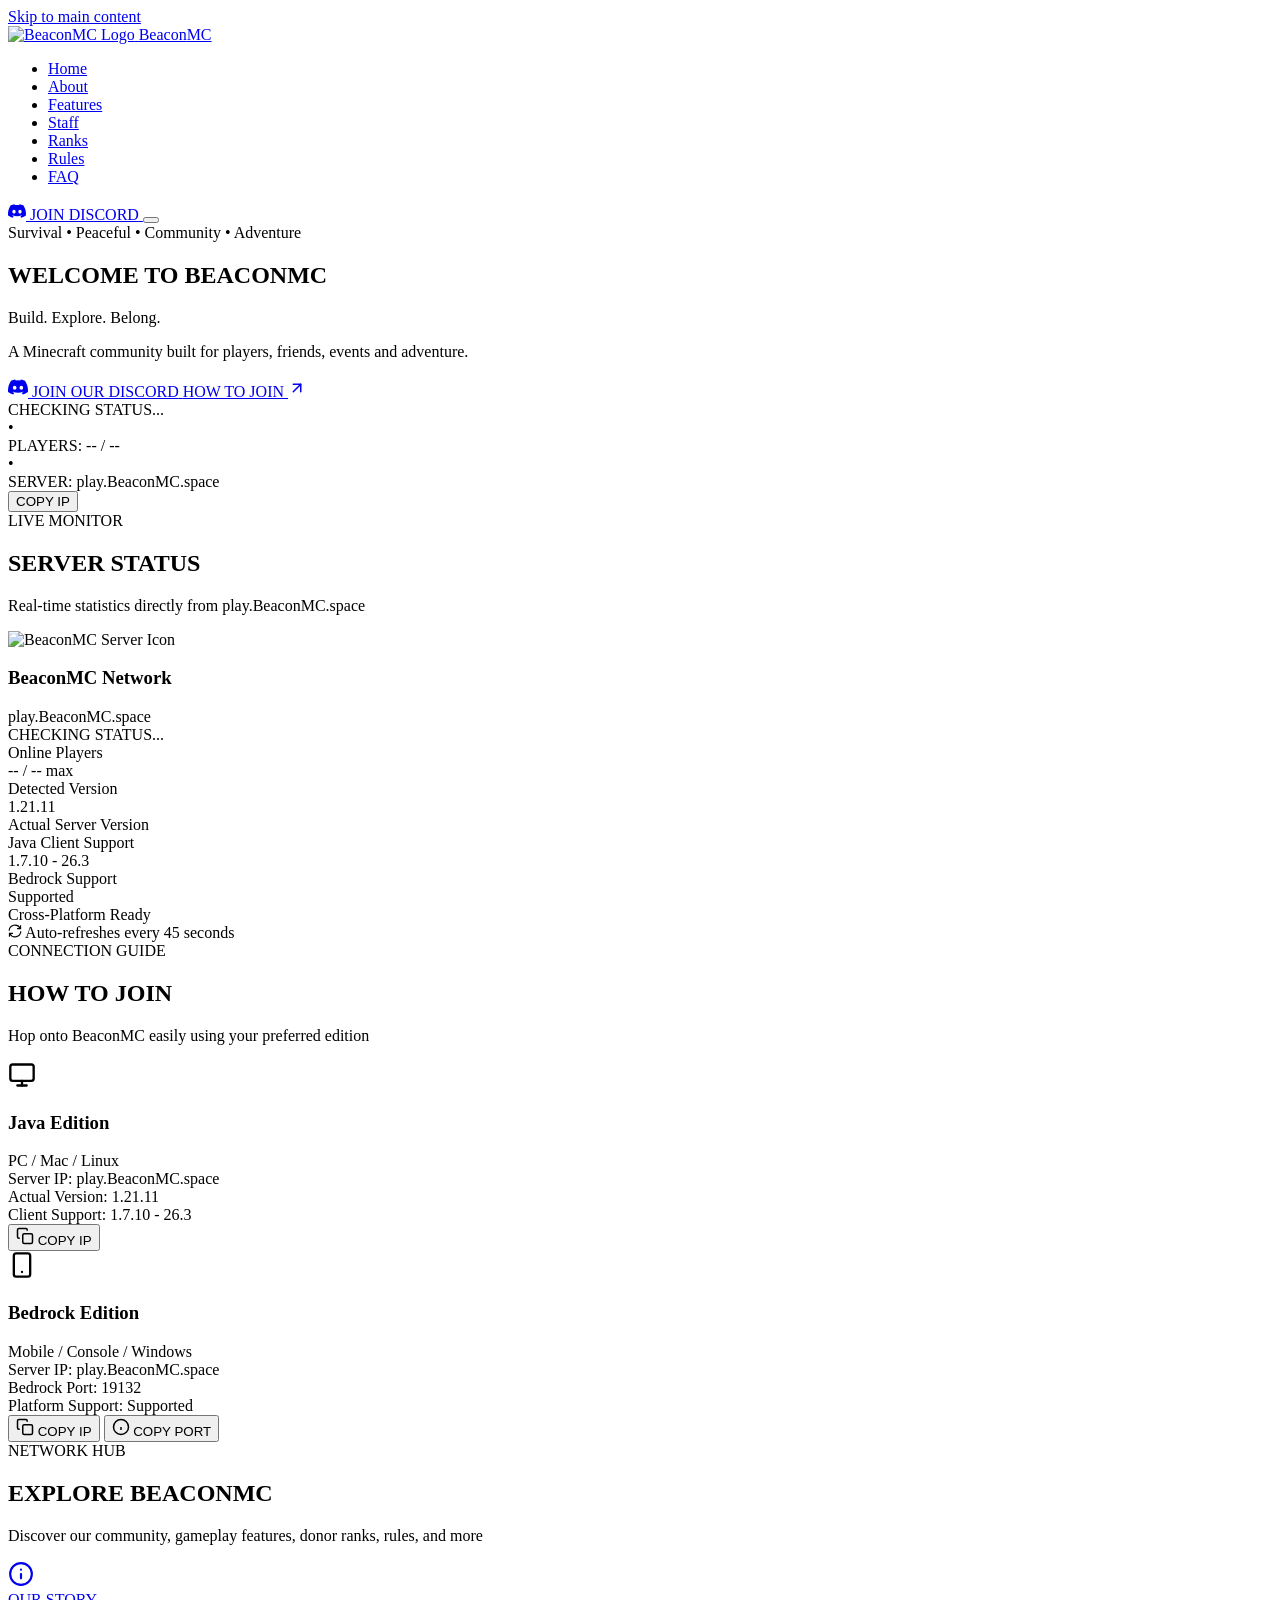
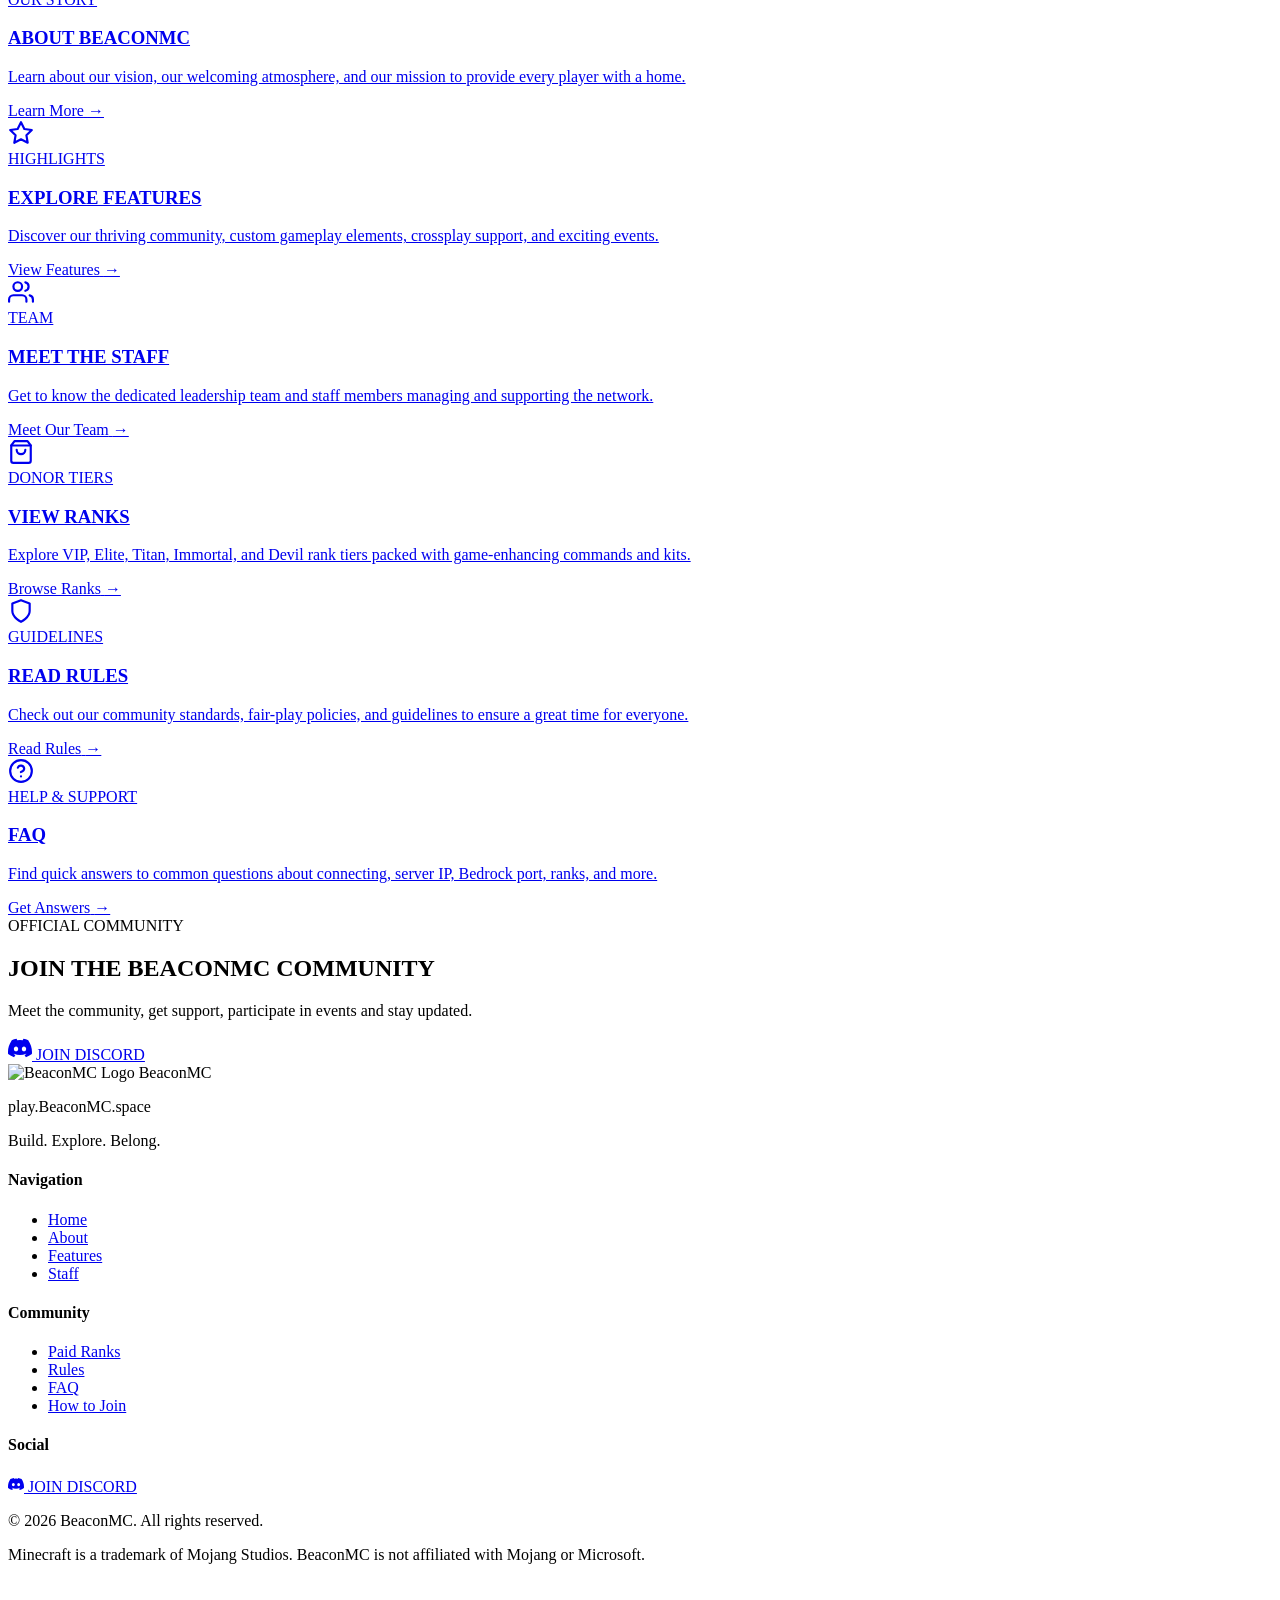
==== index.html @ 8dd0fdbe "Add files via upload" ====
<!DOCTYPE html>
<html lang="en">
<head>
  <meta charset="UTF-8">
  <meta name="viewport" content="width=device-width, initial-scale=1.0">
  <title>BeaconMC | Official Minecraft Network</title>
  <meta name="description" content="Welcome to BeaconMC — a premium Minecraft community built for players, friends, events and adventure. Join play.BeaconMC.space today!">

  <!-- Open Graph / Meta -->
  <meta property="og:type" content="website">
  <meta property="og:title" content="BeaconMC | Official Minecraft Network">
  <meta property="og:description" content="Welcome to BeaconMC — a premium Minecraft community built for players, friends, events and adventure. Build. Explore. Belong.">
  <meta property="og:image" content="assets/BeaconMC.png">
  <meta property="og:url" content="https://play.BeaconMC.space">
  <meta name="theme-color" content="#0072fe">

  <!-- Favicon -->
  <link rel="icon" type="image/png" href="assets/BeaconMC.png">

  <!-- Google Fonts: Inter & Outfit -->
  <link rel="preconnect" href="https://fonts.googleapis.com">
  <link rel="preconnect" href="https://fonts.gstatic.com" crossorigin>
  <link href="https://fonts.googleapis.com/css2?family=Inter:wght@300;400;500;600;700&family=Outfit:wght@500;600;700;800;900&display=swap" rel="stylesheet">

  <link rel="stylesheet" href="style.css">
</head>
<body>

  <!-- Background Canvas -->
  <div class="site-bg" aria-hidden="true">
    <div class="site-backdrop-element" id="backdrop-19132" data-backdrop="19132"></div>
  </div>

  <!-- Accessible Skip Link -->
  <a href="#main-content" class="skip-link">Skip to main content</a>

  <!-- Header / Sticky Navigation -->
  <header class="site-header" id="site-header">
    <div class="header-container">
      <a href="index.html" class="brand-link" aria-label="BeaconMC Home">
        <img src="assets/BeaconMC.png" alt="BeaconMC Logo" class="brand-logo" width="44" height="44">
        <span class="brand-text">Beacon<span class="brand-highlight">MC</span></span>
      </a>

      <nav class="desktop-nav" aria-label="Main Navigation">
        <ul class="nav-list">
          <li><a href="index.html" class="nav-link active">Home</a></li>
          <li><a href="about.html" class="nav-link">About</a></li>
          <li><a href="features.html" class="nav-link">Features</a></li>
          <li><a href="staff.html" class="nav-link">Staff</a></li>
          <li><a href="ranks.html" class="nav-link">Ranks</a></li>
          <li><a href="rules.html" class="nav-link">Rules</a></li>
          <li><a href="faq.html" class="nav-link">FAQ</a></li>
        </ul>
      </nav>

      <div class="header-actions">
        <a href="https://discord.gg/SKrMS7WA3" target="_blank" rel="noopener noreferrer" class="btn btn-discord btn-sm header-discord-btn">
          <svg class="icon-discord" viewBox="0 0 24 24" width="18" height="18" fill="currentColor" aria-hidden="true">
            <path d="M20.317 4.37a19.791 19.791 0 0 0-4.885-1.515.074.074 0 0 0-.079.037c-.21.375-.444.864-.608 1.25a18.27 18.27 0 0 0-5.487 0 12.64 12.64 0 0 0-.617-1.25.077.077 0 0 0-.079-.037A19.736 19.736 0 0 0 3.677 4.37a.07.07 0 0 0-.032.027C.533 9.046-.32 13.58.099 18.057a.082.082 0 0 0 .031.057 19.9 19.9 0 0 0 5.993 3.03.078.078 0 0 0 .084-.028c.462-.63.874-1.295 1.226-1.994.021-.041.001-.09-.041-.106a13.107 13.107 0 0 1-1.872-.892.077.077 0 0 1-.008-.128 10.2 10.2 0 0 0 .372-.292.074.074 0 0 1 .077-.01c3.929 1.793 8.18 1.793 12.061 0a.074.074 0 0 1 .078.01c.12.098.246.198.373.292a.077.077 0 0 1-.006.127 12.299 12.299 0 0 1-1.873.894.077.077 0 0 0-.041.107c.36.698.772 1.362 1.225 1.993a.076.076 0 0 0 .084.028 19.839 19.839 0 0 0 6.002-3.03.077.077 0 0 0 .032-.054c.5-5.177-.838-9.674-3.549-13.66a.061.061 0 0 0-.031-.028zM8.02 15.33c-1.183 0-2.157-1.085-2.157-2.419 0-1.333.956-2.419 2.157-2.419 1.21 0 2.176 1.096 2.157 2.42 0 1.333-.956 2.418-2.157 2.418zm7.975 0c-1.183 0-2.157-1.085-2.157-2.419 0-1.333.955-2.419 2.157-2.419 1.21 0 2.176 1.096 2.157 2.42 0 1.333-.946 2.418-2.157 2.418z"/>
          </svg>
          <span>JOIN DISCORD</span>
        </a>

        <!-- Mobile Menu Toggle Button -->
        <button type="button" class="mobile-toggle-btn" id="mobile-toggle-btn" aria-label="Toggle navigation menu" aria-expanded="false" aria-controls="mobile-nav">
          <span class="hamburger-line"></span>
          <span class="hamburger-line"></span>
          <span class="hamburger-line"></span>
        </button>
      </div>
    </div>

    <!-- Mobile Navigation Drawer -->
    <div class="mobile-nav" id="mobile-nav" aria-label="Mobile Navigation" hidden>
      <ul class="mobile-nav-list">
        <li><a href="index.html" class="mobile-nav-link active">Home</a></li>
        <li><a href="about.html" class="mobile-nav-link">About</a></li>
        <li><a href="features.html" class="mobile-nav-link">Features</a></li>
        <li><a href="staff.html" class="mobile-nav-link">Staff</a></li>
        <li><a href="ranks.html" class="mobile-nav-link">Ranks</a></li>
        <li><a href="rules.html" class="mobile-nav-link">Rules</a></li>
        <li><a href="faq.html" class="mobile-nav-link">FAQ</a></li>
      </ul>
      <div class="mobile-nav-footer">
        <a href="https://discord.gg/SKrMS7WA3" target="_blank" rel="noopener noreferrer" class="btn btn-discord btn-block">
          <svg class="icon-discord" viewBox="0 0 24 24" width="18" height="18" fill="currentColor" aria-hidden="true">
            <path d="M20.317 4.37a19.791 19.791 0 0 0-4.885-1.515.074.074 0 0 0-.079.037c-.21.375-.444.864-.608 1.25a18.27 18.27 0 0 0-5.487 0 12.64 12.64 0 0 0-.617-1.25.077.077 0 0 0-.079-.037A19.736 19.736 0 0 0 3.677 4.37a.07.07 0 0 0-.032.027C.533 9.046-.32 13.58.099 18.057a.082.082 0 0 0 .031.057 19.9 19.9 0 0 0 5.993 3.03.078.078 0 0 0 .084-.028c.462-.63.874-1.295 1.226-1.994.021-.041.001-.09-.041-.106a13.107 13.107 0 0 1-1.872-.892.077.077 0 0 1-.008-.128 10.2 10.2 0 0 0 .372-.292.074.074 0 0 1 .077-.01c3.929 1.793 8.18 1.793 12.061 0a.074.074 0 0 1 .078.01c.12.098.246.198.373.292a.077.077 0 0 1-.006.127 12.299 12.299 0 0 1-1.873.894.077.077 0 0 0-.041.107c.36.698.772 1.362 1.225 1.993a.076.076 0 0 0 .084.028 19.839 19.839 0 0 0 6.002-3.03.077.077 0 0 0 .032-.054c.5-5.177-.838-9.674-3.549-13.66a.061.061 0 0 0-.031-.028zM8.02 15.33c-1.183 0-2.157-1.085-2.157-2.419 0-1.333.956-2.419 2.157-2.419 1.21 0 2.176 1.096 2.157 2.42 0 1.333-.956 2.418-2.157 2.418zm7.975 0c-1.183 0-2.157-1.085-2.157-2.419 0-1.333.955-2.419 2.157-2.419 1.21 0 2.176 1.096 2.157 2.42 0 1.333-.946 2.418-2.157 2.418z"/>
          </svg>
          <span>JOIN DISCORD</span>
        </a>
      </div>
    </div>
  </header>

  <!-- Main Content Area -->
  <main id="main-content" class="page-wrapper">

    <!-- 1. Hero Section -->
    <section class="hero-section" id="hero">
      <div class="hero-container">
        
        <div class="hero-badge animate-fade-in">
          <span class="badge-dot"></span>
          <span>Survival • Peaceful • Community • Adventure</span>
        </div>

        <h1 class="hero-title animate-slide-up">
          WELCOME TO <span class="text-cyan-glow">BEACONMC</span>
        </h1>

        <p class="hero-tagline animate-slide-up delay-1">
          Build. Explore. Belong.
        </p>

        <p class="hero-description animate-slide-up delay-2">
          A Minecraft community built for players, friends, events and adventure.
        </p>

        <div class="hero-cta-group animate-slide-up delay-3">
          <a href="https://discord.gg/SKrMS7WA3" target="_blank" rel="noopener noreferrer" class="btn btn-discord btn-lg">
            <svg class="icon-discord" viewBox="0 0 24 24" width="20" height="20" fill="currentColor" aria-hidden="true">
              <path d="M20.317 4.37a19.791 19.791 0 0 0-4.885-1.515.074.074 0 0 0-.079.037c-.21.375-.444.864-.608 1.25a18.27 18.27 0 0 0-5.487 0 12.64 12.64 0 0 0-.617-1.25.077.077 0 0 0-.079-.037A19.736 19.736 0 0 0 3.677 4.37a.07.07 0 0 0-.032.027C.533 9.046-.32 13.58.099 18.057a.082.082 0 0 0 .031.057 19.9 19.9 0 0 0 5.993 3.03.078.078 0 0 0 .084-.028c.462-.63.874-1.295 1.226-1.994.021-.041.001-.09-.041-.106a13.107 13.107 0 0 1-1.872-.892.077.077 0 0 1-.008-.128 10.2 10.2 0 0 0 .372-.292.074.074 0 0 1 .077-.01c3.929 1.793 8.18 1.793 12.061 0a.074.074 0 0 1 .078.01c.12.098.246.198.373.292a.077.077 0 0 1-.006.127 12.299 12.299 0 0 1-1.873.894.077.077 0 0 0-.041.107c.36.698.772 1.362 1.225 1.993a.076.076 0 0 0 .084.028 19.839 19.839 0 0 0 6.002-3.03.077.077 0 0 0 .032-.054c.5-5.177-.838-9.674-3.549-13.66a.061.061 0 0 0-.031-.028zM8.02 15.33c-1.183 0-2.157-1.085-2.157-2.419 0-1.333.956-2.419 2.157-2.419 1.21 0 2.176 1.096 2.157 2.42 0 1.333-.956 2.418-2.157 2.418zm7.975 0c-1.183 0-2.157-1.085-2.157-2.419 0-1.333.955-2.419 2.157-2.419 1.21 0 2.176 1.096 2.157 2.42 0 1.333-.946 2.418-2.157 2.418z"/>
            </svg>
            <span>JOIN OUR DISCORD</span>
          </a>
          <a href="#how-to-join" class="btn btn-outline btn-lg">
            <span>HOW TO JOIN</span>
            <svg viewBox="0 0 24 24" width="18" height="18" fill="none" stroke="currentColor" stroke-width="2" stroke-linecap="round" stroke-linejoin="round" aria-hidden="true">
              <line x1="7" y1="17" x2="17" y2="7"></line>
              <polyline points="7 7 17 7 17 17"></polyline>
            </svg>
          </a>
        </div>

        <!-- Quick Status Bar -->
        <div class="hero-status-bar animate-fade-in delay-4">
          <div class="status-indicator">
            <span class="status-pulse-dot" id="hero-status-dot"></span>
            <span class="status-text" id="hero-status-text">CHECKING STATUS...</span>
          </div>
          <div class="status-separator" aria-hidden="true">•</div>
          <div class="status-info-item">
            <span class="status-label">PLAYERS:</span>
            <span class="status-value" id="hero-players-val">-- / --</span>
          </div>
          <div class="status-separator" aria-hidden="true">•</div>
          <div class="status-info-item">
            <span class="status-label">SERVER:</span>
            <span class="status-value font-mono">play.BeaconMC.space</span>
          </div>
          <div class="status-action">
            <button type="button" class="btn-copy-mini" id="hero-copy-btn" aria-label="Copy server IP">
              <span class="copy-text">COPY IP</span>
            </button>
          </div>
        </div>

      </div>
    </section>

    <!-- 2. Live Server Status Section -->
    <section class="section status-section" id="server-status">
      <div class="section-container">
        <div class="section-header text-center reveal-on-scroll">
          <span class="section-badge">LIVE MONITOR</span>
          <h2 class="section-title">SERVER STATUS</h2>
          <p class="section-subtitle">Real-time statistics directly from play.BeaconMC.space</p>
        </div>

        <div class="status-dashboard-card glass-panel reveal-on-scroll">
          <div class="status-dashboard-header">
            <div class="server-identity">
              <img src="assets/BeaconMC.png" alt="BeaconMC Server Icon" class="server-icon-img" width="56" height="56">
              <div>
                <h3 class="server-title">BeaconMC Network</h3>
                <span class="server-ip-display font-mono">play.BeaconMC.space</span>
              </div>
            </div>
            <div class="server-status-badge" id="main-status-badge">
              <span class="status-pulse-dot" id="main-status-dot"></span>
              <span id="main-status-text">CHECKING STATUS...</span>
            </div>
          </div>

          <div class="status-metrics-grid">
            <div class="metric-card">
              <span class="metric-label">Online Players</span>
              <div class="metric-value-wrap">
                <span class="metric-val text-cyan-glow" id="metric-players-online">--</span>
                <span class="metric-sub" id="metric-players-max">/ -- max</span>
              </div>
              <div class="metric-bar-bg" aria-hidden="true">
                <div class="metric-bar-fill" id="metric-player-bar" style="width: 0%"></div>
              </div>
            </div>

            <div class="metric-card">
              <span class="metric-label">Detected Version</span>
              <div class="metric-val" id="metric-detected-version">1.21.11</div>
              <span class="metric-sub">Actual Server Version</span>
            </div>

            <div class="metric-card">
              <span class="metric-label">Java Client Support</span>
              <div class="metric-val">1.7.10 - 26.3</div>
            </div>

            <div class="metric-card">
              <span class="metric-label">Bedrock Support</span>
              <div class="metric-val text-green">Supported</div>
              <span class="metric-sub">Cross-Platform Ready</span>
            </div>
          </div>

          <div class="status-dashboard-footer">
            <span class="refresh-indicator">
              <svg class="icon-refresh" viewBox="0 0 24 24" width="14" height="14" fill="none" stroke="currentColor" stroke-width="2" aria-hidden="true">
                <path d="M21.5 2v6h-6M2.5 22v-6h6M2 11.5a10 10 0 0 1 18.8-4.3M22 12.5a10 10 0 0 1-18.8 4.2"/>
              </svg>
              Auto-refreshes every 45 seconds
            </span>
          </div>
        </div>
      </div>
    </section>

    <!-- 3. How to Join Section -->
    <section class="section join-section" id="how-to-join">
      <div class="section-container">
        <div class="section-header text-center reveal-on-scroll">
          <span class="section-badge">CONNECTION GUIDE</span>
          <h2 class="section-title">HOW TO JOIN</h2>
          <p class="section-subtitle">Hop onto BeaconMC easily using your preferred edition</p>
        </div>

        <div class="join-cards-grid">
          <!-- Java Edition Card -->
          <div class="join-card glass-panel reveal-on-scroll reveal-delay-1">
            <div class="join-card-header">
              <div class="platform-icon-wrap">
                <svg viewBox="0 0 24 24" width="28" height="28" fill="none" stroke="currentColor" stroke-width="2" stroke-linecap="round" stroke-linejoin="round" aria-hidden="true">
                  <rect x="2" y="3" width="20" height="14" rx="2" ry="2"></rect>
                  <line x1="8" y1="21" x2="16" y2="21"></line>
                  <line x1="12" y1="17" x2="12" y2="21"></line>
                </svg>
              </div>
              <div>
                <h3 class="platform-title">Java Edition</h3>
                <span class="platform-subtitle">PC / Mac / Linux</span>
              </div>
            </div>

            <div class="join-details-list">
              <div class="detail-row">
                <span class="detail-label">Server IP:</span>
                <span class="detail-value font-mono">play.BeaconMC.space</span>
              </div>
              <div class="detail-row">
                <span class="detail-label">Actual Version:</span>
                <span class="detail-value">1.21.11</span>
              </div>
              <div class="detail-row">
                <span class="detail-label">Client Support:</span>
                <span class="detail-value text-cyan">1.7.10 - 26.3</span>
              </div>
            </div>

            <div class="join-card-actions">
              <button type="button" class="btn btn-primary btn-block copy-ip-btn" data-copy="play.BeaconMC.space">
                <svg viewBox="0 0 24 24" width="18" height="18" fill="none" stroke="currentColor" stroke-width="2" aria-hidden="true">
                  <rect x="9" y="9" width="13" height="13" rx="2" ry="2"></rect>
                  <path d="M5 15H4a2 2 0 0 1-2-2V4a2 2 0 0 1 2-2h9a2 2 0 0 1 2 2v1"></path>
                </svg>
                <span class="btn-text">COPY IP</span>
              </button>
            </div>
          </div>

          <!-- Bedrock Edition Card -->
          <div class="join-card glass-panel reveal-on-scroll reveal-delay-2">
            <div class="join-card-header">
              <div class="platform-icon-wrap">
                <svg viewBox="0 0 24 24" width="28" height="28" fill="none" stroke="currentColor" stroke-width="2" stroke-linecap="round" stroke-linejoin="round" aria-hidden="true">
                  <rect x="5" y="2" width="14" height="20" rx="2" ry="2"></rect>
                  <line x1="12" y1="18" x2="12.01" y2="18"></line>
                </svg>
              </div>
              <div>
                <h3 class="platform-title">Bedrock Edition</h3>
                <span class="platform-subtitle">Mobile / Console / Windows</span>
              </div>
            </div>

            <div class="join-details-list">
              <div class="detail-row">
                <span class="detail-label">Server IP:</span>
                <span class="detail-value font-mono">play.BeaconMC.space</span>
              </div>
              <div class="detail-row">
                <span class="detail-label">Bedrock Port:</span>
                <span class="detail-value text-cyan font-mono" id="bedrock-port-display">19132</span>
              </div>
              <div class="detail-row">
                <span class="detail-label">Platform Support:</span>
                <span class="detail-value text-green">Supported</span>
              </div>
            </div>

            <div class="join-card-actions dual-actions">
              <button type="button" class="btn btn-primary copy-ip-btn" data-copy="play.BeaconMC.space">
                <svg viewBox="0 0 24 24" width="18" height="18" fill="none" stroke="currentColor" stroke-width="2" aria-hidden="true">
                  <rect x="9" y="9" width="13" height="13" rx="2" ry="2"></rect>
                  <path d="M5 15H4a2 2 0 0 1-2-2V4a2 2 0 0 1 2-2h9a2 2 0 0 1 2 2v1"></path>
                </svg>
                <span class="btn-text">COPY IP</span>
              </button>

              <button type="button" class="btn btn-outline copy-port-btn" id="copy-port-btn" data-port="19132">
                <svg viewBox="0 0 24 24" width="18" height="18" fill="none" stroke="currentColor" stroke-width="2" aria-hidden="true">
                  <circle cx="12" cy="12" r="10"></circle>
                  <line x1="12" y1="16" x2="12" y2="12"></line>
                  <line x1="12" y1="8" x2="12.01" y2="8"></line>
                </svg>
                <span class="btn-text">COPY PORT</span>
              </button>
            </div>
          </div>
        </div>
      </div>
    </section>

    <!-- 4. Navigation Cards Section (Dedicated pages access) -->
    <section class="section home-nav-section" id="explore">
      <div class="section-container">
        <div class="section-header text-center reveal-on-scroll">
          <span class="section-badge">NETWORK HUB</span>
          <h2 class="section-title">EXPLORE BEACONMC</h2>
          <p class="section-subtitle">Discover our community, gameplay features, donor ranks, rules, and more</p>
        </div>

        <div class="home-nav-grid">
          <!-- Card 1: About BeaconMC -->
          <a href="about.html" class="home-nav-card glass-panel reveal-on-scroll reveal-delay-1">
            <div class="home-nav-icon-wrap">
              <svg viewBox="0 0 24 24" width="26" height="26" fill="none" stroke="currentColor" stroke-width="2" stroke-linecap="round" stroke-linejoin="round" aria-hidden="true">
                <circle cx="12" cy="12" r="10"></circle>
                <line x1="12" y1="16" x2="12" y2="12"></line>
                <line x1="12" y1="8" x2="12.01" y2="8"></line>
              </svg>
            </div>
            <span class="home-nav-tag">OUR STORY</span>
            <h3 class="home-nav-title">ABOUT BEACONMC</h3>
            <p class="home-nav-desc">Learn about our vision, our welcoming atmosphere, and our mission to provide every player with a home.</p>
            <div class="home-nav-footer">
              <span>Learn More</span>
              <span class="home-nav-arrow" aria-hidden="true">&rarr;</span>
            </div>
          </a>

          <!-- Card 2: Explore Features -->
          <a href="features.html" class="home-nav-card glass-panel reveal-on-scroll reveal-delay-2">
            <div class="home-nav-icon-wrap">
              <svg viewBox="0 0 24 24" width="26" height="26" fill="none" stroke="currentColor" stroke-width="2" stroke-linecap="round" stroke-linejoin="round" aria-hidden="true">
                <polygon points="12 2 15.09 8.26 22 9.27 17 14.14 18.18 21.02 12 17.77 5.82 21.02 7 14.14 2 9.27 8.91 8.26 12 2"></polygon>
              </svg>
            </div>
            <span class="home-nav-tag">HIGHLIGHTS</span>
            <h3 class="home-nav-title">EXPLORE FEATURES</h3>
            <p class="home-nav-desc">Discover our thriving community, custom gameplay elements, crossplay support, and exciting events.</p>
            <div class="home-nav-footer">
              <span>View Features</span>
              <span class="home-nav-arrow" aria-hidden="true">&rarr;</span>
            </div>
          </a>

          <!-- Card 3: Meet The Staff -->
          <a href="staff.html" class="home-nav-card glass-panel reveal-on-scroll reveal-delay-3">
            <div class="home-nav-icon-wrap">
              <svg viewBox="0 0 24 24" width="26" height="26" fill="none" stroke="currentColor" stroke-width="2" stroke-linecap="round" stroke-linejoin="round" aria-hidden="true">
                <path d="M17 21v-2a4 4 0 0 0-4-4H5a4 4 0 0 0-4 4v2"></path>
                <circle cx="9" cy="7" r="4"></circle>
                <path d="M23 21v-2a4 4 0 0 0-3-3.87"></path>
                <path d="M16 3.13a4 4 0 0 1 0 7.75"></path>
              </svg>
            </div>
            <span class="home-nav-tag">TEAM</span>
            <h3 class="home-nav-title">MEET THE STAFF</h3>
            <p class="home-nav-desc">Get to know the dedicated leadership team and staff members managing and supporting the network.</p>
            <div class="home-nav-footer">
              <span>Meet Our Team</span>
              <span class="home-nav-arrow" aria-hidden="true">&rarr;</span>
            </div>
          </a>

          <!-- Card 4: View Ranks -->
          <a href="ranks.html" class="home-nav-card glass-panel reveal-on-scroll reveal-delay-4">
            <div class="home-nav-icon-wrap">
              <svg viewBox="0 0 24 24" width="26" height="26" fill="none" stroke="currentColor" stroke-width="2" stroke-linecap="round" stroke-linejoin="round" aria-hidden="true">
                <path d="M6 2L3 6v14a2 2 0 0 0 2 2h14a2 2 0 0 0 2-2V6l-3-4z"></path>
                <line x1="3" y1="6" x2="21" y2="6"></line>
                <path d="M16 10a4 4 0 0 1-8 0"></path>
              </svg>
            </div>
            <span class="home-nav-tag">DONOR TIERS</span>
            <h3 class="home-nav-title">VIEW RANKS</h3>
            <p class="home-nav-desc">Explore VIP, Elite, Titan, Immortal, and Devil rank tiers packed with game-enhancing commands and kits.</p>
            <div class="home-nav-footer">
              <span>Browse Ranks</span>
              <span class="home-nav-arrow" aria-hidden="true">&rarr;</span>
            </div>
          </a>

          <!-- Card 5: Read Rules -->
          <a href="rules.html" class="home-nav-card glass-panel reveal-on-scroll reveal-delay-5">
            <div class="home-nav-icon-wrap">
              <svg viewBox="0 0 24 24" width="26" height="26" fill="none" stroke="currentColor" stroke-width="2" stroke-linecap="round" stroke-linejoin="round" aria-hidden="true">
                <path d="M12 22s8-4 8-10V5l-8-3-8 3v7c0 6 8 10 8 10z"></path>
              </svg>
            </div>
            <span class="home-nav-tag">GUIDELINES</span>
            <h3 class="home-nav-title">READ RULES</h3>
            <p class="home-nav-desc">Check out our community standards, fair-play policies, and guidelines to ensure a great time for everyone.</p>
            <div class="home-nav-footer">
              <span>Read Rules</span>
              <span class="home-nav-arrow" aria-hidden="true">&rarr;</span>
            </div>
          </a>

          <!-- Card 6: FAQ -->
          <a href="faq.html" class="home-nav-card glass-panel reveal-on-scroll reveal-delay-6">
            <div class="home-nav-icon-wrap">
              <svg viewBox="0 0 24 24" width="26" height="26" fill="none" stroke="currentColor" stroke-width="2" stroke-linecap="round" stroke-linejoin="round" aria-hidden="true">
                <circle cx="12" cy="12" r="10"></circle>
                <path d="M9.09 9a3 3 0 0 1 5.83 1c0 2-3 3-3 3"></path>
                <line x1="12" y1="17" x2="12.01" y2="17"></line>
              </svg>
            </div>
            <span class="home-nav-tag">HELP & SUPPORT</span>
            <h3 class="home-nav-title">FAQ</h3>
            <p class="home-nav-desc">Find quick answers to common questions about connecting, server IP, Bedrock port, ranks, and more.</p>
            <div class="home-nav-footer">
              <span>Get Answers</span>
              <span class="home-nav-arrow" aria-hidden="true">&rarr;</span>
            </div>
          </a>
        </div>
      </div>
    </section>

    <!-- 5. Discord Community Section -->
    <section class="section discord-section" id="discord">
      <div class="section-container">
        <div class="discord-hero-box glass-panel reveal-on-scroll">
          <div class="discord-badge">
            <span class="badge-dot"></span>
            <span>OFFICIAL COMMUNITY</span>
          </div>
          <h2 class="discord-hero-title">JOIN THE BEACONMC COMMUNITY</h2>
          <p class="discord-hero-desc">
            Meet the community, get support, participate in events and stay updated.
          </p>
          <div class="discord-cta-wrap">
            <a href="https://discord.gg/SKrMS7WA3" target="_blank" rel="noopener noreferrer" class="btn btn-discord btn-xl">
              <svg class="icon-discord" viewBox="0 0 24 24" width="24" height="24" fill="currentColor" aria-hidden="true">
                <path d="M20.317 4.37a19.791 19.791 0 0 0-4.885-1.515.074.074 0 0 0-.079.037c-.21.375-.444.864-.608 1.25a18.27 18.27 0 0 0-5.487 0 12.64 12.64 0 0 0-.617-1.25.077.077 0 0 0-.079-.037A19.736 19.736 0 0 0 3.677 4.37a.07.07 0 0 0-.032.027C.533 9.046-.32 13.58.099 18.057a.082.082 0 0 0 .031.057 19.9 19.9 0 0 0 5.993 3.03.078.078 0 0 0 .084-.028c.462-.63.874-1.295 1.226-1.994.021-.041.001-.09-.041-.106a13.107 13.107 0 0 1-1.872-.892.077.077 0 0 1-.008-.128 10.2 10.2 0 0 0 .372-.292.074.074 0 0 1 .077-.01c3.929 1.793 8.18 1.793 12.061 0a.074.074 0 0 1 .078.01c.12.098.246.198.373.292a.077.077 0 0 1-.006.127 12.299 12.299 0 0 1-1.873.894.077.077 0 0 0-.041.107c.36.698.772 1.362 1.225 1.993a.076.076 0 0 0 .084.028 19.839 19.839 0 0 0 6.002-3.03.077.077 0 0 0 .032-.054c.5-5.177-.838-9.674-3.549-13.66a.061.061 0 0 0-.031-.028zM8.02 15.33c-1.183 0-2.157-1.085-2.157-2.419 0-1.333.956-2.419 2.157-2.419 1.21 0 2.176 1.096 2.157 2.42 0 1.333-.956 2.418-2.157 2.418zm7.975 0c-1.183 0-2.157-1.085-2.157-2.419 0-1.333.955-2.419 2.157-2.419 1.21 0 2.176 1.096 2.157 2.42 0 1.333-.946 2.418-2.157 2.418z"/>
              </svg>
              <span>JOIN DISCORD</span>
            </a>
          </div>
        </div>
      </div>
    </section>

  </main>

  <!-- Footer -->
  <footer class="site-footer">
    <div class="footer-container">
      <div class="footer-top">
        <div class="footer-brand">
          <div class="footer-brand-header">
            <img src="assets/BeaconMC.png" alt="BeaconMC Logo" class="brand-logo" width="38" height="38">
            <span class="brand-text">Beacon<span class="brand-highlight">MC</span></span>
          </div>
          <p class="footer-server-ip font-mono">play.BeaconMC.space</p>
          <p class="footer-tagline">Build. Explore. Belong.</p>
        </div>

        <nav class="footer-nav" aria-label="Footer Navigation">
          <div class="footer-nav-col">
            <h4 class="footer-col-title">Navigation</h4>
            <ul class="footer-links-list">
              <li><a href="index.html">Home</a></li>
              <li><a href="about.html">About</a></li>
              <li><a href="features.html">Features</a></li>
              <li><a href="staff.html">Staff</a></li>
            </ul>
          </div>

          <div class="footer-nav-col">
            <h4 class="footer-col-title">Community</h4>
            <ul class="footer-links-list">
              <li><a href="ranks.html">Paid Ranks</a></li>
              <li><a href="rules.html">Rules</a></li>
              <li><a href="faq.html">FAQ</a></li>
              <li><a href="index.html#how-to-join">How to Join</a></li>
            </ul>
          </div>

          <div class="footer-nav-col">
            <h4 class="footer-col-title">Social</h4>
            <a href="https://discord.gg/SKrMS7WA3" target="_blank" rel="noopener noreferrer" class="btn btn-discord btn-sm">
              <svg class="icon-discord" viewBox="0 0 24 24" width="16" height="16" fill="currentColor" aria-hidden="true">
                <path d="M20.317 4.37a19.791 19.791 0 0 0-4.885-1.515.074.074 0 0 0-.079.037c-.21.375-.444.864-.608 1.25a18.27 18.27 0 0 0-5.487 0 12.64 12.64 0 0 0-.617-1.25.077.077 0 0 0-.079-.037A19.736 19.736 0 0 0 3.677 4.37a.07.07 0 0 0-.032.027C.533 9.046-.32 13.58.099 18.057a.082.082 0 0 0 .031.057 19.9 19.9 0 0 0 5.993 3.03.078.078 0 0 0 .084-.028c.462-.63.874-1.295 1.226-1.994.021-.041.001-.09-.041-.106a13.107 13.107 0 0 1-1.872-.892.077.077 0 0 1-.008-.128 10.2 10.2 0 0 0 .372-.292.074.074 0 0 1 .077-.01c3.929 1.793 8.18 1.793 12.061 0a.074.074 0 0 1 .078.01c.12.098.246.198.373.292a.077.077 0 0 1-.006.127 12.299 12.299 0 0 1-1.873.894.077.077 0 0 0-.041.107c.36.698.772 1.362 1.225 1.993a.076.076 0 0 0 .084.028 19.839 19.839 0 0 0 6.002-3.03.077.077 0 0 0 .032-.054c.5-5.177-.838-9.674-3.549-13.66a.061.061 0 0 0-.031-.028zM8.02 15.33c-1.183 0-2.157-1.085-2.157-2.419 0-1.333.956-2.419 2.157-2.419 1.21 0 2.176 1.096 2.157 2.42 0 1.333-.956 2.418-2.157 2.418zm7.975 0c-1.183 0-2.157-1.085-2.157-2.419 0-1.333.955-2.419 2.157-2.419 1.21 0 2.176 1.096 2.157 2.42 0 1.333-.946 2.418-2.157 2.418z"/>
              </svg>
              <span>JOIN DISCORD</span>
            </a>
          </div>
        </nav>
      </div>

      <div class="footer-bottom">
        <p class="copyright-text">© 2026 BeaconMC. All rights reserved.</p>
        <p class="disclaimer-text">Minecraft is a trademark of Mojang Studios. BeaconMC is not affiliated with Mojang or Microsoft.</p>
      </div>
    </div>
  </footer>

  <canvas id="beacon-fx-canvas" aria-hidden="true"></canvas>
  <script src="script.js"></script>
</body>
</html>
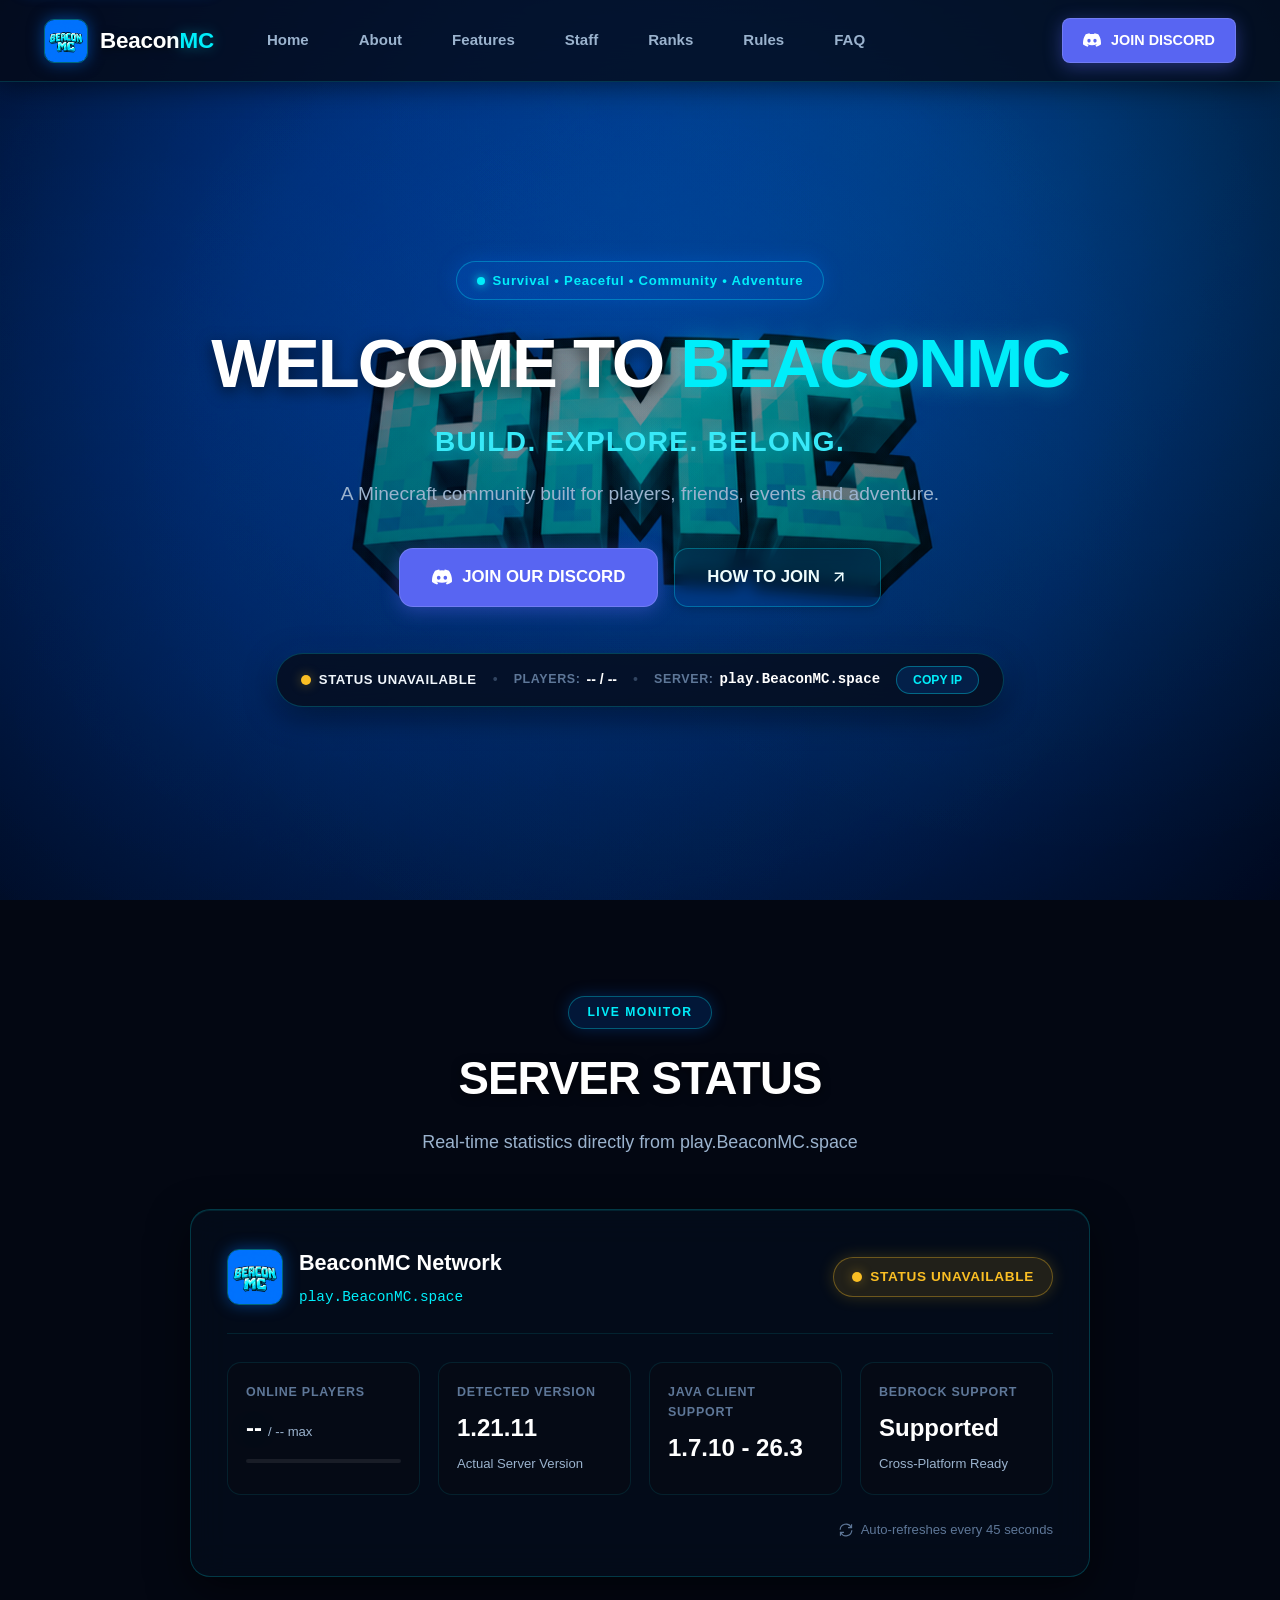
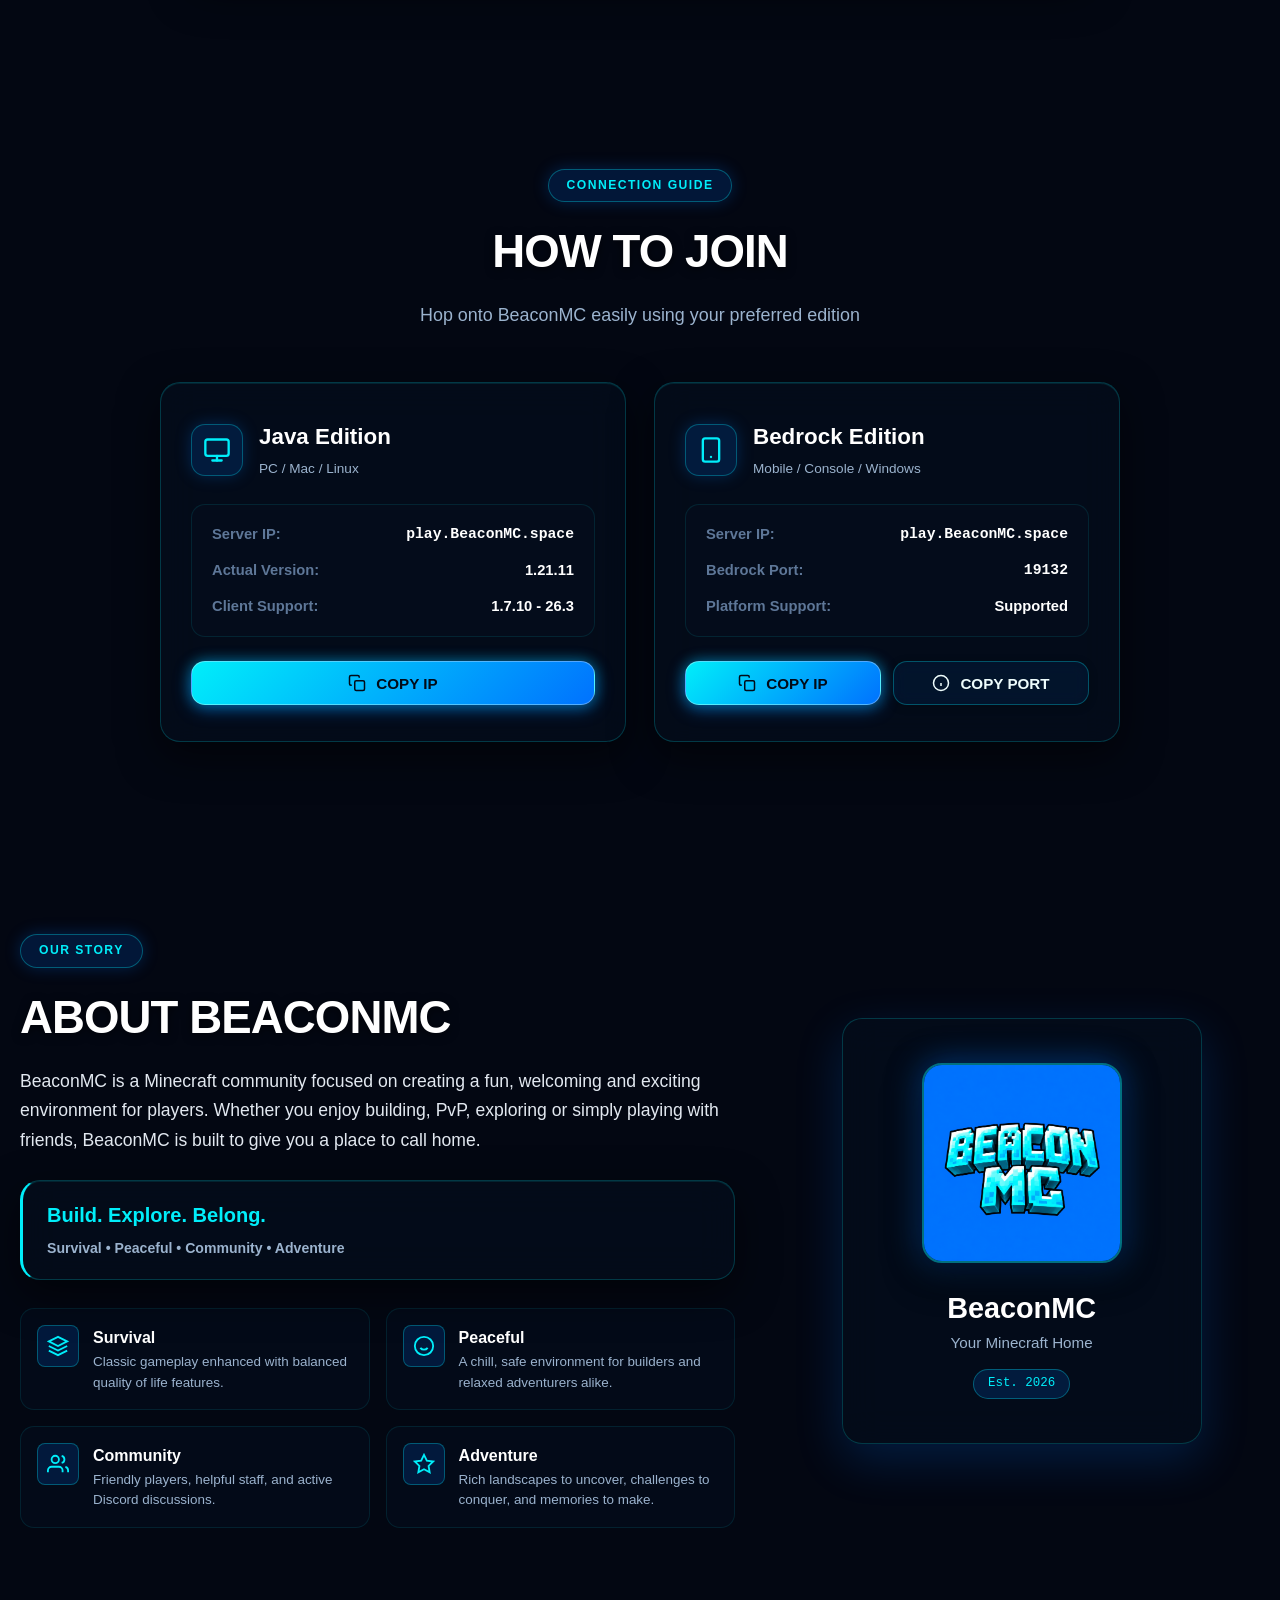
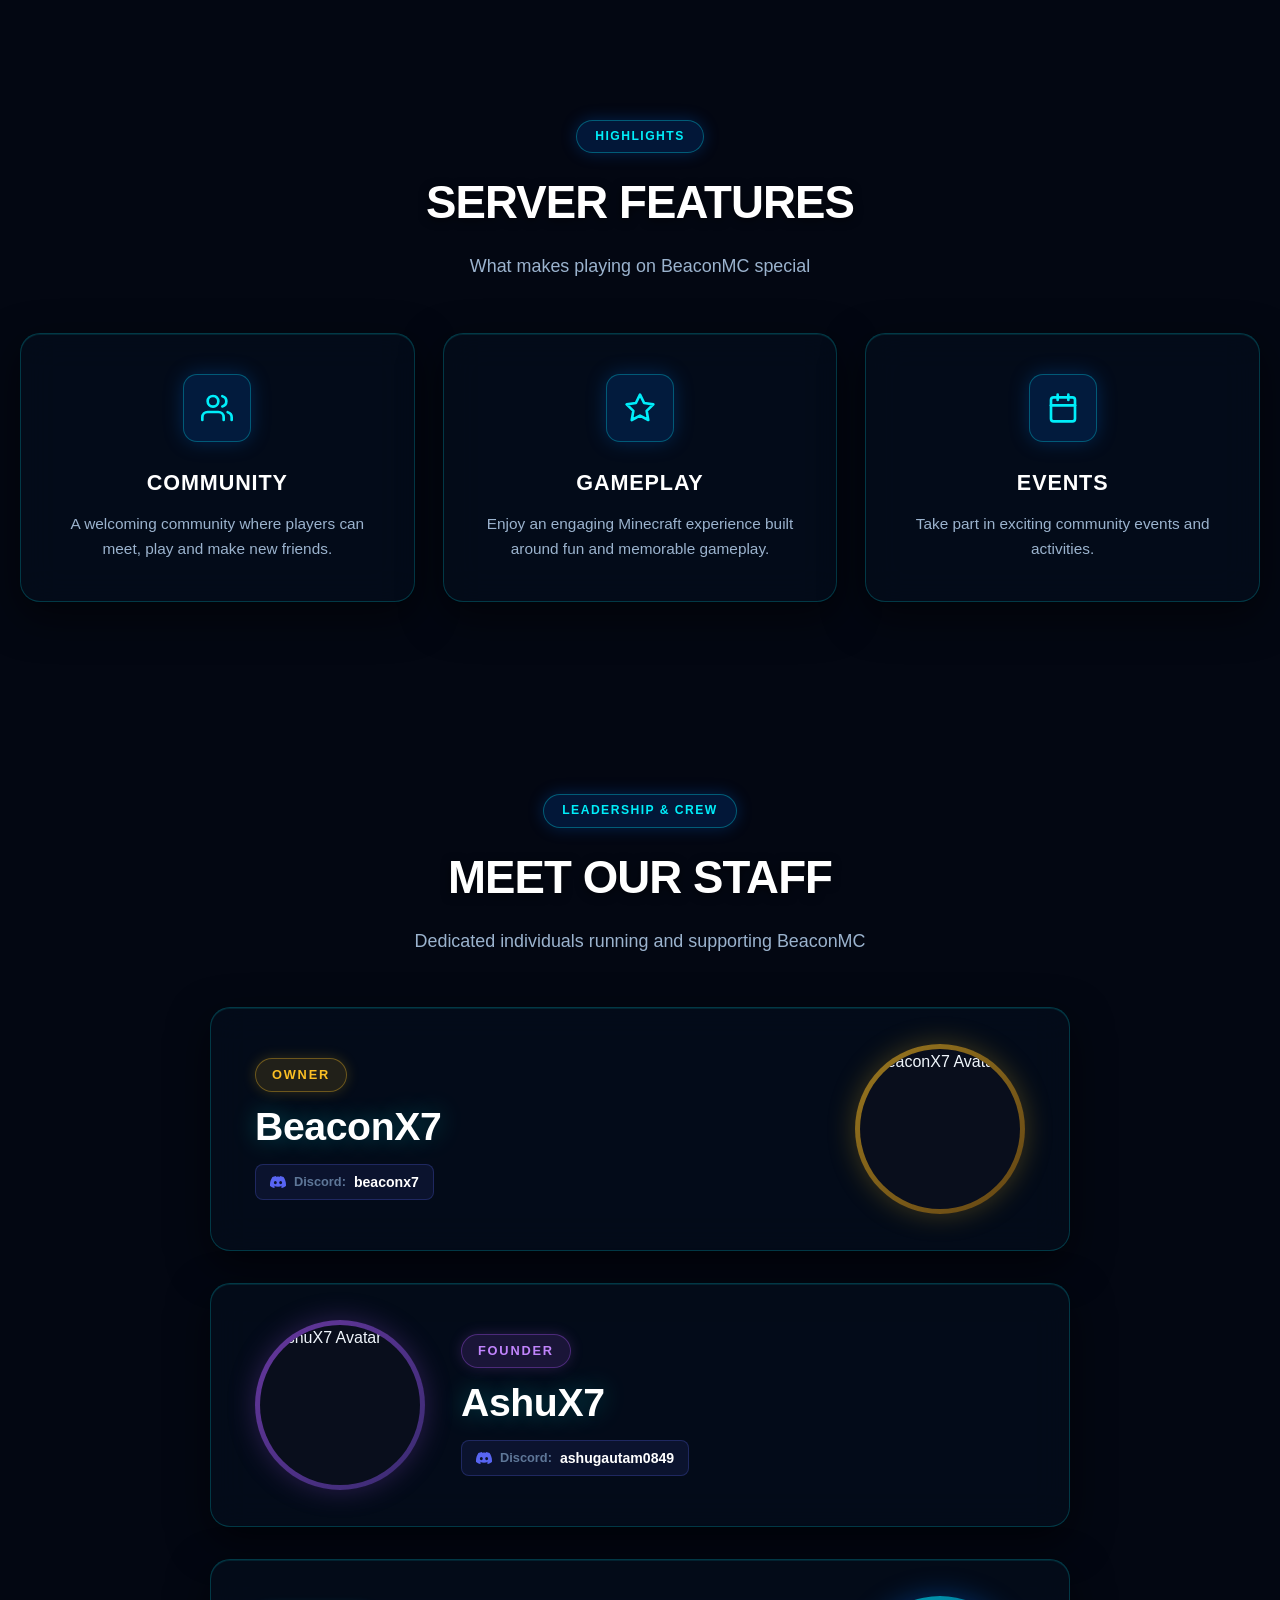
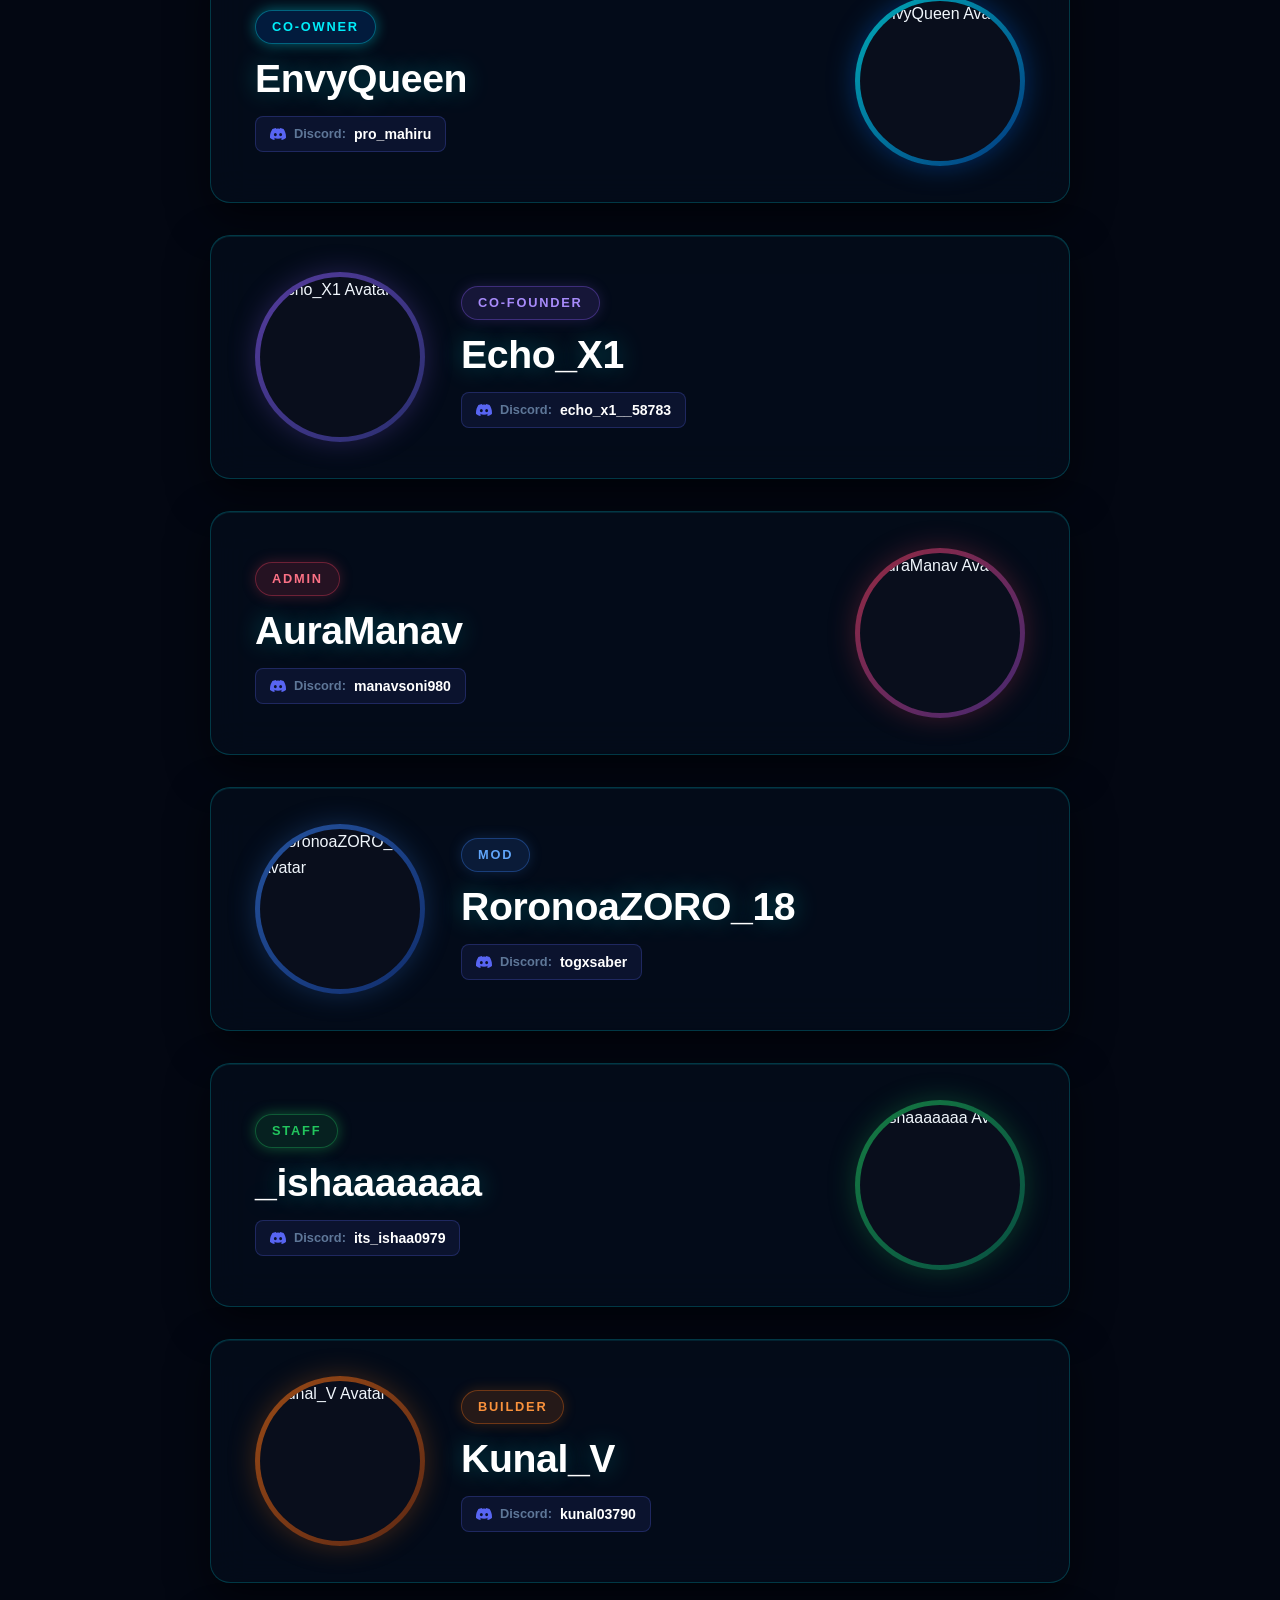
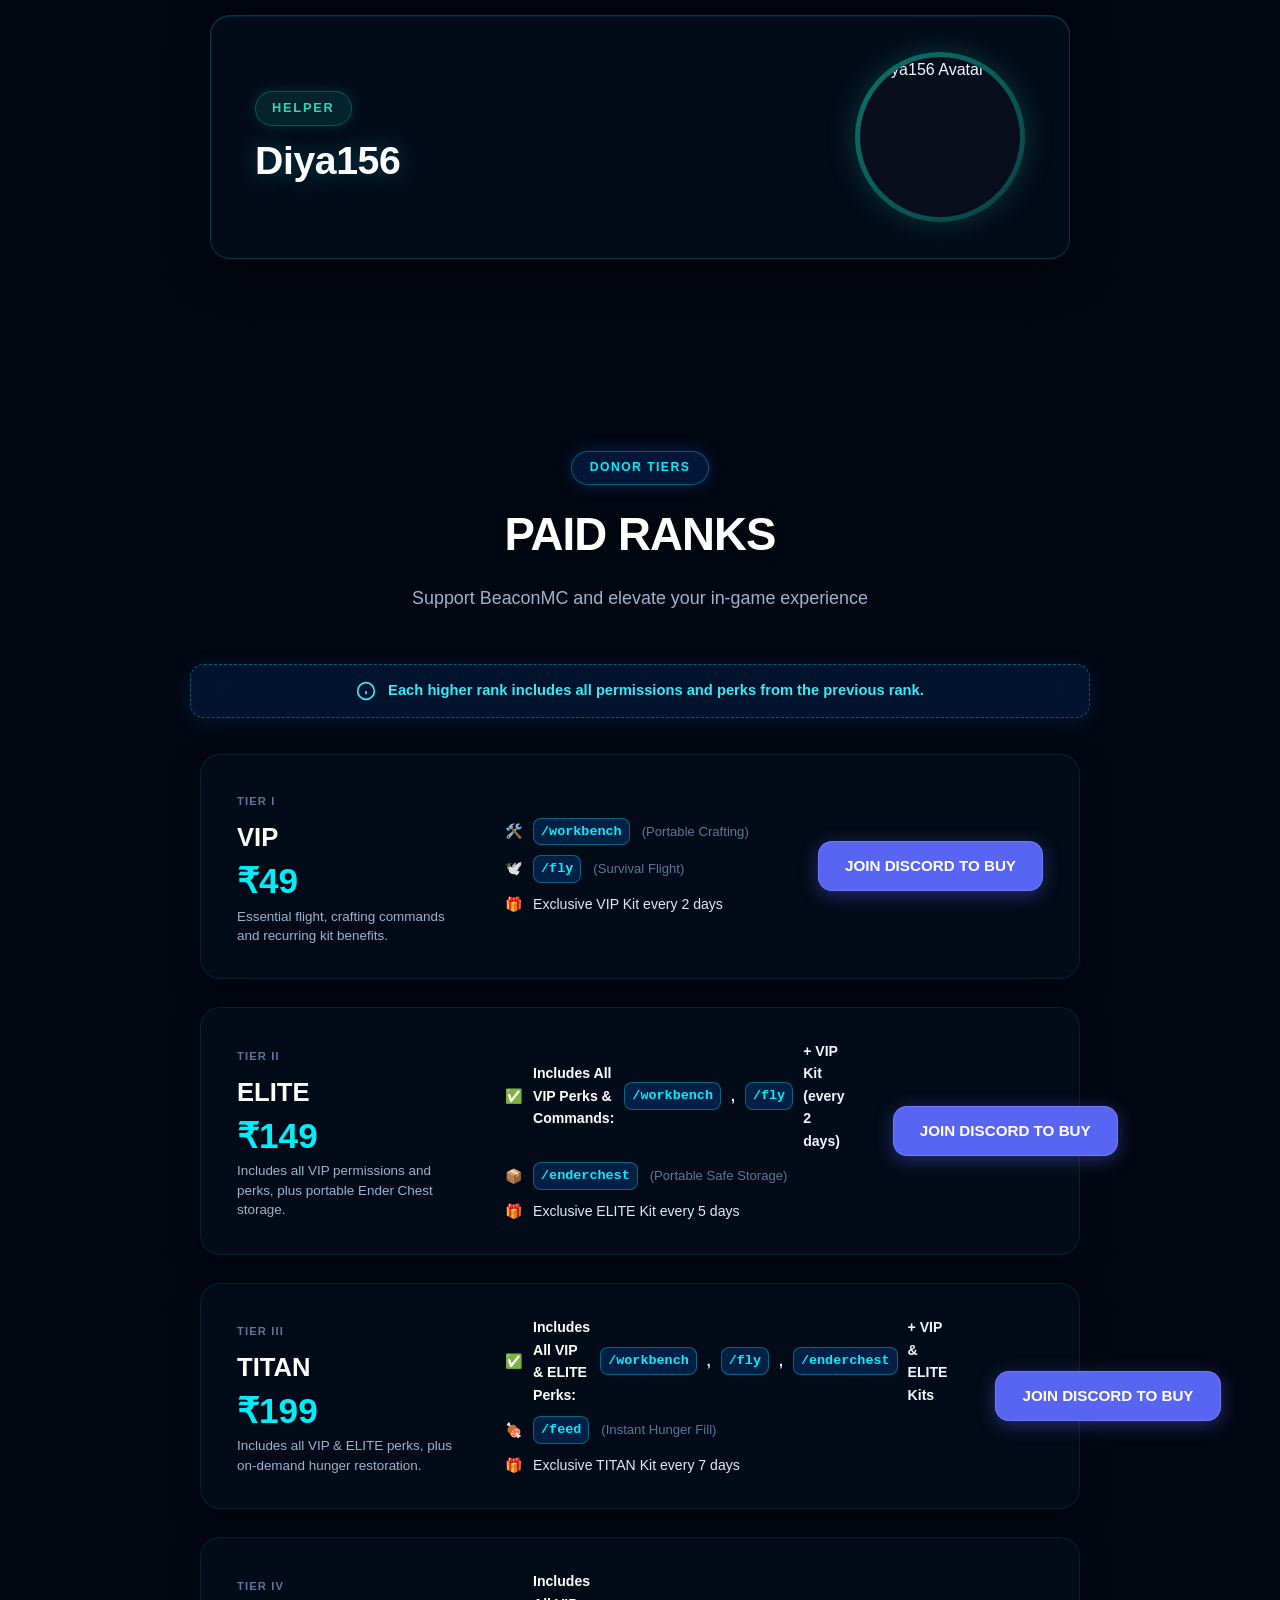
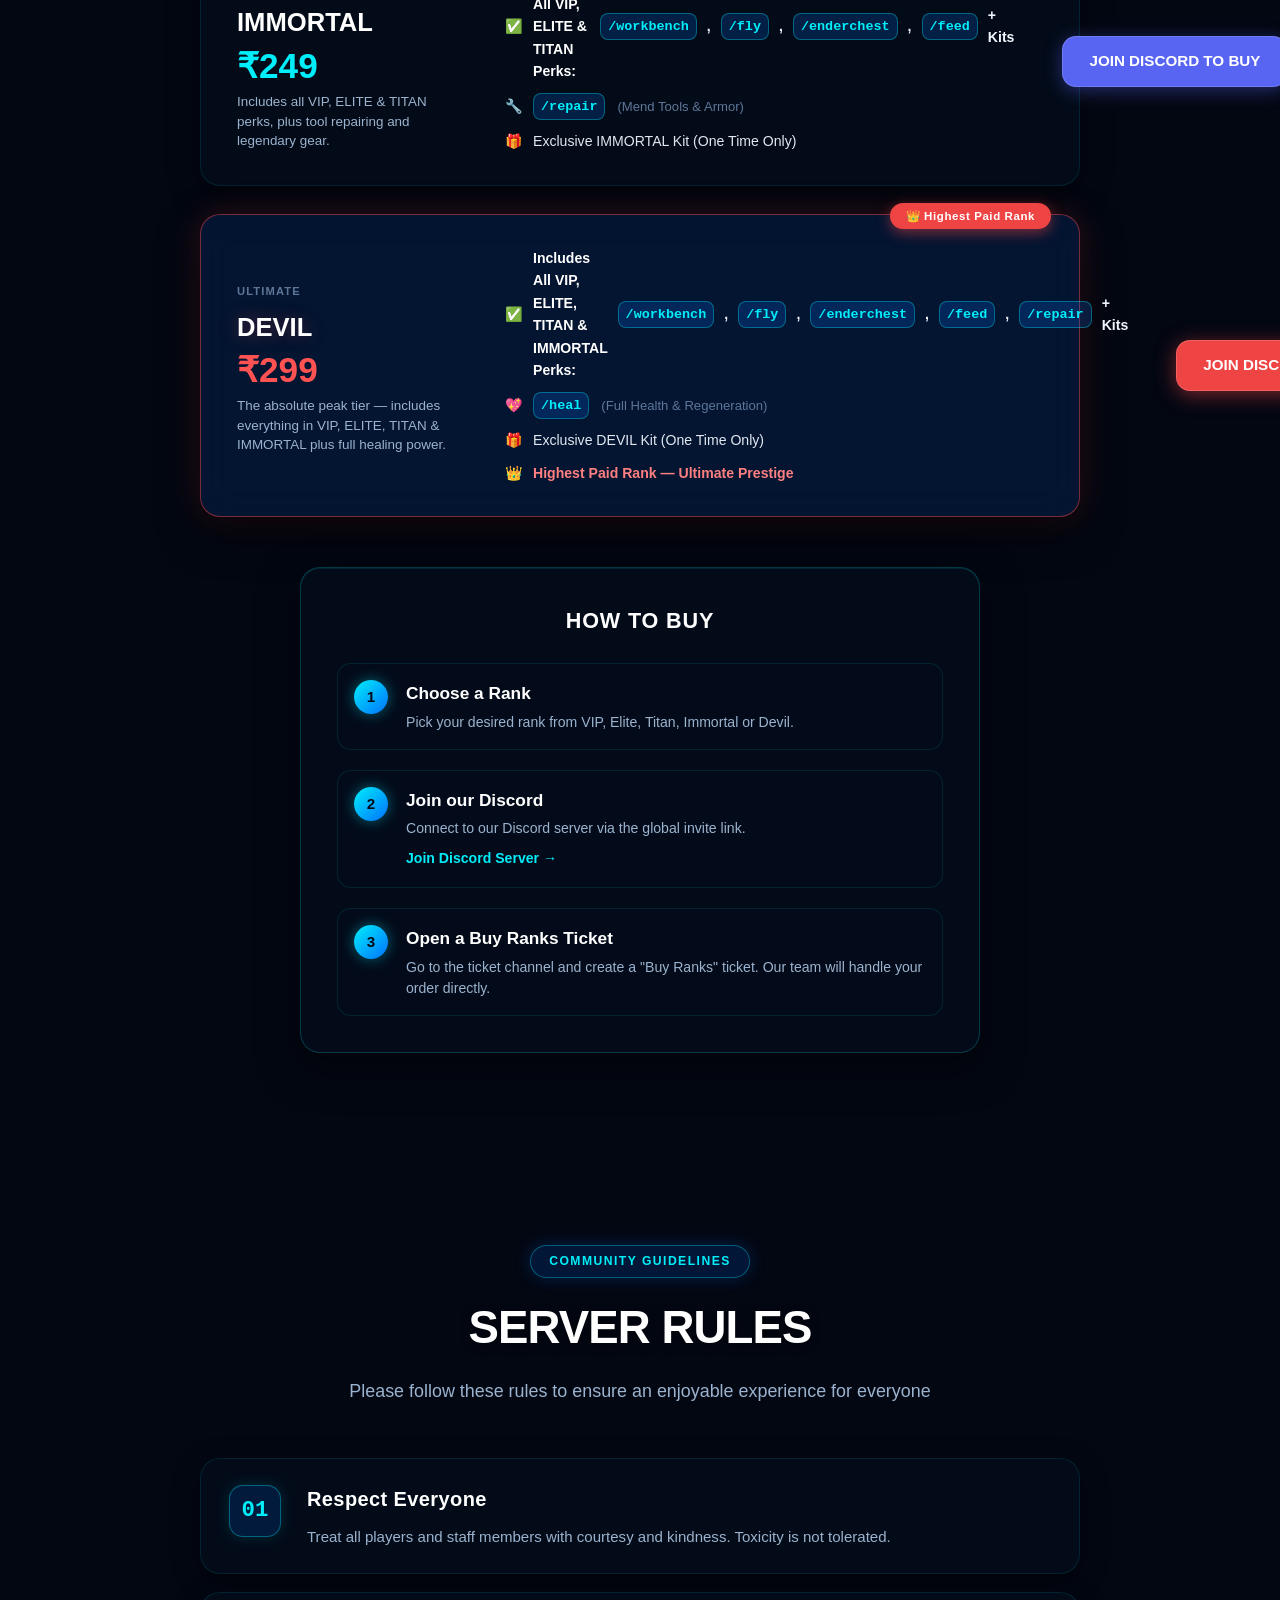
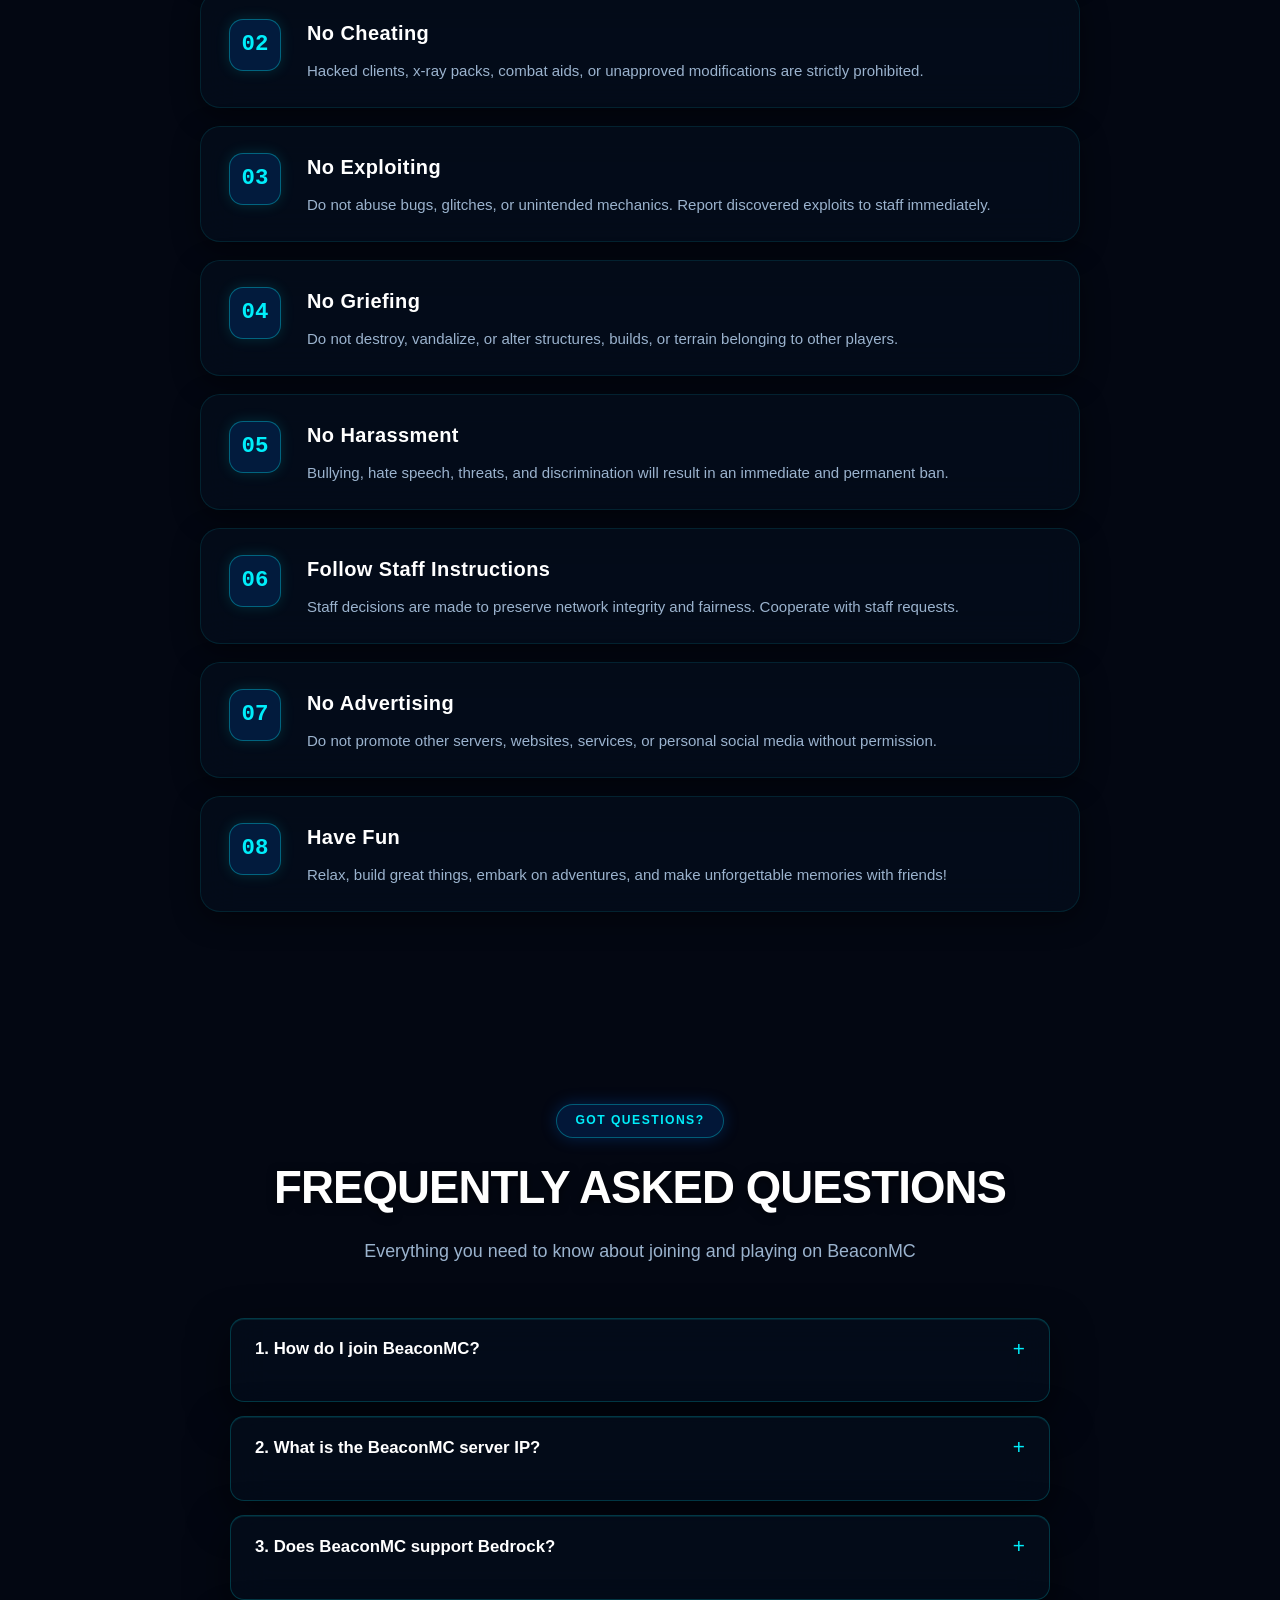
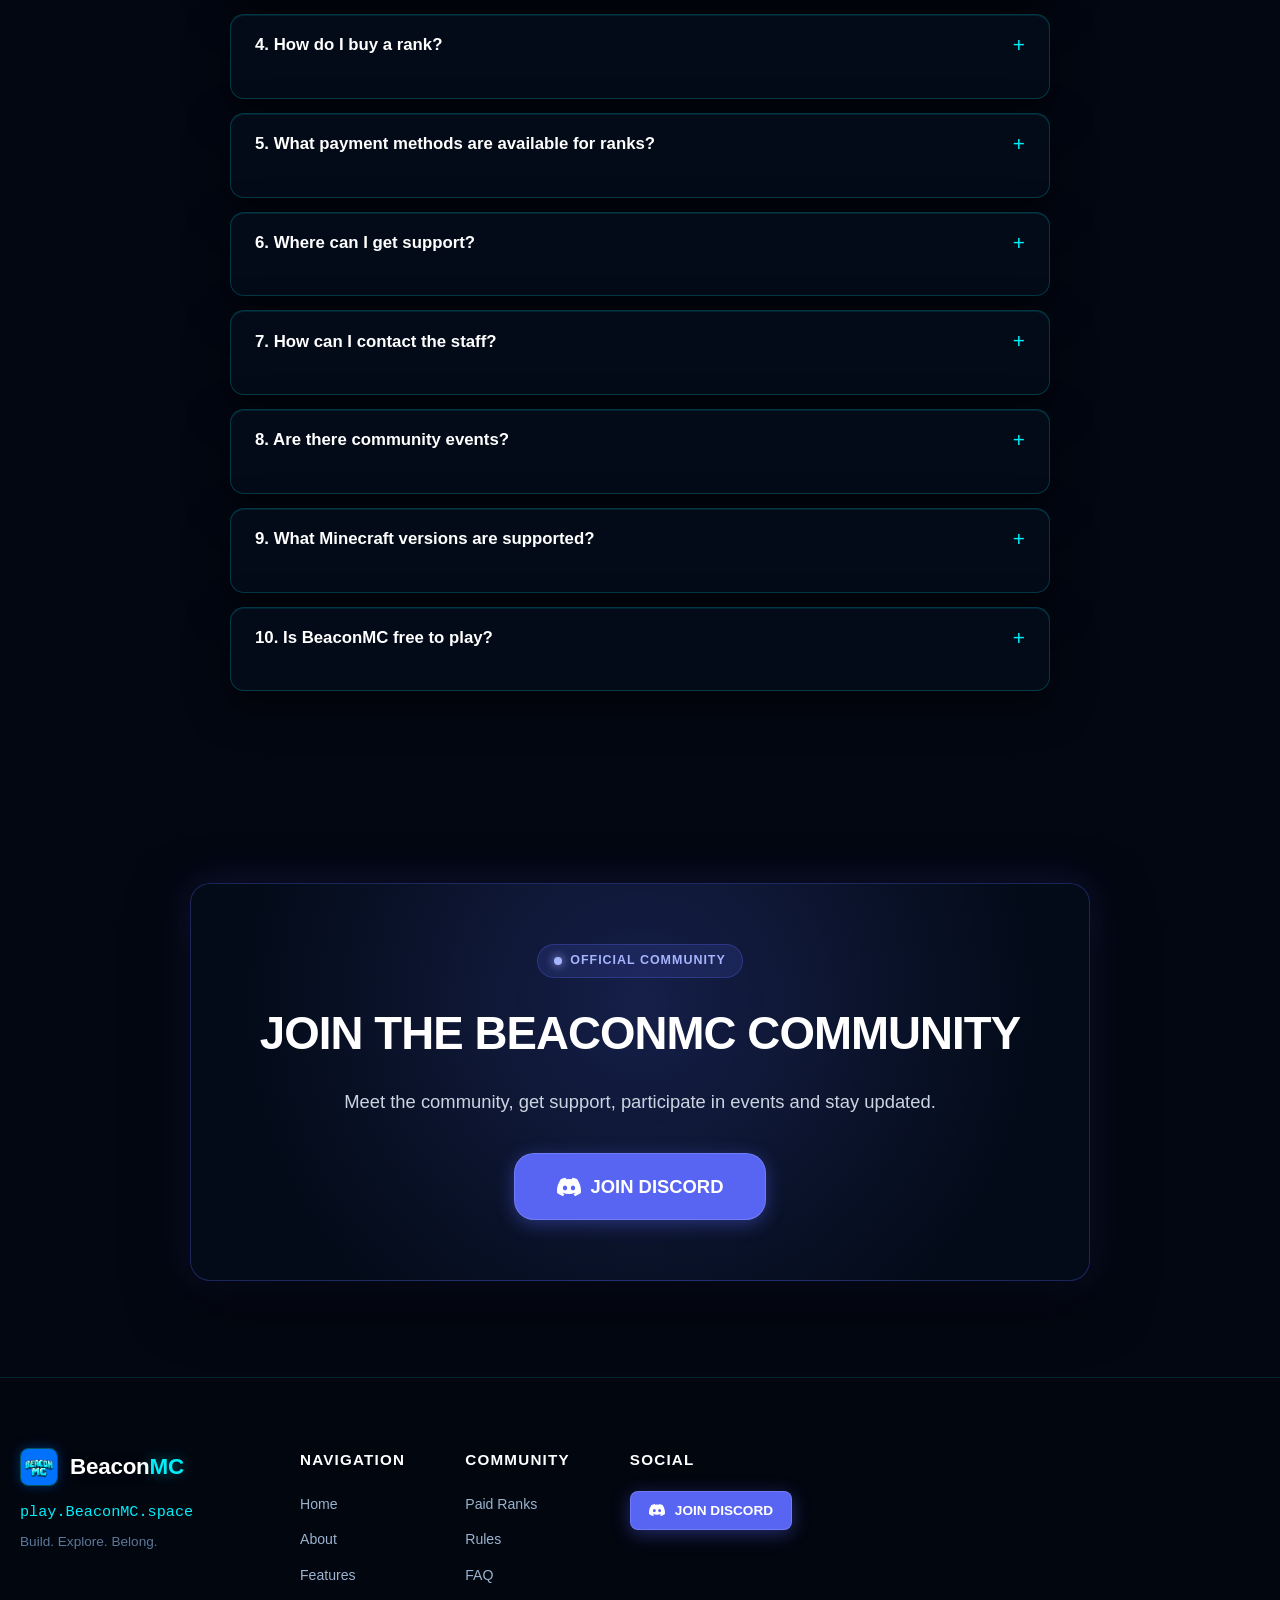
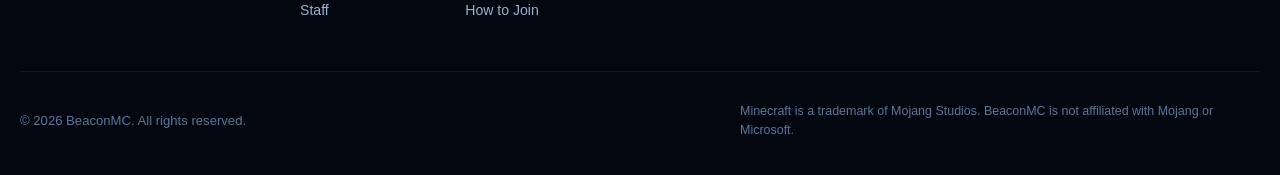
==== commit 45390b76: "Add files via upload" ====
--- a/index.html
+++ b/index.html
@@ -3,19 +3,19 @@
 <head>
   <meta charset="UTF-8">
   <meta name="viewport" content="width=device-width, initial-scale=1.0">
-  <title>BeaconMC | Official Minecraft Network</title>
-  <meta name="description" content="Welcome to BeaconMC — a premium Minecraft community built for players, friends, events and adventure. Join play.BeaconMC.space today!">
+  <title>BeaconMC | Minecraft Server</title>
+  <meta name="description" content="Join BeaconMC — a Minecraft community built for players, friends, events and adventure.">
 
   <!-- Open Graph / Meta -->
   <meta property="og:type" content="website">
-  <meta property="og:title" content="BeaconMC | Official Minecraft Network">
-  <meta property="og:description" content="Welcome to BeaconMC — a premium Minecraft community built for players, friends, events and adventure. Build. Explore. Belong.">
-  <meta property="og:image" content="assets/BeaconMC.png">
+  <meta property="og:title" content="BeaconMC | Minecraft Server">
+  <meta property="og:description" content="Join BeaconMC — a Minecraft community built for players, friends, events and adventure.">
+  <meta property="og:image" content="BeaconMC.png">
   <meta property="og:url" content="https://play.BeaconMC.space">
   <meta name="theme-color" content="#0072fe">
 
   <!-- Favicon -->
-  <link rel="icon" type="image/png" href="assets/BeaconMC.png">
+  <link rel="icon" type="image/png" href="BeaconMC.png">
 
   <!-- Google Fonts: Inter & Outfit -->
   <link rel="preconnect" href="https://fonts.googleapis.com">
@@ -26,8 +26,9 @@
 </head>
 <body>
 
-  <!-- Background Canvas -->
+  <!-- Background Canvas with requested backdrop identifier 19132 -->
   <div class="site-bg" aria-hidden="true">
+    <div class="site-bg-overlay"></div>
     <div class="site-backdrop-element" id="backdrop-19132" data-backdrop="19132"></div>
   </div>
 
@@ -37,20 +38,20 @@
   <!-- Header / Sticky Navigation -->
   <header class="site-header" id="site-header">
     <div class="header-container">
-      <a href="index.html" class="brand-link" aria-label="BeaconMC Home">
-        <img src="assets/BeaconMC.png" alt="BeaconMC Logo" class="brand-logo" width="44" height="44">
+      <a href="#hero" class="brand-link" aria-label="BeaconMC Home">
+        <img src="BeaconMC.png" alt="BeaconMC Logo" class="brand-logo" width="40" height="40">
         <span class="brand-text">Beacon<span class="brand-highlight">MC</span></span>
       </a>
 
       <nav class="desktop-nav" aria-label="Main Navigation">
         <ul class="nav-list">
-          <li><a href="index.html" class="nav-link active">Home</a></li>
-          <li><a href="about.html" class="nav-link">About</a></li>
-          <li><a href="features.html" class="nav-link">Features</a></li>
-          <li><a href="staff.html" class="nav-link">Staff</a></li>
-          <li><a href="ranks.html" class="nav-link">Ranks</a></li>
-          <li><a href="rules.html" class="nav-link">Rules</a></li>
-          <li><a href="faq.html" class="nav-link">FAQ</a></li>
+          <li><a href="#hero" class="nav-link active">Home</a></li>
+          <li><a href="#about" class="nav-link">About</a></li>
+          <li><a href="#features" class="nav-link">Features</a></li>
+          <li><a href="#staff" class="nav-link">Staff</a></li>
+          <li><a href="#ranks" class="nav-link">Ranks</a></li>
+          <li><a href="#rules" class="nav-link">Rules</a></li>
+          <li><a href="#faq" class="nav-link">FAQ</a></li>
         </ul>
       </nav>
 
@@ -74,13 +75,13 @@
     <!-- Mobile Navigation Drawer -->
     <div class="mobile-nav" id="mobile-nav" aria-label="Mobile Navigation" hidden>
       <ul class="mobile-nav-list">
-        <li><a href="index.html" class="mobile-nav-link active">Home</a></li>
-        <li><a href="about.html" class="mobile-nav-link">About</a></li>
-        <li><a href="features.html" class="mobile-nav-link">Features</a></li>
-        <li><a href="staff.html" class="mobile-nav-link">Staff</a></li>
-        <li><a href="ranks.html" class="mobile-nav-link">Ranks</a></li>
-        <li><a href="rules.html" class="mobile-nav-link">Rules</a></li>
-        <li><a href="faq.html" class="mobile-nav-link">FAQ</a></li>
+        <li><a href="#hero" class="mobile-nav-link">Home</a></li>
+        <li><a href="#about" class="mobile-nav-link">About</a></li>
+        <li><a href="#features" class="mobile-nav-link">Features</a></li>
+        <li><a href="#staff" class="mobile-nav-link">Staff</a></li>
+        <li><a href="#ranks" class="mobile-nav-link">Ranks</a></li>
+        <li><a href="#rules" class="mobile-nav-link">Rules</a></li>
+        <li><a href="#faq" class="mobile-nav-link">FAQ</a></li>
       </ul>
       <div class="mobile-nav-footer">
         <a href="https://discord.gg/SKrMS7WA3" target="_blank" rel="noopener noreferrer" class="btn btn-discord btn-block">
@@ -94,7 +95,7 @@
   </header>
 
   <!-- Main Content Area -->
-  <main id="main-content" class="page-wrapper">
+  <main id="main-content">
 
     <!-- 1. Hero Section -->
     <section class="hero-section" id="hero">
@@ -162,16 +163,16 @@
     <!-- 2. Live Server Status Section -->
     <section class="section status-section" id="server-status">
       <div class="section-container">
-        <div class="section-header text-center reveal-on-scroll">
+        <div class="section-header text-center">
           <span class="section-badge">LIVE MONITOR</span>
           <h2 class="section-title">SERVER STATUS</h2>
           <p class="section-subtitle">Real-time statistics directly from play.BeaconMC.space</p>
         </div>
 
-        <div class="status-dashboard-card glass-panel reveal-on-scroll">
+        <div class="status-dashboard-card glass-panel">
           <div class="status-dashboard-header">
             <div class="server-identity">
-              <img src="assets/BeaconMC.png" alt="BeaconMC Server Icon" class="server-icon-img" width="56" height="56">
+              <img src="BeaconMC.png" alt="BeaconMC Server Icon" class="server-icon-img" width="56" height="56">
               <div>
                 <h3 class="server-title">BeaconMC Network</h3>
                 <span class="server-ip-display font-mono">play.BeaconMC.space</span>
@@ -228,7 +229,7 @@
     <!-- 3. How to Join Section -->
     <section class="section join-section" id="how-to-join">
       <div class="section-container">
-        <div class="section-header text-center reveal-on-scroll">
+        <div class="section-header text-center">
           <span class="section-badge">CONNECTION GUIDE</span>
           <h2 class="section-title">HOW TO JOIN</h2>
           <p class="section-subtitle">Hop onto BeaconMC easily using your preferred edition</p>
@@ -236,7 +237,7 @@
 
         <div class="join-cards-grid">
           <!-- Java Edition Card -->
-          <div class="join-card glass-panel reveal-on-scroll reveal-delay-1">
+          <div class="join-card glass-panel">
             <div class="join-card-header">
               <div class="platform-icon-wrap">
                 <svg viewBox="0 0 24 24" width="28" height="28" fill="none" stroke="currentColor" stroke-width="2" stroke-linecap="round" stroke-linejoin="round" aria-hidden="true">
@@ -278,7 +279,7 @@
           </div>
 
           <!-- Bedrock Edition Card -->
-          <div class="join-card glass-panel reveal-on-scroll reveal-delay-2">
+          <div class="join-card glass-panel">
             <div class="join-card-header">
               <div class="platform-icon-wrap">
                 <svg viewBox="0 0 24 24" width="28" height="28" fill="none" stroke="currentColor" stroke-width="2" stroke-linecap="round" stroke-linejoin="round" aria-hidden="true">
@@ -330,128 +331,722 @@
       </div>
     </section>
 
-    <!-- 4. Navigation Cards Section (Dedicated pages access) -->
-    <section class="section home-nav-section" id="explore">
+    <!-- 4. About Section -->
+    <section class="section about-section" id="about">
       <div class="section-container">
-        <div class="section-header text-center reveal-on-scroll">
-          <span class="section-badge">NETWORK HUB</span>
-          <h2 class="section-title">EXPLORE BEACONMC</h2>
-          <p class="section-subtitle">Discover our community, gameplay features, donor ranks, rules, and more</p>
-        </div>
-
-        <div class="home-nav-grid">
-          <!-- Card 1: About BeaconMC -->
-          <a href="about.html" class="home-nav-card glass-panel reveal-on-scroll reveal-delay-1">
-            <div class="home-nav-icon-wrap">
-              <svg viewBox="0 0 24 24" width="26" height="26" fill="none" stroke="currentColor" stroke-width="2" stroke-linecap="round" stroke-linejoin="round" aria-hidden="true">
-                <circle cx="12" cy="12" r="10"></circle>
-                <line x1="12" y1="16" x2="12" y2="12"></line>
-                <line x1="12" y1="8" x2="12.01" y2="8"></line>
-              </svg>
-            </div>
-            <span class="home-nav-tag">OUR STORY</span>
-            <h3 class="home-nav-title">ABOUT BEACONMC</h3>
-            <p class="home-nav-desc">Learn about our vision, our welcoming atmosphere, and our mission to provide every player with a home.</p>
-            <div class="home-nav-footer">
-              <span>Learn More</span>
-              <span class="home-nav-arrow" aria-hidden="true">&rarr;</span>
-            </div>
-          </a>
-
-          <!-- Card 2: Explore Features -->
-          <a href="features.html" class="home-nav-card glass-panel reveal-on-scroll reveal-delay-2">
-            <div class="home-nav-icon-wrap">
-              <svg viewBox="0 0 24 24" width="26" height="26" fill="none" stroke="currentColor" stroke-width="2" stroke-linecap="round" stroke-linejoin="round" aria-hidden="true">
-                <polygon points="12 2 15.09 8.26 22 9.27 17 14.14 18.18 21.02 12 17.77 5.82 21.02 7 14.14 2 9.27 8.91 8.26 12 2"></polygon>
-              </svg>
-            </div>
-            <span class="home-nav-tag">HIGHLIGHTS</span>
-            <h3 class="home-nav-title">EXPLORE FEATURES</h3>
-            <p class="home-nav-desc">Discover our thriving community, custom gameplay elements, crossplay support, and exciting events.</p>
-            <div class="home-nav-footer">
-              <span>View Features</span>
-              <span class="home-nav-arrow" aria-hidden="true">&rarr;</span>
-            </div>
-          </a>
-
-          <!-- Card 3: Meet The Staff -->
-          <a href="staff.html" class="home-nav-card glass-panel reveal-on-scroll reveal-delay-3">
-            <div class="home-nav-icon-wrap">
-              <svg viewBox="0 0 24 24" width="26" height="26" fill="none" stroke="currentColor" stroke-width="2" stroke-linecap="round" stroke-linejoin="round" aria-hidden="true">
+        <div class="about-grid">
+          <div class="about-content">
+            <span class="section-badge">OUR STORY</span>
+            <h2 class="section-title">ABOUT BEACONMC</h2>
+            
+            <p class="about-main-text">
+              BeaconMC is a Minecraft community focused on creating a fun, welcoming and exciting environment for players. Whether you enjoy building, PvP, exploring or simply playing with friends, BeaconMC is built to give you a place to call home.
+            </p>
+
+            <div class="about-tagline-box glass-panel">
+              <span class="tagline-title">Build. Explore. Belong.</span>
+              <span class="tagline-sub">Survival • Peaceful • Community • Adventure</span>
+            </div>
+
+            <div class="about-pillars">
+              <div class="pillar-item">
+                <div class="pillar-icon">
+                  <svg viewBox="0 0 24 24" width="22" height="22" fill="none" stroke="currentColor" stroke-width="2" aria-hidden="true">
+                    <path d="M12 2L2 7l10 5 10-5-10-5zM2 17l10 5 10-5M2 12l10 5 10-5"/>
+                  </svg>
+                </div>
+                <div>
+                  <h4 class="pillar-heading">Survival</h4>
+                  <p class="pillar-desc">Classic gameplay enhanced with balanced quality of life features.</p>
+                </div>
+              </div>
+
+              <div class="pillar-item">
+                <div class="pillar-icon">
+                  <svg viewBox="0 0 24 24" width="22" height="22" fill="none" stroke="currentColor" stroke-width="2" aria-hidden="true">
+                    <circle cx="12" cy="12" r="10"/>
+                    <path d="M8 14s1.5 2 4 2 4-2 4-2"/>
+                    <line x1="9" y1="9" x2="9.01" y2="9"/>
+                    <line x1="15" y1="9" x2="15.01" y2="9"/>
+                  </svg>
+                </div>
+                <div>
+                  <h4 class="pillar-heading">Peaceful</h4>
+                  <p class="pillar-desc">A chill, safe environment for builders and relaxed adventurers alike.</p>
+                </div>
+              </div>
+
+              <div class="pillar-item">
+                <div class="pillar-icon">
+                  <svg viewBox="0 0 24 24" width="22" height="22" fill="none" stroke="currentColor" stroke-width="2" aria-hidden="true">
+                    <path d="M17 21v-2a4 4 0 0 0-4-4H5a4 4 0 0 0-4 4v2"/>
+                    <circle cx="9" cy="7" r="4"/>
+                    <path d="M23 21v-2a4 4 0 0 0-3-3.87"/>
+                    <path d="M16 3.13a4 4 0 0 1 0 7.75"/>
+                  </svg>
+                </div>
+                <div>
+                  <h4 class="pillar-heading">Community</h4>
+                  <p class="pillar-desc">Friendly players, helpful staff, and active Discord discussions.</p>
+                </div>
+              </div>
+
+              <div class="pillar-item">
+                <div class="pillar-icon">
+                  <svg viewBox="0 0 24 24" width="22" height="22" fill="none" stroke="currentColor" stroke-width="2" aria-hidden="true">
+                    <polygon points="12 2 15.09 8.26 22 9.27 17 14.14 18.18 21.02 12 17.77 5.82 21.02 7 14.14 2 9.27 8.91 8.26 12 2"/>
+                  </svg>
+                </div>
+                <div>
+                  <h4 class="pillar-heading">Adventure</h4>
+                  <p class="pillar-desc">Rich landscapes to uncover, challenges to conquer, and memories to make.</p>
+                </div>
+              </div>
+            </div>
+
+          </div>
+
+          <div class="about-visual">
+            <div class="brand-showcase-card glass-panel">
+              <img src="BeaconMC.png" alt="BeaconMC Official Logo" class="about-logo-large" width="240" height="240">
+              <h3 class="about-card-title">BeaconMC</h3>
+              <p class="about-card-sub">Your Minecraft Home</p>
+              <div class="about-card-badge">Est. 2026</div>
+            </div>
+          </div>
+        </div>
+      </div>
+    </section>
+
+    <!-- 5. Features Section -->
+    <section class="section features-section" id="features">
+      <div class="section-container">
+        <div class="section-header text-center">
+          <span class="section-badge">HIGHLIGHTS</span>
+          <h2 class="section-title">SERVER FEATURES</h2>
+          <p class="section-subtitle">What makes playing on BeaconMC special</p>
+        </div>
+
+        <div class="features-grid">
+          <!-- Community Feature -->
+          <div class="feature-card glass-panel">
+            <div class="feature-icon-box">
+              <svg viewBox="0 0 24 24" width="32" height="32" fill="none" stroke="currentColor" stroke-width="2" stroke-linecap="round" stroke-linejoin="round" aria-hidden="true">
                 <path d="M17 21v-2a4 4 0 0 0-4-4H5a4 4 0 0 0-4 4v2"></path>
                 <circle cx="9" cy="7" r="4"></circle>
                 <path d="M23 21v-2a4 4 0 0 0-3-3.87"></path>
                 <path d="M16 3.13a4 4 0 0 1 0 7.75"></path>
               </svg>
             </div>
-            <span class="home-nav-tag">TEAM</span>
-            <h3 class="home-nav-title">MEET THE STAFF</h3>
-            <p class="home-nav-desc">Get to know the dedicated leadership team and staff members managing and supporting the network.</p>
-            <div class="home-nav-footer">
-              <span>Meet Our Team</span>
-              <span class="home-nav-arrow" aria-hidden="true">&rarr;</span>
-            </div>
-          </a>
-
-          <!-- Card 4: View Ranks -->
-          <a href="ranks.html" class="home-nav-card glass-panel reveal-on-scroll reveal-delay-4">
-            <div class="home-nav-icon-wrap">
-              <svg viewBox="0 0 24 24" width="26" height="26" fill="none" stroke="currentColor" stroke-width="2" stroke-linecap="round" stroke-linejoin="round" aria-hidden="true">
-                <path d="M6 2L3 6v14a2 2 0 0 0 2 2h14a2 2 0 0 0 2-2V6l-3-4z"></path>
-                <line x1="3" y1="6" x2="21" y2="6"></line>
-                <path d="M16 10a4 4 0 0 1-8 0"></path>
+            <h3 class="feature-title">COMMUNITY</h3>
+            <p class="feature-description">
+              A welcoming community where players can meet, play and make new friends.
+            </p>
+          </div>
+
+          <!-- Gameplay Feature -->
+          <div class="feature-card glass-panel">
+            <div class="feature-icon-box">
+              <svg viewBox="0 0 24 24" width="32" height="32" fill="none" stroke="currentColor" stroke-width="2" stroke-linecap="round" stroke-linejoin="round" aria-hidden="true">
+                <polygon points="12 2 15.09 8.26 22 9.27 17 14.14 18.18 21.02 12 17.77 5.82 21.02 7 14.14 2 9.27 8.91 8.26 12 2"></polygon>
               </svg>
             </div>
-            <span class="home-nav-tag">DONOR TIERS</span>
-            <h3 class="home-nav-title">VIEW RANKS</h3>
-            <p class="home-nav-desc">Explore VIP, Elite, Titan, Immortal, and Devil rank tiers packed with game-enhancing commands and kits.</p>
-            <div class="home-nav-footer">
-              <span>Browse Ranks</span>
-              <span class="home-nav-arrow" aria-hidden="true">&rarr;</span>
-            </div>
-          </a>
-
-          <!-- Card 5: Read Rules -->
-          <a href="rules.html" class="home-nav-card glass-panel reveal-on-scroll reveal-delay-5">
-            <div class="home-nav-icon-wrap">
-              <svg viewBox="0 0 24 24" width="26" height="26" fill="none" stroke="currentColor" stroke-width="2" stroke-linecap="round" stroke-linejoin="round" aria-hidden="true">
-                <path d="M12 22s8-4 8-10V5l-8-3-8 3v7c0 6 8 10 8 10z"></path>
+            <h3 class="feature-title">GAMEPLAY</h3>
+            <p class="feature-description">
+              Enjoy an engaging Minecraft experience built around fun and memorable gameplay.
+            </p>
+          </div>
+
+          <!-- Events Feature -->
+          <div class="feature-card glass-panel">
+            <div class="feature-icon-box">
+              <svg viewBox="0 0 24 24" width="32" height="32" fill="none" stroke="currentColor" stroke-width="2" stroke-linecap="round" stroke-linejoin="round" aria-hidden="true">
+                <rect x="3" y="4" width="18" height="18" rx="2" ry="2"></rect>
+                <line x1="16" y1="2" x2="16" y2="6"></line>
+                <line x1="8" y1="2" x2="8" y2="6"></line>
+                <line x1="3" y1="10" x2="21" y2="10"></line>
               </svg>
             </div>
-            <span class="home-nav-tag">GUIDELINES</span>
-            <h3 class="home-nav-title">READ RULES</h3>
-            <p class="home-nav-desc">Check out our community standards, fair-play policies, and guidelines to ensure a great time for everyone.</p>
-            <div class="home-nav-footer">
-              <span>Read Rules</span>
-              <span class="home-nav-arrow" aria-hidden="true">&rarr;</span>
-            </div>
-          </a>
-
-          <!-- Card 6: FAQ -->
-          <a href="faq.html" class="home-nav-card glass-panel reveal-on-scroll reveal-delay-6">
-            <div class="home-nav-icon-wrap">
-              <svg viewBox="0 0 24 24" width="26" height="26" fill="none" stroke="currentColor" stroke-width="2" stroke-linecap="round" stroke-linejoin="round" aria-hidden="true">
-                <circle cx="12" cy="12" r="10"></circle>
-                <path d="M9.09 9a3 3 0 0 1 5.83 1c0 2-3 3-3 3"></path>
-                <line x1="12" y1="17" x2="12.01" y2="17"></line>
-              </svg>
-            </div>
-            <span class="home-nav-tag">HELP & SUPPORT</span>
-            <h3 class="home-nav-title">FAQ</h3>
-            <p class="home-nav-desc">Find quick answers to common questions about connecting, server IP, Bedrock port, ranks, and more.</p>
-            <div class="home-nav-footer">
-              <span>Get Answers</span>
-              <span class="home-nav-arrow" aria-hidden="true">&rarr;</span>
-            </div>
-          </a>
+            <h3 class="feature-title">EVENTS</h3>
+            <p class="feature-description">
+              Take part in exciting community events and activities.
+            </p>
+          </div>
         </div>
       </div>
     </section>
 
-    <!-- 5. Discord Community Section -->
+    <!-- 6. Staff Showcase Section (5 Staff Members, Alternating Layout) -->
+    <section class="section staff-section" id="staff">
+      <div class="section-container">
+        <div class="section-header text-center">
+          <span class="section-badge">LEADERSHIP & CREW</span>
+          <h2 class="section-title">MEET OUR STAFF</h2>
+          <p class="section-subtitle">Dedicated individuals running and supporting BeaconMC</p>
+        </div>
+
+        <div class="staff-showcase-container">
+
+          <!-- STAFF 1: Owner (Info LEFT -> Avatar RIGHT) -->
+          <article class="staff-card staff-card--info-left glass-panel">
+            <div class="staff-card__content">
+              <span class="staff-role staff-role--owner">OWNER</span>
+              <h3 class="staff-minecraft-ign font-mono">BeaconX7</h3>
+              <div class="staff-discord-meta">
+                <svg class="icon-discord-mini" viewBox="0 0 24 24" width="16" height="16" fill="currentColor" aria-hidden="true">
+                  <path d="M20.317 4.37a19.791 19.791 0 0 0-4.885-1.515.074.074 0 0 0-.079.037c-.21.375-.444.864-.608 1.25a18.27 18.27 0 0 0-5.487 0 12.64 12.64 0 0 0-.617-1.25.077.077 0 0 0-.079-.037A19.736 19.736 0 0 0 3.677 4.37a.07.07 0 0 0-.032.027C.533 9.046-.32 13.58.099 18.057a.082.082 0 0 0 .031.057 19.9 19.9 0 0 0 5.993 3.03.078.078 0 0 0 .084-.028c.462-.63.874-1.295 1.226-1.994.021-.041.001-.09-.041-.106a13.107 13.107 0 0 1-1.872-.892.077.077 0 0 1-.008-.128 10.2 10.2 0 0 0 .372-.292.074.074 0 0 1 .077-.01c3.929 1.793 8.18 1.793 12.061 0a.074.074 0 0 1 .078.01c.12.098.246.198.373.292a.077.077 0 0 1-.006.127 12.299 12.299 0 0 1-1.873.894.077.077 0 0 0-.041.107c.36.698.772 1.362 1.225 1.993a.076.076 0 0 0 .084.028 19.839 19.839 0 0 0 6.002-3.03.077.077 0 0 0 .032-.054c.5-5.177-.838-9.674-3.549-13.66a.061.061 0 0 0-.031-.028zM8.02 15.33c-1.183 0-2.157-1.085-2.157-2.419 0-1.333.956-2.419 2.157-2.419 1.21 0 2.176 1.096 2.157 2.42 0 1.333-.956 2.418-2.157 2.418zm7.975 0c-1.183 0-2.157-1.085-2.157-2.419 0-1.333.955-2.419 2.157-2.419 1.21 0 2.176 1.096 2.157 2.42 0 1.333-.946 2.418-2.157 2.418z"/>
+                </svg>
+                <span class="staff-discord-label">Discord:</span>
+                <span class="staff-discord-val">beaconx7</span>
+              </div>
+            </div>
+            <div class="staff-card__avatar-side">
+              <div class="staff-avatar-ring staff-avatar-ring--owner">
+                <img src="https://cdn.discordapp.com/attachments/1518821969498210378/1554024043433164850/avatar-3d-bust.png?ex=6ad3c4ec&is=6ad2736c&hm=c57ebf119f39e591bbb0f1250bfa599f7ceb6958b6e67b035321e0ff446d0cdc&" alt="BeaconX7 avatar" class="staff-avatar-img" loading="lazy" width="180" height="180" onerror="this.onerror=null; this.src='BeaconMC.png';">
+              </div>
+            </div>
+          </article>
+
+          <!-- STAFF 2: Founder (Avatar LEFT -> Info RIGHT) -->
+          <article class="staff-card staff-card--avatar-left glass-panel">
+            <div class="staff-card__content">
+              <span class="staff-role staff-role--founder">FOUNDER</span>
+              <h3 class="staff-minecraft-ign font-mono">AshuX7</h3>
+              <div class="staff-discord-meta">
+                <svg class="icon-discord-mini" viewBox="0 0 24 24" width="16" height="16" fill="currentColor" aria-hidden="true">
+                  <path d="M20.317 4.37a19.791 19.791 0 0 0-4.885-1.515.074.074 0 0 0-.079.037c-.21.375-.444.864-.608 1.25a18.27 18.27 0 0 0-5.487 0 12.64 12.64 0 0 0-.617-1.25.077.077 0 0 0-.079-.037A19.736 19.736 0 0 0 3.677 4.37a.07.07 0 0 0-.032.027C.533 9.046-.32 13.58.099 18.057a.082.082 0 0 0 .031.057 19.9 19.9 0 0 0 5.993 3.03.078.078 0 0 0 .084-.028c.462-.63.874-1.295 1.226-1.994.021-.041.001-.09-.041-.106a13.107 13.107 0 0 1-1.872-.892.077.077 0 0 1-.008-.128 10.2 10.2 0 0 0 .372-.292.074.074 0 0 1 .077-.01c3.929 1.793 8.18 1.793 12.061 0a.074.074 0 0 1 .078.01c.12.098.246.198.373.292a.077.077 0 0 1-.006.127 12.299 12.299 0 0 1-1.873.894.077.077 0 0 0-.041.107c.36.698.772 1.362 1.225 1.993a.076.076 0 0 0 .084.028 19.839 19.839 0 0 0 6.002-3.03.077.077 0 0 0 .032-.054c.5-5.177-.838-9.674-3.549-13.66a.061.061 0 0 0-.031-.028zM8.02 15.33c-1.183 0-2.157-1.085-2.157-2.419 0-1.333.956-2.419 2.157-2.419 1.21 0 2.176 1.096 2.157 2.42 0 1.333-.956 2.418-2.157 2.418zm7.975 0c-1.183 0-2.157-1.085-2.157-2.419 0-1.333.955-2.419 2.157-2.419 1.21 0 2.176 1.096 2.157 2.42 0 1.333-.946 2.418-2.157 2.418z"/>
+                </svg>
+                <span class="staff-discord-label">Discord:</span>
+                <span class="staff-discord-val">ashugautam0849</span>
+              </div>
+            </div>
+            <div class="staff-card__avatar-side">
+              <div class="staff-avatar-ring staff-avatar-ring--founder">
+                <img src="https://cdn.discordapp.com/attachments/1518821969498210378/1554025193637154856/avatar-3d-bust_1.png?ex=6ad3c5fe&is=6ad2747e&hm=a65572d1354876c71b4d35957ba0f96d9b702db9d49688f7f4272dba63a1c4e1&" alt="AshuX7 avatar" class="staff-avatar-img" loading="lazy" width="180" height="180" onerror="this.onerror=null; this.src='BeaconMC.png';">
+              </div>
+            </div>
+          </article>
+
+          <!-- STAFF 3: Co-Owner (Info LEFT -> Avatar RIGHT) -->
+          <article class="staff-card staff-card--info-left glass-panel">
+            <div class="staff-card__content">
+              <span class="staff-role staff-role--coowner">CO-OWNER</span>
+              <h3 class="staff-minecraft-ign font-mono">EnvyQueen</h3>
+              <div class="staff-discord-meta">
+                <svg class="icon-discord-mini" viewBox="0 0 24 24" width="16" height="16" fill="currentColor" aria-hidden="true">
+                  <path d="M20.317 4.37a19.791 19.791 0 0 0-4.885-1.515.074.074 0 0 0-.079.037c-.21.375-.444.864-.608 1.25a18.27 18.27 0 0 0-5.487 0 12.64 12.64 0 0 0-.617-1.25.077.077 0 0 0-.079-.037A19.736 19.736 0 0 0 3.677 4.37a.07.07 0 0 0-.032.027C.533 9.046-.32 13.58.099 18.057a.082.082 0 0 0 .031.057 19.9 19.9 0 0 0 5.993 3.03.078.078 0 0 0 .084-.028c.462-.63.874-1.295 1.226-1.994.021-.041.001-.09-.041-.106a13.107 13.107 0 0 1-1.872-.892.077.077 0 0 1-.008-.128 10.2 10.2 0 0 0 .372-.292.074.074 0 0 1 .077-.01c3.929 1.793 8.18 1.793 12.061 0a.074.074 0 0 1 .078.01c.12.098.246.198.373.292a.077.077 0 0 1-.006.127 12.299 12.299 0 0 1-1.873.894.077.077 0 0 0-.041.107c.36.698.772 1.362 1.225 1.993a.076.076 0 0 0 .084.028 19.839 19.839 0 0 0 6.002-3.03.077.077 0 0 0 .032-.054c.5-5.177-.838-9.674-3.549-13.66a.061.061 0 0 0-.031-.028zM8.02 15.33c-1.183 0-2.157-1.085-2.157-2.419 0-1.333.956-2.419 2.157-2.419 1.21 0 2.176 1.096 2.157 2.42 0 1.333-.956 2.418-2.157 2.418zm7.975 0c-1.183 0-2.157-1.085-2.157-2.419 0-1.333.955-2.419 2.157-2.419 1.21 0 2.176 1.096 2.157 2.42 0 1.333-.946 2.418-2.157 2.418z"/>
+                </svg>
+                <span class="staff-discord-label">Discord:</span>
+                <span class="staff-discord-val">pro_mahiru</span>
+              </div>
+            </div>
+            <div class="staff-card__avatar-side">
+              <div class="staff-avatar-ring staff-avatar-ring--coowner">
+                <img src="https://cdn.discordapp.com/attachments/1518821969498210378/1554480144029188226/avatar-3d-bust_7.png?ex=6ad37373&is=6ad221f3&hm=f5c0c62cbe1310eef39606592193a28bbf63a1ab632f2d9678a71a27d69863f3&" alt="EnvyQueen avatar" class="staff-avatar-img" loading="lazy" width="180" height="180" onerror="this.onerror=null; this.src='BeaconMC.png';">
+              </div>
+            </div>
+          </article>
+
+          <!-- STAFF 4: Co-Founder (Avatar LEFT -> Info RIGHT) -->
+          <article class="staff-card staff-card--avatar-left glass-panel">
+            <div class="staff-card__content">
+              <span class="staff-role staff-role--cofounder">CO-FOUNDER</span>
+              <h3 class="staff-minecraft-ign font-mono">Echo_X1</h3>
+              <div class="staff-discord-meta">
+                <svg class="icon-discord-mini" viewBox="0 0 24 24" width="16" height="16" fill="currentColor" aria-hidden="true">
+                  <path d="M20.317 4.37a19.791 19.791 0 0 0-4.885-1.515.074.074 0 0 0-.079.037c-.21.375-.444.864-.608 1.25a18.27 18.27 0 0 0-5.487 0 12.64 12.64 0 0 0-.617-1.25.077.077 0 0 0-.079-.037A19.736 19.736 0 0 0 3.677 4.37a.07.07 0 0 0-.032.027C.533 9.046-.32 13.58.099 18.057a.082.082 0 0 0 .031.057 19.9 19.9 0 0 0 5.993 3.03.078.078 0 0 0 .084-.028c.462-.63.874-1.295 1.226-1.994.021-.041.001-.09-.041-.106a13.107 13.107 0 0 1-1.872-.892.077.077 0 0 1-.008-.128 10.2 10.2 0 0 0 .372-.292.074.074 0 0 1 .077-.01c3.929 1.793 8.18 1.793 12.061 0a.074.074 0 0 1 .078.01c.12.098.246.198.373.292a.077.077 0 0 1-.006.127 12.299 12.299 0 0 1-1.873.894.077.077 0 0 0-.041.107c.36.698.772 1.362 1.225 1.993a.076.076 0 0 0 .084.028 19.839 19.839 0 0 0 6.002-3.03.077.077 0 0 0 .032-.054c.5-5.177-.838-9.674-3.549-13.66a.061.061 0 0 0-.031-.028zM8.02 15.33c-1.183 0-2.157-1.085-2.157-2.419 0-1.333.956-2.419 2.157-2.419 1.21 0 2.176 1.096 2.157 2.42 0 1.333-.956 2.418-2.157 2.418zm7.975 0c-1.183 0-2.157-1.085-2.157-2.419 0-1.333.955-2.419 2.157-2.419 1.21 0 2.176 1.096 2.157 2.42 0 1.333-.946 2.418-2.157 2.418z"/>
+                </svg>
+                <span class="staff-discord-label">Discord:</span>
+                <span class="staff-discord-val">echo_x1__58783</span>
+              </div>
+            </div>
+            <div class="staff-card__avatar-side">
+              <div class="staff-avatar-ring staff-avatar-ring--cofounder">
+                <img src="https://cdn.discordapp.com/attachments/1518821969498210378/1554031930314457148/avatar-3d-bust_3.png?ex=6ad3cc44&is=6ad27ac4&hm=8db9b34c106886d75274f75ebaf7192f2d6b83de252263a873880ff4f0010da2&" alt="Echo_X1 avatar" class="staff-avatar-img" loading="lazy" width="180" height="180" onerror="this.onerror=null; this.src='BeaconMC.png';">
+              </div>
+            </div>
+          </article>
+
+          <!-- STAFF 5: Admin (Info LEFT -> Avatar RIGHT) -->
+          <article class="staff-card staff-card--info-left glass-panel">
+            <div class="staff-card__content">
+              <span class="staff-role staff-role--admin">ADMIN</span>
+              <h3 class="staff-minecraft-ign font-mono">AuraManav</h3>
+              <div class="staff-discord-meta">
+                <svg class="icon-discord-mini" viewBox="0 0 24 24" width="16" height="16" fill="currentColor" aria-hidden="true">
+                  <path d="M20.317 4.37a19.791 19.791 0 0 0-4.885-1.515.074.074 0 0 0-.079.037c-.21.375-.444.864-.608 1.25a18.27 18.27 0 0 0-5.487 0 12.64 12.64 0 0 0-.617-1.25.077.077 0 0 0-.079-.037A19.736 19.736 0 0 0 3.677 4.37a.07.07 0 0 0-.032.027C.533 9.046-.32 13.58.099 18.057a.082.082 0 0 0 .031.057 19.9 19.9 0 0 0 5.993 3.03.078.078 0 0 0 .084-.028c.462-.63.874-1.295 1.226-1.994.021-.041.001-.09-.041-.106a13.107 13.107 0 0 1-1.872-.892.077.077 0 0 1-.008-.128 10.2 10.2 0 0 0 .372-.292.074.074 0 0 1 .077-.01c3.929 1.793 8.18 1.793 12.061 0a.074.074 0 0 1 .078.01c.12.098.246.198.373.292a.077.077 0 0 1-.006.127 12.299 12.299 0 0 1-1.873.894.077.077 0 0 0-.041.107c.36.698.772 1.362 1.225 1.993a.076.076 0 0 0 .084.028 19.839 19.839 0 0 0 6.002-3.03.077.077 0 0 0 .032-.054c.5-5.177-.838-9.674-3.549-13.66a.061.061 0 0 0-.031-.028zM8.02 15.33c-1.183 0-2.157-1.085-2.157-2.419 0-1.333.956-2.419 2.157-2.419 1.21 0 2.176 1.096 2.157 2.42 0 1.333-.956 2.418-2.157 2.418zm7.975 0c-1.183 0-2.157-1.085-2.157-2.419 0-1.333.955-2.419 2.157-2.419 1.21 0 2.176 1.096 2.157 2.42 0 1.333-.946 2.418-2.157 2.418z"/>
+                </svg>
+                <span class="staff-discord-label">Discord:</span>
+                <span class="staff-discord-val">manavsoni980</span>
+              </div>
+            </div>
+            <div class="staff-card__avatar-side">
+              <div class="staff-avatar-ring staff-avatar-ring--admin">
+                <img src="https://cdn.discordapp.com/attachments/1518821969498210378/1554482060184256552/avatar-3d-bust_8.png?ex=6ad3753c&is=6ad223bc&hm=2040753265b1e034f413062bb6dd2167eb6e036724376fd0c5867999346880e9&" alt="AuraManav avatar" class="staff-avatar-img" loading="lazy" width="180" height="180" onerror="this.onerror=null; this.src='BeaconMC.png';">
+              </div>
+            </div>
+          </article>
+
+          <!-- STAFF 6: Mod (Avatar LEFT -> Info RIGHT) -->
+          <article class="staff-card staff-card--avatar-left glass-panel">
+            <div class="staff-card__content">
+              <span class="staff-role staff-role--mod">MOD</span>
+              <h3 class="staff-minecraft-ign font-mono">RoronoaZORO_18</h3>
+              <div class="staff-discord-meta">
+                <svg class="icon-discord-mini" viewBox="0 0 24 24" width="16" height="16" fill="currentColor" aria-hidden="true">
+                  <path d="M20.317 4.37a19.791 19.791 0 0 0-4.885-1.515.074.074 0 0 0-.079.037c-.21.375-.444.864-.608 1.25a18.27 18.27 0 0 0-5.487 0 12.64 12.64 0 0 0-.617-1.25.077.077 0 0 0-.079-.037A19.736 19.736 0 0 0 3.677 4.37a.07.07 0 0 0-.032.027C.533 9.046-.32 13.58.099 18.057a.082.082 0 0 0 .031.057 19.9 19.9 0 0 0 5.993 3.03.078.078 0 0 0 .084-.028c.462-.63.874-1.295 1.226-1.994.021-.041.001-.09-.041-.106a13.107 13.107 0 0 1-1.872-.892.077.077 0 0 1-.008-.128 10.2 10.2 0 0 0 .372-.292.074.074 0 0 1 .077-.01c3.929 1.793 8.18 1.793 12.061 0a.074.074 0 0 1 .078.01c.12.098.246.198.373.292a.077.077 0 0 1-.006.127 12.299 12.299 0 0 1-1.873.894.077.077 0 0 0-.041.107c.36.698.772 1.362 1.225 1.993a.076.076 0 0 0 .084.028 19.839 19.839 0 0 0 6.002-3.03.077.077 0 0 0 .032-.054c.5-5.177-.838-9.674-3.549-13.66a.061.061 0 0 0-.031-.028zM8.02 15.33c-1.183 0-2.157-1.085-2.157-2.419 0-1.333.956-2.419 2.157-2.419 1.21 0 2.176 1.096 2.157 2.42 0 1.333-.956 2.418-2.157 2.418zm7.975 0c-1.183 0-2.157-1.085-2.157-2.419 0-1.333.955-2.419 2.157-2.419 1.21 0 2.176 1.096 2.157 2.42 0 1.333-.946 2.418-2.157 2.418z"/>
+                </svg>
+                <span class="staff-discord-label">Discord:</span>
+                <span class="staff-discord-val">togxsaber</span>
+              </div>
+            </div>
+            <div class="staff-card__avatar-side">
+              <div class="staff-avatar-ring staff-avatar-ring--mod">
+                <img src="https://cdn.discordapp.com/attachments/1518821969498210378/1554026146981617694/avatar-3d-bust_2.png?ex=6ad3c6e1&is=6ad27561&hm=c1ae29aaa1796e758f6588097cf6ef90304ade0df25d810e707a571b3d99ad99&" alt="RoronoaZORO_18 avatar" class="staff-avatar-img" loading="lazy" width="180" height="180" onerror="this.onerror=null; this.src='BeaconMC.png';">
+              </div>
+            </div>
+          </article>
+
+          <!-- STAFF 7: Staff (Info LEFT -> Avatar RIGHT) -->
+          <article class="staff-card staff-card--info-left glass-panel">
+            <div class="staff-card__content">
+              <span class="staff-role staff-role--staff">STAFF</span>
+              <h3 class="staff-minecraft-ign font-mono">_ishaaaaaaa</h3>
+              <div class="staff-discord-meta">
+                <svg class="icon-discord-mini" viewBox="0 0 24 24" width="16" height="16" fill="currentColor" aria-hidden="true">
+                  <path d="M20.317 4.37a19.791 19.791 0 0 0-4.885-1.515.074.074 0 0 0-.079.037c-.21.375-.444.864-.608 1.25a18.27 18.27 0 0 0-5.487 0 12.64 12.64 0 0 0-.617-1.25.077.077 0 0 0-.079-.037A19.736 19.736 0 0 0 3.677 4.37a.07.07 0 0 0-.032.027C.533 9.046-.32 13.58.099 18.057a.082.082 0 0 0 .031.057 19.9 19.9 0 0 0 5.993 3.03.078.078 0 0 0 .084-.028c.462-.63.874-1.295 1.226-1.994.021-.041.001-.09-.041-.106a13.107 13.107 0 0 1-1.872-.892.077.077 0 0 1-.008-.128 10.2 10.2 0 0 0 .372-.292.074.074 0 0 1 .077-.01c3.929 1.793 8.18 1.793 12.061 0a.074.074 0 0 1 .078.01c.12.098.246.198.373.292a.077.077 0 0 1-.006.127 12.299 12.299 0 0 1-1.873.894.077.077 0 0 0-.041.107c.36.698.772 1.362 1.225 1.993a.076.076 0 0 0 .084.028 19.839 19.839 0 0 0 6.002-3.03.077.077 0 0 0 .032-.054c.5-5.177-.838-9.674-3.549-13.66a.061.061 0 0 0-.031-.028zM8.02 15.33c-1.183 0-2.157-1.085-2.157-2.419 0-1.333.956-2.419 2.157-2.419 1.21 0 2.176 1.096 2.157 2.42 0 1.333-.956 2.418-2.157 2.418zm7.975 0c-1.183 0-2.157-1.085-2.157-2.419 0-1.333.955-2.419 2.157-2.419 1.21 0 2.176 1.096 2.157 2.42 0 1.333-.946 2.418-2.157 2.418z"/>
+                </svg>
+                <span class="staff-discord-label">Discord:</span>
+                <span class="staff-discord-val">its_ishaa0979</span>
+              </div>
+            </div>
+            <div class="staff-card__avatar-side">
+              <div class="staff-avatar-ring staff-avatar-ring--staff">
+                <img src="https://cdn.discordapp.com/attachments/1518821969498210378/1554037951418343424/avatar-3d-bust_4.png?ex=6ad3d1e0&is=6ad28060&hm=bd16ba47766b5e60669dbbbeffb2168fb6bc6136a54a040a36280f866902fbc3&" alt="_ishaaaaaaa avatar" class="staff-avatar-img" loading="lazy" width="180" height="180" onerror="this.onerror=null; this.src='BeaconMC.png';">
+              </div>
+            </div>
+          </article>
+
+          <!-- STAFF 8: Builder (Avatar LEFT -> Info RIGHT) -->
+          <article class="staff-card staff-card--avatar-left glass-panel">
+            <div class="staff-card__content">
+              <span class="staff-role staff-role--builder">BUILDER</span>
+              <h3 class="staff-minecraft-ign font-mono">Kunal_V</h3>
+              <div class="staff-discord-meta">
+                <svg class="icon-discord-mini" viewBox="0 0 24 24" width="16" height="16" fill="currentColor" aria-hidden="true">
+                  <path d="M20.317 4.37a19.791 19.791 0 0 0-4.885-1.515.074.074 0 0 0-.079.037c-.21.375-.444.864-.608 1.25a18.27 18.27 0 0 0-5.487 0 12.64 12.64 0 0 0-.617-1.25.077.077 0 0 0-.079-.037A19.736 19.736 0 0 0 3.677 4.37a.07.07 0 0 0-.032.027C.533 9.046-.32 13.58.099 18.057a.082.082 0 0 0 .031.057 19.9 19.9 0 0 0 5.993 3.03.078.078 0 0 0 .084-.028c.462-.63.874-1.295 1.226-1.994.021-.041.001-.09-.041-.106a13.107 13.107 0 0 1-1.872-.892.077.077 0 0 1-.008-.128 10.2 10.2 0 0 0 .372-.292.074.074 0 0 1 .077-.01c3.929 1.793 8.18 1.793 12.061 0a.074.074 0 0 1 .078.01c.12.098.246.198.373.292a.077.077 0 0 1-.006.127 12.299 12.299 0 0 1-1.873.894.077.077 0 0 0-.041.107c.36.698.772 1.362 1.225 1.993a.076.076 0 0 0 .084.028 19.839 19.839 0 0 0 6.002-3.03.077.077 0 0 0 .032-.054c.5-5.177-.838-9.674-3.549-13.66a.061.061 0 0 0-.031-.028zM8.02 15.33c-1.183 0-2.157-1.085-2.157-2.419 0-1.333.956-2.419 2.157-2.419 1.21 0 2.176 1.096 2.157 2.42 0 1.333-.956 2.418-2.157 2.418zm7.975 0c-1.183 0-2.157-1.085-2.157-2.419 0-1.333.955-2.419 2.157-2.419 1.21 0 2.176 1.096 2.157 2.42 0 1.333-.946 2.418-2.157 2.418z"/>
+                </svg>
+                <span class="staff-discord-label">Discord:</span>
+                <span class="staff-discord-val">kunal03790</span>
+              </div>
+            </div>
+            <div class="staff-card__avatar-side">
+              <div class="staff-avatar-ring staff-avatar-ring--builder">
+                <img src="https://cdn.discordapp.com/attachments/1518821969498210378/1554479378430173234/avatar-3d-bust_5.png?ex=6ad372bc&is=6ad2213c&hm=de50c1f87c6cd365219838af56dfebd3d2d0d62eb08b3a2be1048c58038ac7cb&" alt="Kunal_V avatar" class="staff-avatar-img" loading="lazy" width="180" height="180" onerror="this.onerror=null; this.src='BeaconMC.png';">
+              </div>
+            </div>
+          </article>
+
+          <!-- STAFF 9: Helper (Info LEFT -> Avatar RIGHT) -->
+          <article class="staff-card staff-card--info-left glass-panel">
+            <div class="staff-card__content">
+              <span class="staff-role staff-role--helper">HELPER</span>
+              <h3 class="staff-minecraft-ign font-mono">Diya156</h3>
+            </div>
+            <div class="staff-card__avatar-side">
+              <div class="staff-avatar-ring staff-avatar-ring--helper">
+                <img src="https://cdn.discordapp.com/attachments/1518821969498210378/1560797381124161617/avatar-3d-bust.png?ex=6ad40555&is=6ad2b3d5&hm=b52459fe44cc615a6df3b51850634b18e61ca2f2380dab44ba0cd12987728eb0&" alt="Diya156 avatar" class="staff-avatar-img" loading="lazy" width="180" height="180" onerror="this.onerror=null; this.src='BeaconMC.png';">
+              </div>
+            </div>
+          </article>
+
+        </div>
+      </div>
+    </section>
+
+    <!-- 7. Paid Ranks Section -->
+    <section class="section ranks-section" id="ranks">
+      <div class="section-container">
+        <div class="section-header text-center">
+          <span class="section-badge">DONOR TIERS</span>
+          <h2 class="section-title">PAID RANKS</h2>
+          <p class="section-subtitle">Support BeaconMC and elevate your in-game experience</p>
+        </div>
+
+        <!-- Rank Cumulative Notice -->
+        <div class="rank-notice-banner glass-panel">
+          <svg viewBox="0 0 24 24" width="20" height="20" fill="none" stroke="currentColor" stroke-width="2" aria-hidden="true">
+            <circle cx="12" cy="12" r="10"></circle>
+            <line x1="12" y1="16" x2="12" y2="12"></line>
+            <line x1="12" y1="8" x2="12.01" y2="8"></line>
+          </svg>
+          <span>Each higher rank includes all permissions and perks from the previous rank.</span>
+        </div>
+
+        <div class="ranks-grid">
+          
+          <!-- Rank 1: VIP (₹49) -->
+          <div class="rank-card glass-panel">
+            <div class="rank-card-header">
+              <span class="rank-tag rank-tag--vip">TIER I</span>
+              <h3 class="rank-name">VIP</h3>
+              <div class="rank-price">₹49</div>
+              <p class="rank-desc">Essential flight, crafting commands and recurring kit benefits.</p>
+            </div>
+            <div class="rank-card-body">
+              <ul class="perks-list">
+                <li><span class="perk-icon">🛠️</span> <code>/workbench</code> <span class="perk-note">(Portable Crafting)</span></li>
+                <li><span class="perk-icon">🕊️</span> <code>/fly</code> <span class="perk-note">(Survival Flight)</span></li>
+                <li><span class="perk-icon">🎁</span> Exclusive VIP Kit every 2 days</li>
+              </ul>
+            </div>
+            <div class="rank-card-footer">
+              <a href="https://discord.gg/SKrMS7WA3" target="_blank" rel="noopener noreferrer" class="btn btn-discord btn-block">
+                JOIN DISCORD TO BUY
+              </a>
+            </div>
+          </div>
+
+          <!-- Rank 2: ELITE (₹149) -->
+          <div class="rank-card glass-panel">
+            <div class="rank-card-header">
+              <span class="rank-tag rank-tag--elite">TIER II</span>
+              <h3 class="rank-name">ELITE</h3>
+              <div class="rank-price">₹149</div>
+              <p class="rank-desc">Includes all VIP permissions and perks, plus portable Ender Chest storage.</p>
+            </div>
+            <div class="rank-card-body">
+              <ul class="perks-list">
+                <li class="perk-highlight"><span class="perk-icon">✅</span> <strong>Includes All VIP Perks &amp; Commands:</strong> <code>/workbench</code>, <code>/fly</code> + VIP Kit (every 2 days)</li>
+                <li><span class="perk-icon">📦</span> <code>/enderchest</code> <span class="perk-note">(Portable Safe Storage)</span></li>
+                <li><span class="perk-icon">🎁</span> Exclusive ELITE Kit every 5 days</li>
+              </ul>
+            </div>
+            <div class="rank-card-footer">
+              <a href="https://discord.gg/SKrMS7WA3" target="_blank" rel="noopener noreferrer" class="btn btn-discord btn-block">
+                JOIN DISCORD TO BUY
+              </a>
+            </div>
+          </div>
+
+          <!-- Rank 3: TITAN (₹199) -->
+          <div class="rank-card glass-panel">
+            <div class="rank-card-header">
+              <span class="rank-tag rank-tag--titan">TIER III</span>
+              <h3 class="rank-name">TITAN</h3>
+              <div class="rank-price">₹199</div>
+              <p class="rank-desc">Includes all VIP &amp; ELITE perks, plus on-demand hunger restoration.</p>
+            </div>
+            <div class="rank-card-body">
+              <ul class="perks-list">
+                <li class="perk-highlight"><span class="perk-icon">✅</span> <strong>Includes All VIP &amp; ELITE Perks:</strong> <code>/workbench</code>, <code>/fly</code>, <code>/enderchest</code> + VIP &amp; ELITE Kits</li>
+                <li><span class="perk-icon">🍖</span> <code>/feed</code> <span class="perk-note">(Instant Hunger Fill)</span></li>
+                <li><span class="perk-icon">🎁</span> Exclusive TITAN Kit every 7 days</li>
+              </ul>
+            </div>
+            <div class="rank-card-footer">
+              <a href="https://discord.gg/SKrMS7WA3" target="_blank" rel="noopener noreferrer" class="btn btn-discord btn-block">
+                JOIN DISCORD TO BUY
+              </a>
+            </div>
+          </div>
+
+          <!-- Rank 4: IMMORTAL (₹249) -->
+          <div class="rank-card glass-panel">
+            <div class="rank-card-header">
+              <span class="rank-tag rank-tag--immortal">TIER IV</span>
+              <h3 class="rank-name">IMMORTAL</h3>
+              <div class="rank-price">₹249</div>
+              <p class="rank-desc">Includes all VIP, ELITE &amp; TITAN perks, plus tool repairing and legendary gear.</p>
+            </div>
+            <div class="rank-card-body">
+              <ul class="perks-list">
+                <li class="perk-highlight"><span class="perk-icon">✅</span> <strong>Includes All VIP, ELITE &amp; TITAN Perks:</strong> <code>/workbench</code>, <code>/fly</code>, <code>/enderchest</code>, <code>/feed</code> + Kits</li>
+                <li><span class="perk-icon">🔧</span> <code>/repair</code> <span class="perk-note">(Mend Tools &amp; Armor)</span></li>
+                <li><span class="perk-icon">🎁</span> Exclusive IMMORTAL Kit (One Time Only)</li>
+              </ul>
+            </div>
+            <div class="rank-card-footer">
+              <a href="https://discord.gg/SKrMS7WA3" target="_blank" rel="noopener noreferrer" class="btn btn-discord btn-block">
+                JOIN DISCORD TO BUY
+              </a>
+            </div>
+          </div>
+
+          <!-- Rank 5: DEVIL (Featured / ₹299 / Highest Paid Rank) -->
+          <div class="rank-card rank-card--featured glass-panel">
+            <div class="rank-featured-badge">👑 Highest Paid Rank</div>
+            <div class="rank-card-header">
+              <span class="rank-tag rank-tag--devil">ULTIMATE</span>
+              <h3 class="rank-name text-devil">DEVIL</h3>
+              <div class="rank-price">₹299</div>
+              <p class="rank-desc">The absolute peak tier — includes everything in VIP, ELITE, TITAN &amp; IMMORTAL plus full healing power.</p>
+            </div>
+            <div class="rank-card-body">
+              <ul class="perks-list">
+                <li class="perk-highlight"><span class="perk-icon">✅</span> <strong>Includes All VIP, ELITE, TITAN &amp; IMMORTAL Perks:</strong> <code>/workbench</code>, <code>/fly</code>, <code>/enderchest</code>, <code>/feed</code>, <code>/repair</code> + Kits</li>
+                <li><span class="perk-icon">💖</span> <code>/heal</code> <span class="perk-note">(Full Health &amp; Regeneration)</span></li>
+                <li><span class="perk-icon">🎁</span> Exclusive DEVIL Kit (One Time Only)</li>
+                <li class="perk-devil-special"><span class="perk-icon">👑</span> Highest Paid Rank — Ultimate Prestige</li>
+              </ul>
+            </div>
+            <div class="rank-card-footer">
+              <a href="https://discord.gg/SKrMS7WA3" target="_blank" rel="noopener noreferrer" class="btn btn-discord btn-block btn-featured-glow">
+                JOIN DISCORD TO BUY
+              </a>
+            </div>
+          </div>
+
+        </div>
+
+        <!-- How to Buy -->
+        <div class="purchase-guidance-grid">
+          <div class="guidance-card glass-panel">
+            <h3 class="guidance-title">HOW TO BUY</h3>
+            <div class="steps-flow">
+              <div class="step-item">
+                <div class="step-num">1</div>
+                <div class="step-content">
+                  <h4 class="step-name">Choose a Rank</h4>
+                  <p class="step-desc">Pick your desired rank from VIP, Elite, Titan, Immortal or Devil.</p>
+                </div>
+              </div>
+
+              <div class="step-item">
+                <div class="step-num">2</div>
+                <div class="step-content">
+                  <h4 class="step-name">Join our Discord</h4>
+                  <p class="step-desc">Connect to our Discord server via the global invite link.</p>
+                  <a href="https://discord.gg/SKrMS7WA3" target="_blank" rel="noopener noreferrer" class="link-discord-inline">
+                    Join Discord Server &rarr;
+                  </a>
+                </div>
+              </div>
+
+              <div class="step-item">
+                <div class="step-num">3</div>
+                <div class="step-content">
+                  <h4 class="step-name">Open a Buy Ranks Ticket</h4>
+                  <p class="step-desc">Go to the ticket channel and create a "Buy Ranks" ticket. Our team will handle your order directly.</p>
+                </div>
+              </div>
+            </div>
+          </div>
+        </div>
+
+      </div>
+    </section>
+
+    <!-- 8. Rules Section -->
+    <section class="section rules-section" id="rules">
+      <div class="section-container">
+        <div class="section-header text-center">
+          <span class="section-badge">COMMUNITY GUIDELINES</span>
+          <h2 class="section-title">SERVER RULES</h2>
+          <p class="section-subtitle">Please follow these rules to ensure an enjoyable experience for everyone</p>
+        </div>
+
+        <div class="rules-grid">
+          <div class="rule-card glass-panel">
+            <div class="rule-num">01</div>
+            <h3 class="rule-title">Respect Everyone</h3>
+            <p class="rule-desc">Treat all players and staff members with courtesy and kindness. Toxicity is not tolerated.</p>
+          </div>
+
+          <div class="rule-card glass-panel">
+            <div class="rule-num">02</div>
+            <h3 class="rule-title">No Cheating</h3>
+            <p class="rule-desc">Hacked clients, x-ray packs, combat aids, or unapproved modifications are strictly prohibited.</p>
+          </div>
+
+          <div class="rule-card glass-panel">
+            <div class="rule-num">03</div>
+            <h3 class="rule-title">No Exploiting</h3>
+            <p class="rule-desc">Do not abuse bugs, glitches, or unintended mechanics. Report discovered exploits to staff immediately.</p>
+          </div>
+
+          <div class="rule-card glass-panel">
+            <div class="rule-num">04</div>
+            <h3 class="rule-title">No Griefing</h3>
+            <p class="rule-desc">Do not destroy, vandalize, or alter structures, builds, or terrain belonging to other players.</p>
+          </div>
+
+          <div class="rule-card glass-panel">
+            <div class="rule-num">05</div>
+            <h3 class="rule-title">No Harassment</h3>
+            <p class="rule-desc">Bullying, hate speech, threats, and discrimination will result in an immediate and permanent ban.</p>
+          </div>
+
+          <div class="rule-card glass-panel">
+            <div class="rule-num">06</div>
+            <h3 class="rule-title">Follow Staff Instructions</h3>
+            <p class="rule-desc">Staff decisions are made to preserve network integrity and fairness. Cooperate with staff requests.</p>
+          </div>
+
+          <div class="rule-card glass-panel">
+            <div class="rule-num">07</div>
+            <h3 class="rule-title">No Advertising</h3>
+            <p class="rule-desc">Do not promote other servers, websites, services, or personal social media without permission.</p>
+          </div>
+
+          <div class="rule-card glass-panel">
+            <div class="rule-num">08</div>
+            <h3 class="rule-title">Have Fun</h3>
+            <p class="rule-desc">Relax, build great things, embark on adventures, and make unforgettable memories with friends!</p>
+          </div>
+        </div>
+      </div>
+    </section>
+
+    <!-- 9. FAQ Section (Interactive Accordion) -->
+    <section class="section faq-section" id="faq">
+      <div class="section-container">
+        <div class="section-header text-center">
+          <span class="section-badge">GOT QUESTIONS?</span>
+          <h2 class="section-title">FREQUENTLY ASKED QUESTIONS</h2>
+          <p class="section-subtitle">Everything you need to know about joining and playing on BeaconMC</p>
+        </div>
+
+        <div class="faq-accordion" id="faq-accordion">
+          
+          <!-- Q1 -->
+          <div class="faq-item glass-panel">
+            <button type="button" class="faq-trigger" id="faq-btn-1" aria-expanded="false" aria-controls="faq-ans-1">
+              <span class="faq-question">1. How do I join BeaconMC?</span>
+              <span class="faq-icon" aria-hidden="true">+</span>
+            </button>
+            <div class="faq-content" id="faq-ans-1" role="region" aria-labelledby="faq-btn-1" aria-hidden="true">
+              <div class="faq-body">
+                Open Minecraft and navigate to Multiplayer. Click "Add Server", enter <code>play.BeaconMC.space</code> as the Server Address, and connect! Bedrock players can also join using the same IP.
+              </div>
+            </div>
+          </div>
+
+          <!-- Q2 -->
+          <div class="faq-item glass-panel">
+            <button type="button" class="faq-trigger" id="faq-btn-2" aria-expanded="false" aria-controls="faq-ans-2">
+              <span class="faq-question">2. What is the BeaconMC server IP?</span>
+              <span class="faq-icon" aria-hidden="true">+</span>
+            </button>
+            <div class="faq-content" id="faq-ans-2" role="region" aria-labelledby="faq-btn-2" aria-hidden="true">
+              <div class="faq-body">
+                Both Java Edition and Bedrock Edition connect using the exact server address: <code>play.BeaconMC.space</code>.
+              </div>
+            </div>
+          </div>
+
+          <!-- Q3 -->
+          <div class="faq-item glass-panel">
+            <button type="button" class="faq-trigger" id="faq-btn-3" aria-expanded="false" aria-controls="faq-ans-3">
+              <span class="faq-question">3. Does BeaconMC support Bedrock?</span>
+              <span class="faq-icon" aria-hidden="true">+</span>
+            </button>
+            <div class="faq-content" id="faq-ans-3" role="region" aria-labelledby="faq-btn-3" aria-hidden="true">
+              <div class="faq-body">
+                Yes, BeaconMC proudly supports Bedrock players! Connect using <code>play.BeaconMC.space</code> with Bedrock port <strong>19132</strong>. Check our Discord for support and updates!
+              </div>
+            </div>
+          </div>
+
+          <!-- Q4 -->
+          <div class="faq-item glass-panel">
+            <button type="button" class="faq-trigger" id="faq-btn-4" aria-expanded="false" aria-controls="faq-ans-4">
+              <span class="faq-question">4. How do I buy a rank?</span>
+              <span class="faq-icon" aria-hidden="true">+</span>
+            </button>
+            <div class="faq-content" id="faq-ans-4" role="region" aria-labelledby="faq-btn-4" aria-hidden="true">
+              <div class="faq-body">
+                Ranks are purchased exclusively through our Discord! Click any "JOIN DISCORD TO BUY" button, join our official Discord server, and open a "Buy Ranks Ticket" in our support channel.
+              </div>
+            </div>
+          </div>
+
+          <!-- Q5 -->
+          <div class="faq-item glass-panel">
+            <button type="button" class="faq-trigger" id="faq-btn-5" aria-expanded="false" aria-controls="faq-ans-5">
+              <span class="faq-question">5. What payment methods are available for ranks?</span>
+              <span class="faq-icon" aria-hidden="true">+</span>
+            </button>
+            <div class="faq-content" id="faq-ans-5" role="region" aria-labelledby="faq-btn-5" aria-hidden="true">
+              <div class="faq-body">
+                We accept UPI, PhonePe, Google Pay, and Paytm directly inside our Discord tickets. There is no web checkout.
+              </div>
+            </div>
+          </div>
+
+          <!-- Q6 -->
+          <div class="faq-item glass-panel">
+            <button type="button" class="faq-trigger" id="faq-btn-6" aria-expanded="false" aria-controls="faq-ans-6">
+              <span class="faq-question">6. Where can I get support?</span>
+              <span class="faq-icon" aria-hidden="true">+</span>
+            </button>
+            <div class="faq-content" id="faq-ans-6" role="region" aria-labelledby="faq-btn-6" aria-hidden="true">
+              <div class="faq-body">
+                Support is readily available 24/7 on our Discord server. You can ask in our help channels or open a dedicated support ticket.
+              </div>
+            </div>
+          </div>
+
+          <!-- Q7 -->
+          <div class="faq-item glass-panel">
+            <button type="button" class="faq-trigger" id="faq-btn-7" aria-expanded="false" aria-controls="faq-ans-7">
+              <span class="faq-question">7. How can I contact the staff?</span>
+              <span class="faq-icon" aria-hidden="true">+</span>
+            </button>
+            <div class="faq-content" id="faq-ans-7" role="region" aria-labelledby="faq-btn-7" aria-hidden="true">
+              <div class="faq-body">
+                Our staff members (Owner: BeaconX7, Founder: AshuX7, Co Owner: Echo_X1, Admin: _ishaaaaaaa, Staff: RoronoaZORO_18) can be reached directly through the BeaconMC Discord server via ticket or direct chat.
+              </div>
+            </div>
+          </div>
+
+          <!-- Q8 -->
+          <div class="faq-item glass-panel">
+            <button type="button" class="faq-trigger" id="faq-btn-8" aria-expanded="false" aria-controls="faq-ans-8">
+              <span class="faq-question">8. Are there community events?</span>
+              <span class="faq-icon" aria-hidden="true">+</span>
+            </button>
+            <div class="faq-content" id="faq-ans-8" role="region" aria-labelledby="faq-btn-8" aria-hidden="true">
+              <div class="faq-body">
+                Yes! We host regular community events, building challenges, seasonal contests, and adventure activities announced in our Discord.
+              </div>
+            </div>
+          </div>
+
+          <!-- Q9 -->
+          <div class="faq-item glass-panel">
+            <button type="button" class="faq-trigger" id="faq-btn-9" aria-expanded="false" aria-controls="faq-ans-9">
+              <span class="faq-question">9. What Minecraft versions are supported?</span>
+              <span class="faq-icon" aria-hidden="true">+</span>
+            </button>
+            <div class="faq-content" id="faq-ans-9" role="region" aria-labelledby="faq-btn-9" aria-hidden="true">
+              <div class="faq-body">
+                The actual server version is <strong>1.21.11</strong>. With ViaVersion, ViaBackwards, and ViaRewind installed, Java Edition players can connect on versions from <strong>1.7.10 up to 26.3</strong>! Bedrock is also supported.
+              </div>
+            </div>
+          </div>
+
+          <!-- Q10 -->
+          <div class="faq-item glass-panel">
+            <button type="button" class="faq-trigger" id="faq-btn-10" aria-expanded="false" aria-controls="faq-ans-10">
+              <span class="faq-question">10. Is BeaconMC free to play?</span>
+              <span class="faq-icon" aria-hidden="true">+</span>
+            </button>
+            <div class="faq-content" id="faq-ans-10" role="region" aria-labelledby="faq-btn-10" aria-hidden="true">
+              <div class="faq-body">
+                Yes, BeaconMC is 100% free to join and play! All core features and survival gameplay are accessible to every player. Ranks are purely optional aesthetic and utility perks that help support server hosting costs.
+              </div>
+            </div>
+          </div>
+
+        </div>
+      </div>
+    </section>
+
+    <!-- 10. Discord Community Section -->
     <section class="section discord-section" id="discord">
       <div class="section-container">
-        <div class="discord-hero-box glass-panel reveal-on-scroll">
+        <div class="discord-hero-box glass-panel">
           <div class="discord-badge">
             <span class="badge-dot"></span>
             <span>OFFICIAL COMMUNITY</span>
@@ -480,7 +1075,7 @@
       <div class="footer-top">
         <div class="footer-brand">
           <div class="footer-brand-header">
-            <img src="assets/BeaconMC.png" alt="BeaconMC Logo" class="brand-logo" width="38" height="38">
+            <img src="BeaconMC.png" alt="BeaconMC Logo" class="brand-logo" width="36" height="36">
             <span class="brand-text">Beacon<span class="brand-highlight">MC</span></span>
           </div>
           <p class="footer-server-ip font-mono">play.BeaconMC.space</p>
@@ -491,20 +1086,20 @@
           <div class="footer-nav-col">
             <h4 class="footer-col-title">Navigation</h4>
             <ul class="footer-links-list">
-              <li><a href="index.html">Home</a></li>
-              <li><a href="about.html">About</a></li>
-              <li><a href="features.html">Features</a></li>
-              <li><a href="staff.html">Staff</a></li>
+              <li><a href="#hero">Home</a></li>
+              <li><a href="#about">About</a></li>
+              <li><a href="#features">Features</a></li>
+              <li><a href="#staff">Staff</a></li>
             </ul>
           </div>
 
           <div class="footer-nav-col">
             <h4 class="footer-col-title">Community</h4>
             <ul class="footer-links-list">
-              <li><a href="ranks.html">Paid Ranks</a></li>
-              <li><a href="rules.html">Rules</a></li>
-              <li><a href="faq.html">FAQ</a></li>
-              <li><a href="index.html#how-to-join">How to Join</a></li>
+              <li><a href="#ranks">Paid Ranks</a></li>
+              <li><a href="#rules">Rules</a></li>
+              <li><a href="#faq">FAQ</a></li>
+              <li><a href="#how-to-join">How to Join</a></li>
             </ul>
           </div>
 
--- a/style.css
+++ b/style.css
@@ -0,0 +1,2882 @@
+/* ==========================================================================
+   BeaconMC Official Stylesheet
+   Theme: Electric Azure & Diamond Ice (Inspired by BeaconMC & BMC Artwork)
+   ========================================================================== */
+
+/* --- CSS Variables & Design System --- */
+:root {
+  /* Brand Identity - Derived from BeaconMC Logo & BMC Background */
+  --brand-blue: #0072fe;
+  --brand-blue-hover: #1a84ff;
+  --brand-blue-dark: #0056cc;
+  --brand-blue-glow: rgba(0, 114, 254, 0.45);
+  --brand-blue-border: rgba(0, 114, 254, 0.28);
+  --brand-blue-subtle: rgba(0, 114, 254, 0.14);
+
+  /* Diamond Block Accents (Facets, Highlights & Specular Ice) */
+  --accent-cyan: #00eefa;
+  --accent-cyan-hover: #3df3fd;
+  --accent-cyan-glow: rgba(0, 238, 250, 0.40);
+  --accent-cyan-border: rgba(0, 238, 250, 0.20);
+  --accent-cyan-ice: #eefdfd;
+
+  /* Backgrounds: Deep Midnight Sapphire & Obsidian */
+  --bg-dark: #030712;
+  --bg-card: rgba(5, 14, 28, 0.78);
+  --bg-card-hover: rgba(8, 22, 44, 0.88);
+  --bg-card-featured: rgba(4, 24, 56, 0.85);
+
+  /* Signature Gradients */
+  --gradient-logo: linear-gradient(135deg, #00eefa 0%, #0072fe 100%);
+  --gradient-logo-hover: linear-gradient(135deg, #45f3fc 0%, #1a84ff 100%);
+  --gradient-btn-primary: linear-gradient(135deg, #00eefa 0%, #0072fe 100%);
+
+  /* Social & Utility Accents */
+  --accent-discord: #5865F2;
+  --accent-discord-hover: #4752c4;
+  --accent-discord-glow: rgba(88, 101, 242, 0.4);
+
+  --accent-gold: #fbbf24;
+  --accent-green: #22c55e;
+  --accent-green-glow: rgba(34, 197, 94, 0.4);
+  --accent-devil: #ef4444;
+  --accent-devil-glow: rgba(239, 68, 68, 0.35);
+
+  /* Text System */
+  --text-primary: #f0f6fc;
+  --text-secondary: #9bb3ce;
+  --text-muted: #5e7798;
+  --text-cyan: #38e9f8;
+
+  --border-light: rgba(0, 238, 250, 0.10);
+  --border-focus: #00eefa;
+
+  /* Typography */
+  --font-main: 'Inter', -apple-system, BlinkMacSystemFont, "Segoe UI", Roboto, sans-serif;
+  --font-heading: 'Outfit', -apple-system, BlinkMacSystemFont, "Segoe UI", Roboto, sans-serif;
+  --font-mono: ui-monospace, SFMono-Regular, Menlo, Monaco, Consolas, "Liberation Mono", monospace;
+
+  /* Layout */
+  --container-max: 1240px;
+  --header-height: 82px;
+  --header-height-scrolled: 78px;
+  --radius-sm: 8px;
+  --radius-md: 14px;
+  --radius-lg: 20px;
+  --radius-xl: 28px;
+  --radius-full: 9999px;
+
+  /* Transitions */
+  --transition-fast: 0.18s ease;
+  --transition-normal: 0.28s cubic-bezier(0.16, 1, 0.3, 1);
+  --transition-slow: 0.45s cubic-bezier(0.16, 1, 0.3, 1);
+}
+
+/* --- Global Reset & Box Sizing --- */
+*, *::before, *::after {
+  box-sizing: border-box;
+  margin: 0;
+  padding: 0;
+}
+
+html {
+  scroll-behavior: smooth;
+  color-scheme: dark;
+  -webkit-text-size-adjust: 100%;
+}
+
+body {
+  font-family: var(--font-main);
+  background-color: var(--bg-dark);
+  color: var(--text-primary);
+  line-height: 1.6;
+  min-height: 100vh;
+  position: relative;
+  overflow-x: hidden;
+  -webkit-font-smoothing: antialiased;
+  -moz-osx-font-smoothing: grayscale;
+}
+
+/* Accessible focus ring */
+:focus-visible {
+  outline: 2px solid var(--accent-cyan);
+  outline-offset: 3px;
+}
+
+/* Skip link for accessibility */
+.skip-link {
+  position: absolute;
+  top: -60px;
+  left: 20px;
+  background: var(--gradient-btn-primary);
+  color: #020b18;
+  font-weight: 800;
+  padding: 10px 18px;
+  border-radius: var(--radius-sm);
+  z-index: 99999;
+  transition: top var(--transition-fast);
+  text-decoration: none;
+  box-shadow: 0 4px 16px var(--brand-blue-glow);
+}
+.skip-link:focus {
+  top: 15px;
+}
+
+/* --- Cross-Document View Transitions & Page Entrance Animation --- */
+@media (prefers-reduced-motion: no-preference) {
+  @view-transition {
+    navigation: auto;
+  }
+
+  ::view-transition-old(root) {
+    animation: 260ms cubic-bezier(0.16, 1, 0.3, 1) both pageViewFadeOut;
+  }
+
+  ::view-transition-new(root) {
+    animation: 320ms cubic-bezier(0.16, 1, 0.3, 1) both pageViewFadeIn;
+  }
+}
+
+@keyframes pageViewFadeIn {
+  from {
+    opacity: 0;
+    transform: translateY(12px) scale(0.99);
+  }
+  to {
+    opacity: 1;
+    transform: translateY(0) scale(1);
+  }
+}
+
+@keyframes pageViewFadeOut {
+  from {
+    opacity: 1;
+    transform: translateY(0) scale(1);
+  }
+  to {
+    opacity: 0;
+    transform: translateY(-8px) scale(0.995);
+  }
+}
+
+/* Fallback page entrance animation for seamless navigation */
+.page-wrapper {
+  animation: pageEnter 320ms cubic-bezier(0.16, 1, 0.3, 1) forwards;
+}
+
+@keyframes pageEnter {
+  from {
+    opacity: 0;
+    transform: translateY(14px) scale(0.99);
+  }
+  to {
+    opacity: 1;
+    transform: translateY(0) scale(1);
+  }
+}
+
+/* --- Global Background Canvas with Subtle Readability Overlay --- */
+.site-bg {
+  position: fixed;
+  inset: 0;
+  z-index: 0;
+  pointer-events: none;
+  background-image: 
+    radial-gradient(circle at 50% 50%, rgba(3, 7, 18, 0.20) 0%, rgba(3, 7, 18, 0.45) 55%, rgba(2, 5, 12, 0.78) 100%),
+    linear-gradient(180deg, rgba(3, 7, 18, 0.15) 0%, rgba(2, 5, 12, 0.60) 100%),
+    url('assets/BMC.png');
+  background-size: cover;
+  background-position: center center;
+  background-repeat: no-repeat;
+  filter: contrast(1.05) saturate(1.1);
+}
+
+.site-bg-overlay {
+  display: none;
+}
+
+/* Requested Backdrop / Background Element 19132 */
+.site-backdrop-element,
+#backdrop-19132,
+[data-backdrop="19132"] {
+  position: absolute;
+  inset: 0;
+  pointer-events: none;
+  background: radial-gradient(circle at 85% 15%, rgba(0, 238, 250, 0.08) 0%, transparent 55%),
+              radial-gradient(circle at 15% 75%, rgba(0, 114, 254, 0.08) 0%, transparent 50%),
+              radial-gradient(circle at 50% 50%, rgba(0, 238, 250, 0.03) 0%, transparent 70%);
+  z-index: 1;
+}
+
+#main-content {
+  position: relative;
+  z-index: 2;
+}
+
+/* --- Common Layout & Containers --- */
+.section {
+  padding: 96px 20px;
+  position: relative;
+  z-index: 2;
+}
+
+.section-container {
+  max-width: var(--container-max);
+  margin: 0 auto;
+  width: 100%;
+}
+
+.section-header {
+  margin-bottom: 52px;
+}
+
+.section-badge {
+  display: inline-block;
+  font-family: var(--font-heading);
+  font-size: 0.76rem;
+  font-weight: 700;
+  letter-spacing: 0.12em;
+  text-transform: uppercase;
+  color: var(--accent-cyan);
+  background: rgba(0, 114, 254, 0.16);
+  border: 1px solid rgba(0, 238, 250, 0.32);
+  padding: 6px 18px;
+  border-radius: var(--radius-full);
+  margin-bottom: 14px;
+  box-shadow: 0 0 16px rgba(0, 114, 254, 0.25);
+}
+
+.section-title {
+  font-family: var(--font-heading);
+  font-size: clamp(2.1rem, 4.2vw, 2.85rem);
+  font-weight: 800;
+  letter-spacing: -0.02em;
+  color: #ffffff;
+  margin-bottom: 12px;
+  text-transform: uppercase;
+  text-shadow: 0 2px 10px rgba(0, 0, 0, 0.6);
+}
+
+.section-subtitle {
+  color: var(--text-secondary);
+  font-size: clamp(0.95rem, 1.8vw, 1.12rem);
+  max-width: 620px;
+  margin: 0 auto;
+  line-height: 1.6;
+}
+
+.text-center {
+  text-align: center;
+}
+
+/* Glass panel utility */
+.glass-panel {
+  background: var(--bg-card);
+  backdrop-filter: blur(18px);
+  -webkit-backdrop-filter: blur(18px);
+  border: 1px solid var(--accent-cyan-border);
+  border-radius: var(--radius-lg);
+  box-shadow: 0 14px 40px rgba(0, 0, 0, 0.55), inset 0 1px 0 rgba(0, 238, 250, 0.10);
+  transition: transform var(--transition-normal), border-color var(--transition-normal), box-shadow var(--transition-normal);
+}
+
+.glass-panel:hover {
+  border-color: rgba(0, 238, 250, 0.40);
+  box-shadow: 0 18px 48px rgba(0, 0, 0, 0.65), 0 0 24px rgba(0, 114, 254, 0.25), inset 0 1px 0 rgba(0, 238, 250, 0.18);
+}
+
+.font-mono {
+  font-family: var(--font-mono);
+}
+
+.text-cyan {
+  color: var(--accent-cyan);
+}
+
+.text-cyan-glow {
+  color: var(--accent-cyan);
+  text-shadow: 0 0 24px var(--accent-cyan-glow);
+}
+
+.text-green {
+  color: var(--accent-green);
+}
+
+.text-amber {
+  color: var(--accent-gold);
+}
+
+.text-devil {
+  color: #ff5252;
+  text-shadow: 0 0 18px var(--accent-devil-glow);
+}
+
+/* --- Buttons --- */
+.btn {
+  display: inline-flex;
+  align-items: center;
+  justify-content: center;
+  gap: 10px;
+  font-family: var(--font-heading);
+  font-size: 0.95rem;
+  font-weight: 700;
+  padding: 12px 26px;
+  border-radius: var(--radius-md);
+  text-decoration: none;
+  cursor: pointer;
+  border: 1px solid transparent;
+  transition: all var(--transition-normal);
+  white-space: nowrap;
+}
+
+.btn-sm {
+  padding: 8px 18px;
+  font-size: 0.85rem;
+  border-radius: var(--radius-sm);
+}
+
+.btn-lg {
+  padding: 15px 32px;
+  font-size: 1.05rem;
+  border-radius: var(--radius-md);
+}
+
+.btn-xl {
+  padding: 18px 42px;
+  font-size: 1.15rem;
+  border-radius: var(--radius-lg);
+}
+
+.btn-block {
+  width: 100%;
+}
+
+.btn-primary {
+  background: var(--gradient-btn-primary);
+  color: #020b18;
+  font-weight: 800;
+  border: 1px solid rgba(238, 253, 253, 0.35);
+  box-shadow: 0 4px 18px var(--brand-blue-glow), 0 0 14px var(--accent-cyan-glow);
+  position: relative;
+  overflow: hidden;
+  z-index: 1;
+}
+.btn-primary::before {
+  content: '';
+  position: absolute;
+  inset: 0;
+  background: var(--gradient-logo-hover);
+  opacity: 0;
+  transition: opacity var(--transition-normal);
+  z-index: -1;
+}
+.btn-primary:hover {
+  transform: translateY(-2px);
+  box-shadow: 0 6px 26px rgba(0, 114, 254, 0.6), 0 0 22px rgba(0, 238, 250, 0.55);
+  border-color: #eefdfd;
+}
+.btn-primary:hover::before {
+  opacity: 1;
+}
+
+.btn-outline {
+  background: rgba(0, 114, 254, 0.08);
+  color: #eefdfd;
+  border: 1.5px solid rgba(0, 238, 250, 0.30);
+  backdrop-filter: blur(8px);
+  -webkit-backdrop-filter: blur(8px);
+  box-shadow: 0 2px 10px rgba(0, 0, 0, 0.2);
+}
+.btn-outline:hover {
+  background: rgba(0, 114, 254, 0.20);
+  border-color: var(--accent-cyan);
+  color: #ffffff;
+  box-shadow: 0 0 22px rgba(0, 238, 250, 0.35), 0 4px 16px rgba(0, 114, 254, 0.3);
+  transform: translateY(-2px);
+}
+
+.btn-discord {
+  background: var(--accent-discord);
+  color: #ffffff;
+  border: 1px solid rgba(255, 255, 255, 0.15);
+  box-shadow: 0 4px 18px var(--accent-discord-glow);
+}
+.btn-discord:hover {
+  background: var(--accent-discord-hover);
+  box-shadow: 0 6px 26px rgba(88, 101, 242, 0.65), 0 0 16px rgba(0, 114, 254, 0.3);
+  transform: translateY(-2px);
+}
+
+/* Button Inline Copied State */
+.btn-copy-mini.btn-copied,
+.copy-ip-btn.btn-copied,
+.btn-primary.btn-copied {
+  background: var(--gradient-btn-primary) !important;
+  color: #020b18 !important;
+  border-color: #eefdfd !important;
+  box-shadow: 0 0 25px rgba(0, 238, 250, 0.7), 0 0 32px var(--brand-blue-glow) !important;
+  transform: translateY(-2px) scale(1.02);
+}
+
+.copy-port-btn.btn-copied,
+.btn-outline.btn-copied {
+  background: rgba(0, 114, 254, 0.25) !important;
+  color: var(--accent-cyan) !important;
+  border-color: var(--accent-cyan) !important;
+  box-shadow: 0 0 22px var(--accent-cyan-glow) !important;
+  transform: translateY(-2px) scale(1.02);
+}
+
+.btn-copied svg {
+  animation: checkPop 0.22s cubic-bezier(0.16, 1, 0.3, 1) forwards;
+}
+
+@keyframes checkPop {
+  0% { transform: scale(0.6); opacity: 0; }
+  100% { transform: scale(1); opacity: 1; }
+}
+
+/* --- Sticky Header / Navbar --- */
+.site-header {
+  position: sticky;
+  top: 0;
+  left: 0;
+  width: 100%;
+  z-index: 1000;
+  height: var(--header-height);
+  background: rgba(4, 10, 24, 0.80);
+  backdrop-filter: blur(20px);
+  -webkit-backdrop-filter: blur(20px);
+  border-bottom: 1px solid rgba(0, 238, 250, 0.16);
+  box-shadow: 0 4px 28px rgba(0, 0, 0, 0.5);
+  transition: height 300ms cubic-bezier(0.16, 1, 0.3, 1),
+              background 300ms cubic-bezier(0.16, 1, 0.3, 1),
+              box-shadow 300ms cubic-bezier(0.16, 1, 0.3, 1),
+              border-color 300ms cubic-bezier(0.16, 1, 0.3, 1);
+}
+
+.site-header.scrolled {
+  height: var(--header-height-scrolled);
+  background: rgba(3, 7, 18, 0.94);
+  border-bottom-color: rgba(0, 238, 250, 0.28);
+  box-shadow: 0 10px 35px rgba(0, 0, 0, 0.75), 0 0 20px rgba(0, 114, 254, 0.25);
+  backdrop-filter: blur(24px);
+  -webkit-backdrop-filter: blur(24px);
+}
+
+.header-container {
+  max-width: var(--container-max);
+  margin: 0 auto;
+  height: 100%;
+  padding: 0 24px;
+  display: flex;
+  align-items: center;
+  justify-content: space-between;
+}
+
+/* Navbar Logo Entrance Animation */
+@keyframes navLogoEntrance {
+  from {
+    opacity: 0;
+    transform: translateX(-16px);
+  }
+  to {
+    opacity: 1;
+    transform: translateX(0);
+  }
+}
+
+.brand-link {
+  display: flex;
+  align-items: center;
+  gap: 12px;
+  text-decoration: none;
+  color: #ffffff;
+  animation: navLogoEntrance 0.45s cubic-bezier(0.16, 1, 0.3, 1) both;
+}
+
+.brand-logo {
+  width: 44px;
+  height: 44px;
+  object-fit: cover;
+  border-radius: 10px;
+  border: 1.5px solid rgba(0, 238, 250, 0.40);
+  box-shadow: 0 0 16px rgba(0, 114, 254, 0.5), inset 0 0 8px rgba(0, 238, 250, 0.2);
+  transition: transform var(--transition-normal), box-shadow var(--transition-normal), border-color var(--transition-normal);
+}
+
+.brand-link:hover .brand-logo {
+  transform: scale(1.08) rotate(-2deg);
+  border-color: #00eefa;
+  box-shadow: 0 0 24px rgba(0, 238, 250, 0.7), 0 0 35px rgba(0, 114, 254, 0.6);
+}
+
+.brand-text {
+  font-family: var(--font-heading);
+  font-weight: 800;
+  font-size: 1.4rem;
+  letter-spacing: -0.01em;
+  color: #ffffff;
+  text-shadow: 0 2px 8px rgba(0, 0, 0, 0.5);
+}
+
+.brand-highlight {
+  color: var(--accent-cyan);
+  text-shadow: 0 0 14px var(--accent-cyan-glow);
+}
+
+.desktop-nav {
+  display: block;
+  margin-left: 36px;
+  margin-right: auto;
+}
+
+.nav-list {
+  display: flex;
+  align-items: center;
+  gap: 16px;
+  list-style: none;
+}
+
+/* Staggered entrance animation for nav links */
+@keyframes navLinkEntrance {
+  from {
+    opacity: 0;
+    transform: translateY(-8px);
+  }
+  to {
+    opacity: 1;
+    transform: translateY(0);
+  }
+}
+
+.nav-list li:nth-child(1) { animation: navLinkEntrance 0.32s 0.05s cubic-bezier(0.16, 1, 0.3, 1) both; }
+.nav-list li:nth-child(2) { animation: navLinkEntrance 0.32s 0.09s cubic-bezier(0.16, 1, 0.3, 1) both; }
+.nav-list li:nth-child(3) { animation: navLinkEntrance 0.32s 0.13s cubic-bezier(0.16, 1, 0.3, 1) both; }
+.nav-list li:nth-child(4) { animation: navLinkEntrance 0.32s 0.17s cubic-bezier(0.16, 1, 0.3, 1) both; }
+.nav-list li:nth-child(5) { animation: navLinkEntrance 0.32s 0.21s cubic-bezier(0.16, 1, 0.3, 1) both; }
+.nav-list li:nth-child(6) { animation: navLinkEntrance 0.32s 0.25s cubic-bezier(0.16, 1, 0.3, 1) both; }
+.nav-list li:nth-child(7) { animation: navLinkEntrance 0.32s 0.29s cubic-bezier(0.16, 1, 0.3, 1) both; }
+
+.nav-link {
+  color: var(--text-secondary);
+  text-decoration: none;
+  font-size: 0.94rem;
+  font-weight: 600;
+  position: relative;
+  padding: 8px 16px;
+  border-radius: var(--radius-sm);
+  display: inline-flex;
+  align-items: center;
+  justify-content: center;
+  border: 1px solid transparent;
+  transition: color 280ms cubic-bezier(0.16, 1, 0.3, 1),
+              transform 280ms cubic-bezier(0.16, 1, 0.3, 1),
+              background 280ms cubic-bezier(0.16, 1, 0.3, 1),
+              border-color 280ms cubic-bezier(0.16, 1, 0.3, 1),
+              text-shadow 280ms cubic-bezier(0.16, 1, 0.3, 1);
+}
+
+/* Hover State: cyan highlight, subtle royal tint, soft glow */
+.nav-link:hover {
+  color: #eefdfd;
+  transform: translateY(-2px);
+  background: rgba(0, 114, 254, 0.14);
+  border-color: rgba(0, 238, 250, 0.22);
+  text-shadow: 0 0 12px var(--accent-cyan-glow);
+}
+
+/* Active State: cyan text, azure glass background pill, border highlight */
+.nav-link.active {
+  color: var(--accent-cyan);
+  background: rgba(0, 114, 254, 0.20);
+  border-color: rgba(0, 238, 250, 0.32);
+  text-shadow: 0 0 14px var(--accent-cyan-glow);
+}
+
+/* Underline Animation: smoothly expands from the CENTER outward */
+.nav-link::after {
+  content: '';
+  position: absolute;
+  bottom: 2px;
+  left: 50%;
+  transform: translateX(-50%);
+  width: 0;
+  height: 2px;
+  background: linear-gradient(90deg, #0072fe, #00eefa, #0072fe);
+  box-shadow: 0 0 10px var(--accent-cyan);
+  border-radius: var(--radius-full);
+  transition: width 300ms cubic-bezier(0.16, 1, 0.3, 1);
+  pointer-events: none;
+}
+
+.nav-link:hover::after,
+.nav-link.active::after {
+  width: calc(100% - 20px);
+}
+
+.header-actions {
+  display: flex;
+  align-items: center;
+  gap: 14px;
+}
+
+/* Discord button entrance animation */
+@keyframes navDiscordEntrance {
+  from {
+    opacity: 0;
+    transform: translateX(16px);
+  }
+  to {
+    opacity: 1;
+    transform: translateX(0);
+  }
+}
+
+.header-discord-btn {
+  animation: navDiscordEntrance 0.45s 0.22s cubic-bezier(0.16, 1, 0.3, 1) both;
+  padding: 10px 20px;
+  font-size: 0.9rem;
+  font-weight: 700;
+  border-radius: var(--radius-sm);
+}
+
+.header-discord-btn:hover {
+  transform: translateY(-2px);
+  filter: brightness(1.08);
+  box-shadow: 0 6px 26px rgba(88, 101, 242, 0.6);
+}
+
+/* Mobile Hamburger Toggle */
+.mobile-toggle-btn {
+  display: none;
+  flex-direction: column;
+  justify-content: space-between;
+  width: 40px;
+  height: 40px;
+  padding: 10px 8px;
+  background: rgba(0, 114, 254, 0.08);
+  border: 1px solid var(--border-light);
+  border-radius: var(--radius-sm);
+  cursor: pointer;
+  z-index: 1001;
+  transition: all var(--transition-fast);
+}
+
+.mobile-toggle-btn:hover {
+  background: rgba(0, 114, 254, 0.18);
+  border-color: var(--accent-cyan);
+}
+
+.hamburger-line {
+  width: 100%;
+  height: 2px;
+  background: var(--text-primary);
+  border-radius: 2px;
+  transition: transform var(--transition-normal), opacity var(--transition-normal);
+}
+
+.mobile-toggle-btn[aria-expanded="true"] .hamburger-line:nth-child(1) {
+  transform: translateY(7px) rotate(45deg);
+}
+.mobile-toggle-btn[aria-expanded="true"] .hamburger-line:nth-child(2) {
+  opacity: 0;
+}
+.mobile-toggle-btn[aria-expanded="true"] .hamburger-line:nth-child(3) {
+  transform: translateY(-7px) rotate(-45deg);
+}
+
+/* Mobile Nav Drawer */
+.mobile-nav {
+  position: absolute;
+  top: var(--header-height);
+  left: 0;
+  width: 100%;
+  max-height: calc(100vh - var(--header-height));
+  overflow-y: auto;
+  background: rgba(4, 10, 24, 0.98);
+  backdrop-filter: blur(24px);
+  -webkit-backdrop-filter: blur(24px);
+  border-bottom: 1px solid rgba(0, 238, 250, 0.24);
+  padding: 24px 20px 30px;
+  box-shadow: 0 20px 40px rgba(0, 0, 0, 0.8), 0 0 30px rgba(0, 114, 254, 0.2);
+  animation: slideDownMobile 0.25s ease forwards;
+}
+
+@keyframes slideDownMobile {
+  from { opacity: 0; transform: translateY(-10px); }
+  to { opacity: 1; transform: translateY(0); }
+}
+
+.mobile-nav-list {
+  list-style: none;
+  display: flex;
+  flex-direction: column;
+  gap: 12px;
+  margin-bottom: 24px;
+}
+
+.mobile-nav-link {
+  color: var(--text-primary);
+  font-family: var(--font-heading);
+  font-size: 1.15rem;
+  font-weight: 600;
+  text-decoration: none;
+  display: block;
+  padding: 10px 14px;
+  border-radius: var(--radius-sm);
+  border-left: 3px solid transparent;
+  transition: all var(--transition-fast);
+}
+
+.mobile-nav-link:hover,
+.mobile-nav-link.active {
+  background: rgba(0, 114, 254, 0.18);
+  color: var(--accent-cyan);
+  border-left-color: var(--accent-cyan);
+  text-shadow: 0 0 10px var(--accent-cyan-glow);
+}
+
+.mobile-nav-footer {
+  padding-top: 14px;
+  border-top: 1px solid var(--border-light);
+}
+
+/* --- Hero Section --- */
+.hero-section {
+  min-height: calc(100vh - var(--header-height));
+  display: flex;
+  align-items: center;
+  justify-content: center;
+  padding: 70px 20px 84px;
+  text-align: center;
+  position: relative;
+}
+
+.hero-container {
+  width: 100%;
+  max-width: 900px;
+  margin: 0 auto;
+  display: flex;
+  flex-direction: column;
+  align-items: center;
+}
+
+.hero-badge {
+  display: inline-flex;
+  align-items: center;
+  justify-content: center;
+  gap: 8px;
+  background: rgba(0, 114, 254, 0.16);
+  border: 1px solid rgba(0, 238, 250, 0.32);
+  padding: 8px 20px;
+  border-radius: var(--radius-full);
+  font-size: 0.82rem;
+  font-weight: 700;
+  letter-spacing: 0.06em;
+  color: var(--accent-cyan);
+  margin-bottom: 26px;
+  box-shadow: 0 0 20px rgba(0, 114, 254, 0.25);
+  max-width: 100%;
+  text-align: center;
+}
+
+.badge-dot {
+  width: 8px;
+  height: 8px;
+  border-radius: 50%;
+  background: var(--accent-cyan);
+  box-shadow: 0 0 10px var(--accent-cyan);
+  display: inline-block;
+  animation: pulseCyan 2s infinite ease-in-out;
+}
+
+@keyframes pulseCyan {
+  0%, 100% { opacity: 1; transform: scale(1); }
+  50% { opacity: 0.4; transform: scale(0.8); }
+}
+
+.hero-title {
+  font-family: var(--font-heading);
+  font-size: clamp(2.4rem, 6.2vw, 4.3rem);
+  font-weight: 900;
+  line-height: 1.1;
+  letter-spacing: -0.03em;
+  text-transform: uppercase;
+  color: #ffffff;
+  margin-bottom: 18px;
+  text-shadow: 0 4px 16px rgba(0, 0, 0, 0.6);
+}
+
+.hero-tagline {
+  font-family: var(--font-heading);
+  font-size: clamp(1.2rem, 2.8vw, 1.75rem);
+  font-weight: 700;
+  color: var(--text-cyan);
+  letter-spacing: 0.05em;
+  margin-bottom: 14px;
+  text-transform: uppercase;
+  text-shadow: 0 0 16px var(--accent-cyan-glow);
+}
+
+.hero-description {
+  font-size: clamp(1rem, 1.9vw, 1.2rem);
+  color: var(--text-secondary);
+  max-width: 660px;
+  margin-bottom: 38px;
+  line-height: 1.6;
+}
+
+.hero-cta-group {
+  display: flex;
+  align-items: center;
+  justify-content: center;
+  gap: 16px;
+  flex-wrap: wrap;
+  margin-bottom: 46px;
+}
+
+/* Quick Hero Status Bar */
+.hero-status-bar {
+  display: flex;
+  align-items: center;
+  justify-content: center;
+  gap: 16px;
+  flex-wrap: wrap;
+  background: rgba(5, 14, 30, 0.85);
+  backdrop-filter: blur(16px);
+  -webkit-backdrop-filter: blur(16px);
+  border: 1px solid rgba(0, 238, 250, 0.22);
+  padding: 12px 24px;
+  border-radius: var(--radius-full);
+  font-size: 0.88rem;
+  box-shadow: 0 8px 30px rgba(0, 0, 0, 0.55), 0 0 20px rgba(0, 114, 254, 0.2);
+}
+
+.status-indicator {
+  display: flex;
+  align-items: center;
+  gap: 8px;
+}
+
+.status-pulse-dot {
+  width: 10px;
+  height: 10px;
+  border-radius: 50%;
+  background: var(--text-muted);
+  display: inline-block;
+  transition: background var(--transition-fast), box-shadow var(--transition-fast);
+}
+
+.status-pulse-dot.online {
+  background: var(--accent-green);
+  box-shadow: 0 0 12px var(--accent-green-glow);
+  animation: pulseDot 2s infinite ease-in-out;
+}
+
+.status-pulse-dot.offline {
+  background: var(--accent-devil);
+  box-shadow: 0 0 12px var(--accent-devil-glow);
+}
+
+.status-pulse-dot.unavailable {
+  background: var(--accent-gold);
+  box-shadow: 0 0 12px rgba(251, 191, 36, 0.4);
+}
+
+@keyframes pulseDot {
+  0%, 100% { transform: scale(1); opacity: 1; }
+  50% { transform: scale(0.85); opacity: 0.6; }
+}
+
+.status-text {
+  font-family: var(--font-heading);
+  font-weight: 700;
+  letter-spacing: 0.05em;
+  font-size: 0.82rem;
+}
+
+.status-separator {
+  color: var(--text-muted);
+  opacity: 0.5;
+}
+
+.status-info-item {
+  display: flex;
+  align-items: center;
+  gap: 6px;
+}
+
+.status-label {
+  color: var(--text-muted);
+  font-size: 0.78rem;
+  font-weight: 700;
+  letter-spacing: 0.05em;
+}
+
+.status-value {
+  font-weight: 600;
+  color: #ffffff;
+}
+
+.btn-copy-mini {
+  background: rgba(0, 114, 254, 0.16);
+  border: 1px solid rgba(0, 238, 250, 0.35);
+  color: var(--accent-cyan);
+  font-family: var(--font-heading);
+  font-size: 0.76rem;
+  font-weight: 700;
+  padding: 6px 16px;
+  border-radius: var(--radius-full);
+  cursor: pointer;
+  transition: all var(--transition-fast);
+}
+.btn-copy-mini:hover {
+  background: var(--gradient-btn-primary);
+  color: #020b18;
+  border-color: #eefdfd;
+  box-shadow: 0 0 16px var(--accent-cyan-glow);
+}
+
+/* --- Live Server Status Section --- */
+.status-dashboard-card {
+  max-width: 900px;
+  margin: 0 auto;
+  padding: 36px;
+}
+
+.status-dashboard-header {
+  display: flex;
+  align-items: center;
+  justify-content: space-between;
+  gap: 20px;
+  padding-bottom: 24px;
+  border-bottom: 1px solid var(--border-light);
+  margin-bottom: 28px;
+  flex-wrap: wrap;
+}
+
+.server-identity {
+  display: flex;
+  align-items: center;
+  gap: 16px;
+}
+
+.server-icon-img {
+  width: 56px;
+  height: 56px;
+  border-radius: 12px;
+  border: 1.5px solid rgba(0, 238, 250, 0.40);
+  box-shadow: 0 0 16px rgba(0, 114, 254, 0.45);
+  object-fit: cover;
+  transition: transform var(--transition-normal), box-shadow var(--transition-normal);
+}
+.server-identity:hover .server-icon-img {
+  transform: scale(1.06);
+  border-color: #00eefa;
+  box-shadow: 0 0 22px rgba(0, 238, 250, 0.6);
+}
+
+.server-title {
+  font-family: var(--font-heading);
+  font-size: 1.35rem;
+  font-weight: 800;
+  color: #ffffff;
+  margin-bottom: 2px;
+}
+
+.server-ip-display {
+  color: var(--accent-cyan);
+  font-size: 0.9rem;
+}
+
+.server-status-badge {
+  display: inline-flex;
+  align-items: center;
+  gap: 8px;
+  background: rgba(255, 255, 255, 0.05);
+  border: 1px solid var(--border-light);
+  padding: 8px 18px;
+  border-radius: var(--radius-full);
+  font-family: var(--font-heading);
+  font-size: 0.85rem;
+  font-weight: 700;
+  letter-spacing: 0.05em;
+  transition: all var(--transition-fast);
+}
+
+.server-status-badge.online {
+  background: rgba(34, 197, 94, 0.12);
+  border-color: rgba(34, 197, 94, 0.35);
+  color: var(--accent-green);
+  box-shadow: 0 0 16px rgba(34, 197, 94, 0.2);
+}
+
+.server-status-badge.offline {
+  background: rgba(239, 68, 68, 0.12);
+  border-color: rgba(239, 68, 68, 0.35);
+  color: var(--accent-devil);
+  box-shadow: 0 0 16px rgba(239, 68, 68, 0.2);
+}
+
+.server-status-badge.unavailable {
+  background: rgba(251, 191, 36, 0.12);
+  border-color: rgba(251, 191, 36, 0.35);
+  color: var(--accent-gold);
+  box-shadow: 0 0 16px rgba(251, 191, 36, 0.2);
+}
+
+.status-metrics-grid {
+  display: grid;
+  grid-template-columns: repeat(4, 1fr);
+  gap: 18px;
+  margin-bottom: 24px;
+}
+
+.metric-card {
+  background: rgba(7, 11, 20, 0.6);
+  border: 1px solid var(--border-light);
+  border-radius: var(--radius-md);
+  padding: 20px 18px;
+  display: flex;
+  flex-direction: column;
+  gap: 6px;
+}
+
+.metric-label {
+  font-size: 0.78rem;
+  text-transform: uppercase;
+  letter-spacing: 0.06em;
+  color: var(--text-muted);
+  font-weight: 700;
+}
+
+.metric-value-wrap {
+  display: flex;
+  align-items: baseline;
+  gap: 6px;
+}
+
+.metric-val {
+  font-family: var(--font-heading);
+  font-size: 1.5rem;
+  font-weight: 800;
+  color: #ffffff;
+}
+
+.metric-sub {
+  font-size: 0.82rem;
+  color: var(--text-secondary);
+}
+
+.metric-bar-bg {
+  width: 100%;
+  height: 4px;
+  background: rgba(255, 255, 255, 0.08);
+  border-radius: 2px;
+  margin-top: 6px;
+  overflow: hidden;
+}
+
+.metric-bar-fill {
+  height: 100%;
+  background: var(--accent-cyan);
+  border-radius: 2px;
+  transition: width var(--transition-slow);
+}
+
+.status-dashboard-footer {
+  display: flex;
+  align-items: center;
+  justify-content: flex-end;
+  font-size: 0.82rem;
+  color: var(--text-muted);
+}
+
+.refresh-indicator {
+  display: flex;
+  align-items: center;
+  gap: 8px;
+}
+
+/* --- How to Join Section --- */
+.join-cards-grid {
+  display: grid;
+  grid-template-columns: repeat(2, 1fr);
+  gap: 28px;
+  max-width: 960px;
+  margin: 0 auto;
+}
+
+.join-card {
+  padding: 36px 30px;
+  display: flex;
+  flex-direction: column;
+  justify-content: space-between;
+}
+
+.join-card:hover {
+  transform: translateY(-4px);
+  border-color: rgba(0, 238, 250, 0.40);
+  box-shadow: 0 16px 40px rgba(0, 0, 0, 0.6), 0 0 25px rgba(0, 114, 254, 0.25);
+}
+
+.join-card-header {
+  display: flex;
+  align-items: center;
+  gap: 16px;
+  margin-bottom: 24px;
+}
+
+.platform-icon-wrap {
+  width: 52px;
+  height: 52px;
+  border-radius: var(--radius-md);
+  background: rgba(0, 114, 254, 0.16);
+  border: 1px solid rgba(0, 238, 250, 0.30);
+  color: var(--accent-cyan);
+  display: flex;
+  align-items: center;
+  justify-content: center;
+  flex-shrink: 0;
+  box-shadow: 0 0 16px rgba(0, 114, 254, 0.25);
+}
+
+.platform-title {
+  font-family: var(--font-heading);
+  font-size: 1.4rem;
+  font-weight: 800;
+  color: #ffffff;
+}
+
+.platform-subtitle {
+  font-size: 0.85rem;
+  color: var(--text-secondary);
+}
+
+.join-details-list {
+  background: rgba(5, 14, 30, 0.65);
+  border: 1px solid var(--border-light);
+  border-radius: var(--radius-md);
+  padding: 18px 20px;
+  margin-bottom: 24px;
+  display: flex;
+  flex-direction: column;
+  gap: 12px;
+}
+
+.detail-row {
+  display: flex;
+  align-items: center;
+  justify-content: space-between;
+  gap: 12px;
+  font-size: 0.92rem;
+}
+
+.detail-label {
+  color: var(--text-muted);
+  font-weight: 600;
+}
+
+.detail-value {
+  font-weight: 700;
+  color: #ffffff;
+  text-align: right;
+  overflow-wrap: break-word;
+}
+
+.join-card-actions {
+  display: flex;
+  gap: 12px;
+}
+
+.dual-actions {
+  display: grid;
+  grid-template-columns: 1fr 1fr;
+}
+
+/* --- About Section --- */
+.about-grid {
+  display: grid;
+  grid-template-columns: 1.2fr 0.8fr;
+  gap: 48px;
+  align-items: center;
+}
+
+.about-main-text {
+  font-size: 1.1rem;
+  color: #e2e8f0;
+  line-height: 1.7;
+  margin-bottom: 24px;
+}
+
+.about-tagline-box {
+  padding: 18px 24px;
+  margin-bottom: 28px;
+  border-left: 3px solid var(--accent-cyan);
+}
+
+.tagline-title {
+  display: block;
+  font-family: var(--font-heading);
+  font-size: 1.25rem;
+  font-weight: 800;
+  color: var(--accent-cyan);
+  margin-bottom: 4px;
+}
+
+.tagline-sub {
+  font-size: 0.88rem;
+  color: var(--text-secondary);
+  font-weight: 600;
+}
+
+.about-pillars {
+  display: grid;
+  grid-template-columns: repeat(2, 1fr);
+  gap: 16px;
+}
+
+.pillar-item {
+  display: flex;
+  gap: 14px;
+  padding: 16px;
+  border-radius: var(--radius-md);
+  background: rgba(5, 14, 30, 0.55);
+  border: 1px solid var(--border-light);
+  transition: border-color var(--transition-fast);
+}
+.pillar-item:hover {
+  border-color: rgba(0, 238, 250, 0.35);
+}
+
+.pillar-icon {
+  width: 42px;
+  height: 42px;
+  flex-shrink: 0;
+  border-radius: var(--radius-sm);
+  background: rgba(0, 114, 254, 0.16);
+  border: 1px solid rgba(0, 238, 250, 0.30);
+  color: var(--accent-cyan);
+  display: flex;
+  align-items: center;
+  justify-content: center;
+}
+
+.pillar-heading {
+  font-family: var(--font-heading);
+  font-size: 1rem;
+  font-weight: 700;
+  color: #ffffff;
+  margin-bottom: 2px;
+}
+
+.pillar-desc {
+  font-size: 0.84rem;
+  color: var(--text-secondary);
+  line-height: 1.5;
+}
+
+.about-visual {
+  display: flex;
+  justify-content: center;
+}
+
+.brand-showcase-card {
+  padding: 44px 36px;
+  text-align: center;
+  width: 100%;
+  max-width: 360px;
+  display: flex;
+  flex-direction: column;
+  align-items: center;
+  box-shadow: 0 16px 48px rgba(0, 114, 254, 0.2);
+}
+
+.about-logo-large {
+  width: 200px;
+  height: 200px;
+  object-fit: cover;
+  border-radius: var(--radius-lg);
+  border: 2px solid rgba(0, 238, 250, 0.45);
+  box-shadow: 0 12px 36px rgba(0, 0, 0, 0.6), 0 0 32px rgba(0, 114, 254, 0.5);
+  margin-bottom: 22px;
+  transition: transform var(--transition-normal), box-shadow var(--transition-normal), border-color var(--transition-normal);
+}
+.brand-showcase-card:hover .about-logo-large {
+  transform: scale(1.05) rotate(1deg);
+  border-color: #00eefa;
+  box-shadow: 0 16px 48px rgba(0, 0, 0, 0.7), 0 0 45px rgba(0, 238, 250, 0.65), 0 0 60px rgba(0, 114, 254, 0.45);
+}
+
+.about-card-title {
+  font-family: var(--font-heading);
+  font-size: 1.8rem;
+  font-weight: 800;
+  color: #ffffff;
+}
+
+.about-card-sub {
+  color: var(--text-secondary);
+  font-size: 0.95rem;
+  margin-bottom: 14px;
+}
+
+.about-card-badge {
+  display: inline-block;
+  font-family: var(--font-mono);
+  font-size: 0.78rem;
+  color: var(--accent-cyan);
+  background: rgba(0, 114, 254, 0.16);
+  border: 1px solid rgba(0, 238, 250, 0.32);
+  padding: 4px 14px;
+  border-radius: var(--radius-full);
+}
+
+/* --- Features Section --- */
+.features-grid {
+  display: grid;
+  grid-template-columns: repeat(3, 1fr);
+  gap: 28px;
+}
+
+.feature-card {
+  padding: 40px 30px;
+  text-align: center;
+  display: flex;
+  flex-direction: column;
+  align-items: center;
+}
+
+.feature-card:hover {
+  transform: translateY(-6px);
+  border-color: rgba(0, 238, 250, 0.45);
+  box-shadow: 0 20px 48px rgba(0, 0, 0, 0.65), 0 0 30px rgba(0, 114, 254, 0.25);
+}
+
+.feature-icon-box {
+  width: 68px;
+  height: 68px;
+  border-radius: var(--radius-md);
+  background: rgba(0, 114, 254, 0.16);
+  border: 1px solid rgba(0, 238, 250, 0.30);
+  color: var(--accent-cyan);
+  display: flex;
+  align-items: center;
+  justify-content: center;
+  margin-bottom: 24px;
+  box-shadow: 0 0 20px rgba(0, 114, 254, 0.25);
+  transition: transform var(--transition-normal), background var(--transition-normal), border-color var(--transition-normal), box-shadow var(--transition-normal);
+}
+.feature-card:hover .feature-icon-box {
+  transform: scale(1.08);
+  background: rgba(0, 114, 254, 0.28);
+  border-color: #00eefa;
+  box-shadow: 0 0 30px rgba(0, 238, 250, 0.45);
+}
+
+.feature-title {
+  font-family: var(--font-heading);
+  font-size: 1.35rem;
+  font-weight: 800;
+  letter-spacing: 0.04em;
+  color: #ffffff;
+  margin-bottom: 12px;
+}
+
+.feature-description {
+  color: var(--text-secondary);
+  font-size: 0.96rem;
+  line-height: 1.6;
+}
+
+/* --- STAFF SHOWCASE SECTION (Premium Profile Style) --- */
+.staff-showcase-container {
+  display: flex;
+  flex-direction: column;
+  gap: 32px;
+  max-width: 860px;
+  margin: 0 auto;
+}
+
+/* Staff Card */
+.staff-card {
+  display: flex;
+  align-items: center;
+  justify-content: space-between;
+  padding: 36px 44px;
+  gap: 36px;
+  position: relative;
+  overflow: hidden;
+  border: 1px solid var(--accent-cyan-border);
+}
+
+.staff-card:hover {
+  transform: translateY(-4px);
+  border-color: rgba(0, 238, 250, 0.45);
+  box-shadow: 0 16px 44px rgba(0, 0, 0, 0.6), 0 0 28px rgba(0, 114, 254, 0.25);
+}
+
+/* Alternating Layout */
+.staff-card--info-left {
+  flex-direction: row;
+}
+
+.staff-card--avatar-left {
+  flex-direction: row-reverse;
+}
+
+/* Staff Content Side */
+.staff-card__content {
+  display: flex;
+  flex-direction: column;
+  gap: 12px;
+  z-index: 1;
+  flex: 1;
+}
+
+.staff-card--avatar-left .staff-card__content {
+  align-items: flex-start;
+  text-align: left;
+}
+
+/* Role / Tag (Prominently at the TOP) */
+.staff-role {
+  display: inline-block;
+  font-family: var(--font-heading);
+  font-size: 0.8rem;
+  font-weight: 800;
+  letter-spacing: 0.14em;
+  text-transform: uppercase;
+  padding: 6px 16px;
+  border-radius: var(--radius-full);
+  align-self: flex-start;
+}
+
+.staff-role--owner {
+  background: rgba(251, 191, 36, 0.12);
+  color: var(--accent-gold);
+  border: 1px solid rgba(251, 191, 36, 0.35);
+  box-shadow: 0 0 14px rgba(251, 191, 36, 0.2);
+}
+
+.staff-role--founder {
+  background: rgba(168, 85, 247, 0.14);
+  color: #c084fc;
+  border: 1px solid rgba(168, 85, 247, 0.35);
+  box-shadow: 0 0 14px rgba(168, 85, 247, 0.2);
+}
+
+.staff-role--coowner {
+  background: rgba(0, 114, 254, 0.16);
+  color: var(--accent-cyan);
+  border: 1px solid rgba(0, 238, 250, 0.35);
+  box-shadow: 0 0 14px var(--accent-cyan-glow);
+}
+
+.staff-role--cofounder {
+  background: rgba(139, 92, 246, 0.14);
+  color: #a78bfa;
+  border: 1px solid rgba(139, 92, 246, 0.35);
+  box-shadow: 0 0 14px rgba(139, 92, 246, 0.2);
+}
+
+.staff-role--admin {
+  background: rgba(244, 63, 94, 0.14);
+  color: #fb7185;
+  border: 1px solid rgba(244, 63, 94, 0.35);
+  box-shadow: 0 0 14px rgba(244, 63, 94, 0.25);
+}
+
+.staff-role--mod {
+  background: rgba(59, 130, 246, 0.14);
+  color: #60a5fa;
+  border: 1px solid rgba(59, 130, 246, 0.35);
+  box-shadow: 0 0 14px rgba(59, 130, 246, 0.2);
+}
+
+.staff-role--staff {
+  background: rgba(34, 197, 94, 0.12);
+  color: var(--accent-green);
+  border: 1px solid rgba(34, 197, 94, 0.35);
+  box-shadow: 0 0 14px var(--accent-green-glow);
+}
+
+.staff-role--builder {
+  background: rgba(249, 115, 22, 0.14);
+  color: #fb923c;
+  border: 1px solid rgba(249, 115, 22, 0.35);
+  box-shadow: 0 0 14px rgba(249, 115, 22, 0.2);
+}
+
+.staff-role--helper {
+  background: rgba(20, 184, 166, 0.14);
+  color: #2dd4bf;
+  border: 1px solid rgba(20, 184, 166, 0.35);
+  box-shadow: 0 0 14px rgba(20, 184, 166, 0.2);
+}
+
+/* Minecraft IGN (MAIN LARGE TITLE - Prominent & Premium) */
+.staff-minecraft-ign {
+  font-family: var(--font-heading);
+  font-size: clamp(1.85rem, 3.4vw, 2.45rem);
+  font-weight: 900;
+  color: #ffffff;
+  letter-spacing: -0.01em;
+  line-height: 1.15;
+  text-shadow: 0 0 24px rgba(0, 238, 250, 0.30);
+  overflow-wrap: break-word;
+}
+
+/* Discord ID (Secondary Meta Below/Near IGN) */
+.staff-discord-meta {
+  display: inline-flex;
+  align-items: center;
+  gap: 8px;
+  background: rgba(88, 101, 242, 0.1);
+  border: 1px solid rgba(88, 101, 242, 0.25);
+  padding: 6px 14px;
+  border-radius: var(--radius-sm);
+  align-self: flex-start;
+  margin-top: 2px;
+  transition: border-color var(--transition-fast);
+}
+.staff-discord-meta:hover {
+  border-color: rgba(88, 101, 242, 0.5);
+}
+
+.icon-discord-mini {
+  color: #5865F2;
+  flex-shrink: 0;
+}
+
+.staff-discord-label {
+  font-size: 0.8rem;
+  color: var(--text-muted);
+  font-weight: 700;
+}
+
+.staff-discord-val {
+  font-size: 0.88rem;
+  color: #ffffff;
+  font-weight: 600;
+}
+
+/* Staff Avatar Presentation */
+.staff-card__avatar-side {
+  flex-shrink: 0;
+  display: flex;
+  align-items: center;
+  justify-content: center;
+  z-index: 1;
+}
+
+.staff-avatar-ring {
+  width: 170px;
+  height: 170px;
+  border-radius: 50%;
+  padding: 5px;
+  background: linear-gradient(135deg, rgba(0, 238, 250, 0.6), rgba(0, 114, 254, 0.4));
+  box-shadow: 0 0 28px rgba(0, 114, 254, 0.28);
+  display: flex;
+  align-items: center;
+  justify-content: center;
+  transition: transform var(--transition-slow), box-shadow var(--transition-slow);
+}
+.staff-card:hover .staff-avatar-ring {
+  transform: scale(1.05);
+  box-shadow: 0 0 36px rgba(0, 238, 250, 0.45);
+}
+
+.staff-avatar-ring--owner {
+  background: linear-gradient(135deg, rgba(251, 191, 36, 0.6), rgba(245, 158, 11, 0.4));
+  box-shadow: 0 0 28px rgba(251, 191, 36, 0.25);
+}
+.staff-card:hover .staff-avatar-ring--owner {
+  box-shadow: 0 0 36px rgba(251, 191, 36, 0.4);
+}
+
+.staff-avatar-ring--founder {
+  background: linear-gradient(135deg, rgba(168, 85, 247, 0.6), rgba(139, 92, 246, 0.4));
+  box-shadow: 0 0 28px rgba(168, 85, 247, 0.25);
+}
+.staff-card:hover .staff-avatar-ring--founder {
+  box-shadow: 0 0 36px rgba(168, 85, 247, 0.4);
+}
+
+.staff-avatar-ring--coowner {
+  background: linear-gradient(135deg, rgba(0, 238, 250, 0.7), rgba(0, 114, 254, 0.45));
+  box-shadow: 0 0 28px rgba(0, 114, 254, 0.35);
+}
+.staff-card:hover .staff-avatar-ring--coowner {
+  box-shadow: 0 0 36px rgba(0, 238, 250, 0.5);
+}
+
+.staff-avatar-ring--cofounder {
+  background: linear-gradient(135deg, rgba(139, 92, 246, 0.6), rgba(99, 102, 241, 0.4));
+  box-shadow: 0 0 28px rgba(139, 92, 246, 0.25);
+}
+.staff-card:hover .staff-avatar-ring--cofounder {
+  box-shadow: 0 0 36px rgba(139, 92, 246, 0.4);
+}
+
+.staff-avatar-ring--admin {
+  background: linear-gradient(135deg, rgba(244, 63, 94, 0.6), rgba(168, 85, 247, 0.4));
+  box-shadow: 0 0 28px rgba(244, 63, 94, 0.25);
+}
+.staff-card:hover .staff-avatar-ring--admin {
+  box-shadow: 0 0 36px rgba(244, 63, 94, 0.4);
+}
+
+.staff-avatar-ring--mod {
+  background: linear-gradient(135deg, rgba(59, 130, 246, 0.6), rgba(37, 99, 235, 0.4));
+  box-shadow: 0 0 28px rgba(59, 130, 246, 0.25);
+}
+.staff-card:hover .staff-avatar-ring--mod {
+  box-shadow: 0 0 36px rgba(59, 130, 246, 0.4);
+}
+
+.staff-avatar-ring--staff {
+  background: linear-gradient(135deg, rgba(34, 197, 94, 0.6), rgba(16, 185, 129, 0.4));
+  box-shadow: 0 0 28px rgba(34, 197, 94, 0.25);
+}
+.staff-card:hover .staff-avatar-ring--staff {
+  box-shadow: 0 0 36px rgba(34, 197, 94, 0.4);
+}
+
+.staff-avatar-ring--builder {
+  background: linear-gradient(135deg, rgba(249, 115, 22, 0.6), rgba(234, 88, 12, 0.4));
+  box-shadow: 0 0 28px rgba(249, 115, 22, 0.25);
+}
+.staff-card:hover .staff-avatar-ring--builder {
+  box-shadow: 0 0 36px rgba(249, 115, 22, 0.4);
+}
+
+.staff-avatar-ring--helper {
+  background: linear-gradient(135deg, rgba(20, 184, 166, 0.6), rgba(13, 148, 136, 0.4));
+  box-shadow: 0 0 28px rgba(20, 184, 166, 0.25);
+}
+.staff-card:hover .staff-avatar-ring--helper {
+  box-shadow: 0 0 36px rgba(20, 184, 166, 0.4);
+}
+
+.staff-avatar-img {
+  width: 100%;
+  height: 100%;
+  border-radius: 50%;
+  object-fit: cover;
+  object-position: center;
+  display: block;
+  background: #090e1c;
+}
+
+/* --- Paid Ranks Section --- */
+.rank-notice-banner {
+  max-width: 900px;
+  margin: 0 auto 36px;
+  padding: 14px 22px;
+  display: flex;
+  align-items: center;
+  justify-content: center;
+  gap: 12px;
+  font-size: 0.92rem;
+  font-weight: 600;
+  color: var(--text-cyan);
+  background: rgba(0, 114, 254, 0.12);
+  border: 1px dashed rgba(0, 238, 250, 0.35);
+  border-radius: var(--radius-md);
+  text-align: center;
+  box-shadow: 0 4px 20px rgba(0, 114, 254, 0.15);
+}
+
+/* --- Ranks Section: Strict Vertical Single-Column Layout (Desktop, Tablet & Mobile) --- */
+.ranks-grid {
+  display: flex !important;
+  flex-direction: column !important;
+  gap: 28px;
+  max-width: 880px;
+  margin: 0 auto 50px;
+  width: 100%;
+}
+
+.rank-card {
+  padding: 32px 36px;
+  display: flex;
+  flex-direction: row;
+  align-items: center;
+  justify-content: space-between;
+  gap: 32px;
+  position: relative;
+  width: 100%;
+  border-radius: var(--radius-lg);
+  background: var(--bg-card);
+  border: 1px solid var(--border-light);
+  box-shadow: 0 10px 32px rgba(0, 0, 0, 0.45);
+  transition: transform var(--transition-normal), border-color var(--transition-normal), box-shadow var(--transition-normal);
+}
+
+.rank-card:hover {
+  transform: translateY(-6px);
+  border-color: rgba(0, 238, 250, 0.45);
+  box-shadow: 0 20px 48px rgba(0, 0, 0, 0.65), 0 0 28px rgba(0, 114, 254, 0.25);
+}
+
+/* Featured Devil Rank */
+.rank-card--featured {
+  background: var(--bg-card-featured);
+  border-color: rgba(239, 68, 68, 0.5);
+  box-shadow: 0 16px 40px rgba(0, 0, 0, 0.6), 0 0 30px rgba(239, 68, 68, 0.22);
+}
+
+.rank-card--featured:hover {
+  transform: translateY(-6px);
+  border-color: #ef4444;
+  box-shadow: 0 24px 50px rgba(0, 0, 0, 0.7), 0 0 38px rgba(239, 68, 68, 0.35);
+}
+
+.rank-featured-badge {
+  position: absolute;
+  top: -12px;
+  right: 28px;
+  background: #ef4444;
+  color: #ffffff;
+  font-family: var(--font-heading);
+  font-size: 0.72rem;
+  font-weight: 800;
+  letter-spacing: 0.05em;
+  padding: 4px 16px;
+  border-radius: var(--radius-full);
+  white-space: nowrap;
+  box-shadow: 0 4px 14px rgba(239, 68, 68, 0.5);
+}
+
+.rank-card-header {
+  text-align: left;
+  min-width: 190px;
+  max-width: 220px;
+  flex-shrink: 0;
+  margin-bottom: 0;
+}
+
+.rank-tag {
+  display: inline-block;
+  font-size: 0.7rem;
+  font-weight: 800;
+  letter-spacing: 0.1em;
+  text-transform: uppercase;
+  color: var(--text-muted);
+  margin-bottom: 6px;
+}
+
+.rank-name {
+  font-family: var(--font-heading);
+  font-size: 1.6rem;
+  font-weight: 800;
+  color: #ffffff;
+  margin-bottom: 4px;
+}
+
+.rank-price {
+  font-family: var(--font-heading);
+  font-size: 2.2rem;
+  font-weight: 900;
+  color: var(--accent-cyan);
+  margin-bottom: 6px;
+  line-height: 1.1;
+}
+
+.rank-card--featured .rank-price {
+  color: #ff5252;
+}
+
+.rank-desc {
+  font-size: 0.84rem;
+  color: var(--text-secondary);
+  line-height: 1.45;
+  margin: 0;
+}
+
+.rank-card-body {
+  margin-bottom: 0;
+  flex: 1;
+  padding: 0 16px;
+}
+
+.perks-list {
+  list-style: none;
+  display: flex;
+  flex-direction: column;
+  gap: 10px;
+  font-size: 0.88rem;
+  color: #e2e8f0;
+}
+
+.perks-list li {
+  display: flex;
+  align-items: center;
+  gap: 10px;
+}
+
+.perk-highlight {
+  font-weight: 600;
+  color: var(--text-primary) !important;
+}
+
+.perk-highlight strong {
+  color: #ffffff;
+}
+
+.perk-note {
+  font-size: 0.82rem;
+  color: var(--text-muted);
+  margin-left: 2px;
+}
+
+.perks-list code {
+  background: rgba(0, 114, 254, 0.2);
+  border: 1px solid rgba(0, 238, 250, 0.35);
+  color: var(--accent-cyan);
+  padding: 2px 7px;
+  border-radius: var(--radius-sm);
+  font-family: var(--font-mono);
+  font-size: 0.84rem;
+  font-weight: 700;
+}
+
+.perk-devil-special {
+  font-weight: 700;
+  color: #ff8080 !important;
+}
+
+.perk-icon {
+  flex-shrink: 0;
+}
+
+/* Beacon Cursor Trail Canvas */
+#beacon-fx-canvas {
+  position: fixed;
+  top: 0;
+  left: 0;
+  width: 100%;
+  height: 100%;
+  pointer-events: none;
+  z-index: 999999;
+}
+
+.rank-card-footer {
+  min-width: 200px;
+  flex-shrink: 0;
+}
+
+.rank-card-footer .btn {
+  width: 100%;
+}
+
+.btn-featured-glow {
+  background: #ef4444 !important;
+  box-shadow: 0 4px 20px rgba(239, 68, 68, 0.5) !important;
+}
+.btn-featured-glow:hover {
+  background: #dc2626 !important;
+  box-shadow: 0 6px 28px rgba(239, 68, 68, 0.7) !important;
+}
+
+@media (max-width: 860px) {
+  .rank-card {
+    flex-direction: column;
+    align-items: stretch;
+    text-align: center;
+    padding: 30px 22px;
+    gap: 22px;
+  }
+  .rank-card-header {
+    text-align: center;
+    max-width: 100%;
+    min-width: unset;
+  }
+  .rank-card-body {
+    padding: 0;
+  }
+  .perks-list {
+    align-items: flex-start;
+    max-width: 320px;
+    margin: 0 auto;
+    width: 100%;
+  }
+  .rank-card-footer {
+    min-width: unset;
+    width: 100%;
+  }
+  .rank-featured-badge {
+    left: 50%;
+    right: auto;
+    transform: translateX(-50%);
+  }
+}
+
+/* Purchase Guidance */
+.purchase-guidance-grid {
+  display: block;
+  max-width: 680px;
+  margin: 0 auto;
+}
+
+.guidance-card {
+  padding: 36px;
+}
+
+.guidance-title {
+  font-family: var(--font-heading);
+  font-size: 1.35rem;
+  font-weight: 800;
+  color: #ffffff;
+  margin-bottom: 24px;
+  text-transform: uppercase;
+  letter-spacing: 0.04em;
+  text-align: center;
+}
+
+.steps-flow {
+  display: flex;
+  flex-direction: column;
+  gap: 20px;
+}
+
+.step-item {
+  display: flex;
+  gap: 18px;
+  align-items: flex-start;
+  padding: 16px;
+  border-radius: var(--radius-md);
+  background: rgba(5, 14, 30, 0.55);
+  border: 1px solid var(--border-light);
+  transition: border-color var(--transition-fast);
+}
+.step-item:hover {
+  border-color: rgba(0, 238, 250, 0.35);
+}
+
+.step-num {
+  width: 34px;
+  height: 34px;
+  border-radius: 50%;
+  background: var(--gradient-btn-primary);
+  color: #020b18;
+  font-family: var(--font-heading);
+  font-weight: 800;
+  font-size: 0.95rem;
+  display: flex;
+  align-items: center;
+  justify-content: center;
+  flex-shrink: 0;
+  box-shadow: 0 0 14px var(--accent-cyan-glow);
+}
+
+.step-name {
+  font-family: var(--font-heading);
+  font-size: 1.08rem;
+  font-weight: 700;
+  color: #ffffff;
+  margin-bottom: 4px;
+}
+
+.step-desc {
+  font-size: 0.88rem;
+  color: var(--text-secondary);
+  line-height: 1.5;
+}
+
+.link-discord-inline {
+  display: inline-block;
+  margin-top: 8px;
+  color: var(--accent-cyan);
+  font-weight: 700;
+  font-size: 0.88rem;
+  text-decoration: none;
+  transition: color var(--transition-fast);
+}
+.link-discord-inline:hover {
+  color: #ffffff;
+  text-decoration: underline;
+}
+
+/* --- Rules Section: Strict Vertical Single-Column Layout (Desktop, Tablet & Mobile) --- */
+.rules-grid {
+  display: flex !important;
+  flex-direction: column !important;
+  gap: 18px;
+  max-width: 880px;
+  margin: 0 auto;
+  width: 100%;
+}
+
+.rule-card {
+  display: grid;
+  grid-template-columns: 56px 1fr;
+  column-gap: 22px;
+  row-gap: 6px;
+  align-items: start;
+  padding: 24px 28px;
+  position: relative;
+  overflow: hidden;
+  border-radius: var(--radius-lg);
+  background: var(--bg-card);
+  border: 1px solid var(--border-light);
+  box-shadow: 0 8px 28px rgba(0, 0, 0, 0.45);
+  transition: transform var(--transition-normal), border-color var(--transition-normal), box-shadow var(--transition-normal);
+  width: 100%;
+}
+
+.rule-card:hover {
+  transform: translateY(-4px) translateX(4px);
+  border-color: rgba(0, 238, 250, 0.45);
+  box-shadow: 0 16px 36px rgba(0, 0, 0, 0.6), 0 0 24px rgba(0, 114, 254, 0.25);
+}
+
+.rule-num {
+  grid-row: 1 / 3;
+  grid-column: 1;
+  width: 52px;
+  height: 52px;
+  display: flex;
+  align-items: center;
+  justify-content: center;
+  background: rgba(0, 114, 254, 0.16);
+  border: 1px solid rgba(0, 238, 250, 0.35);
+  border-radius: var(--radius-md);
+  font-family: var(--font-mono);
+  font-size: 1.4rem;
+  font-weight: 800;
+  color: var(--accent-cyan);
+  box-shadow: 0 0 14px rgba(0, 238, 250, 0.15);
+  margin-top: 2px;
+  margin-bottom: 0;
+  flex-shrink: 0;
+}
+
+.rule-title {
+  grid-column: 2;
+  font-family: var(--font-heading);
+  font-size: 1.25rem;
+  font-weight: 800;
+  color: #ffffff;
+  margin-bottom: 4px;
+  text-align: left;
+  letter-spacing: 0.02em;
+}
+
+.rule-desc {
+  grid-column: 2;
+  font-size: 0.94rem;
+  color: var(--text-secondary);
+  line-height: 1.6;
+  text-align: left;
+  margin: 0;
+}
+
+@media (max-width: 480px) {
+  .rule-card {
+    grid-template-columns: 44px 1fr;
+    column-gap: 16px;
+    padding: 20px 16px;
+  }
+  .rule-num {
+    width: 42px;
+    height: 42px;
+    font-size: 1.15rem;
+  }
+  .rule-title {
+    font-size: 1.1rem;
+  }
+  .rule-desc {
+    font-size: 0.88rem;
+  }
+}
+
+/* --- FAQ Section (Accordion) --- */
+.faq-accordion {
+  max-width: 820px;
+  margin: 0 auto;
+  display: flex;
+  flex-direction: column;
+  gap: 14px;
+}
+
+.faq-item {
+  border-radius: var(--radius-md);
+  overflow: hidden;
+  transition: border-color var(--transition-fast), background var(--transition-fast), box-shadow var(--transition-fast);
+}
+
+.faq-item.active {
+  border-color: rgba(0, 238, 250, 0.40);
+  background: var(--bg-card-hover);
+  box-shadow: 0 8px 24px rgba(0, 114, 254, 0.18);
+}
+
+.faq-trigger {
+  width: 100%;
+  display: flex;
+  align-items: center;
+  justify-content: space-between;
+  gap: 16px;
+  padding: 20px 24px;
+  background: transparent;
+  border: none;
+  cursor: pointer;
+  text-align: left;
+  color: #ffffff;
+  font-family: var(--font-heading);
+  font-size: 1.05rem;
+  font-weight: 700;
+  transition: color var(--transition-fast);
+}
+
+.faq-trigger:hover {
+  color: var(--accent-cyan);
+}
+
+.faq-icon {
+  font-size: 1.3rem;
+  font-weight: 400;
+  color: var(--accent-cyan);
+  line-height: 1;
+  transition: transform var(--transition-normal);
+  flex-shrink: 0;
+}
+
+.faq-item.active .faq-icon {
+  transform: rotate(45deg);
+}
+
+.faq-content {
+  display: grid;
+  grid-template-rows: 0fr;
+  transition: grid-template-rows 0.3s cubic-bezier(0.16, 1, 0.3, 1), opacity 0.22s ease;
+  opacity: 0;
+  visibility: hidden;
+  overflow: hidden;
+}
+
+.faq-item.active .faq-content {
+  grid-template-rows: 1fr;
+  opacity: 1;
+  visibility: visible;
+}
+
+.faq-body {
+  min-height: 0;
+  padding: 0 24px 22px;
+  color: var(--text-secondary);
+  font-size: 0.94rem;
+  line-height: 1.65;
+}
+
+.faq-body code {
+  background: rgba(0, 114, 254, 0.16);
+  color: var(--accent-cyan);
+  border: 1px solid rgba(0, 238, 250, 0.25);
+  padding: 2px 6px;
+  border-radius: 4px;
+  font-family: var(--font-mono);
+  font-size: 0.88rem;
+}
+
+.faq-body strong {
+  color: #ffffff;
+}
+
+/* --- Discord Community Section --- */
+.discord-hero-box {
+  max-width: 900px;
+  margin: 0 auto;
+  padding: 60px 40px;
+  text-align: center;
+  background: radial-gradient(circle at 50% 30%, rgba(88, 101, 242, 0.22), transparent 75%), var(--bg-card);
+  border-color: rgba(88, 101, 242, 0.3);
+  box-shadow: 0 20px 60px rgba(0, 0, 0, 0.6), 0 0 40px rgba(88, 101, 242, 0.18);
+}
+
+.discord-badge {
+  display: inline-flex;
+  align-items: center;
+  gap: 8px;
+  background: rgba(88, 101, 242, 0.15);
+  border: 1px solid rgba(88, 101, 242, 0.3);
+  padding: 6px 16px;
+  border-radius: var(--radius-full);
+  font-size: 0.78rem;
+  font-weight: 700;
+  letter-spacing: 0.08em;
+  color: #a5b4fc;
+  margin-bottom: 20px;
+}
+.discord-badge .badge-dot {
+  background: #a5b4fc;
+  box-shadow: 0 0 10px #a5b4fc;
+}
+
+.discord-hero-title {
+  font-family: var(--font-heading);
+  font-size: clamp(2rem, 4.5vw, 2.85rem);
+  font-weight: 900;
+  text-transform: uppercase;
+  color: #ffffff;
+  margin-bottom: 16px;
+  letter-spacing: -0.02em;
+}
+
+.discord-hero-desc {
+  font-size: clamp(1rem, 2vw, 1.15rem);
+  color: #cbd5e1;
+  max-width: 600px;
+  margin: 0 auto 36px;
+  line-height: 1.6;
+}
+
+.discord-cta-wrap {
+  display: flex;
+  justify-content: center;
+}
+
+/* --- Home Page Navigation Grid (CTA cards leading to separate pages) --- */
+.home-nav-section {
+  padding: 80px 20px 100px;
+  position: relative;
+  z-index: 2;
+}
+
+.home-nav-grid {
+  display: grid;
+  grid-template-columns: repeat(3, 1fr);
+  gap: 24px;
+}
+
+.home-nav-card {
+  display: flex;
+  flex-direction: column;
+  padding: 32px 28px;
+  text-decoration: none;
+  color: var(--text-primary);
+  border-radius: var(--radius-lg);
+  position: relative;
+  overflow: hidden;
+  border: 1px solid var(--accent-cyan-border);
+  background: var(--bg-card);
+  backdrop-filter: blur(16px);
+  -webkit-backdrop-filter: blur(16px);
+  box-shadow: 0 12px 36px rgba(0, 0, 0, 0.4);
+  transition: transform 320ms cubic-bezier(0.16, 1, 0.3, 1),
+              border-color 320ms cubic-bezier(0.16, 1, 0.3, 1),
+              box-shadow 320ms cubic-bezier(0.16, 1, 0.3, 1),
+              background 320ms cubic-bezier(0.16, 1, 0.3, 1);
+}
+
+.home-nav-card::before {
+  content: '';
+  position: absolute;
+  top: 0;
+  left: 0;
+  right: 0;
+  height: 2px;
+  background: linear-gradient(90deg, transparent, #0072fe, #00eefa, #0072fe, transparent);
+  opacity: 0;
+  transition: opacity 300ms ease;
+}
+
+.home-nav-card:hover {
+  transform: translateY(-6px);
+  background: var(--bg-card-hover);
+  border-color: rgba(0, 238, 250, 0.45);
+  box-shadow: 0 20px 48px rgba(0, 0, 0, 0.65), 0 0 30px rgba(0, 114, 254, 0.25);
+}
+
+.home-nav-card:hover::before {
+  opacity: 1;
+}
+
+.home-nav-icon-wrap {
+  width: 54px;
+  height: 54px;
+  border-radius: var(--radius-md);
+  background: rgba(0, 114, 254, 0.16);
+  border: 1px solid rgba(0, 238, 250, 0.30);
+  display: flex;
+  align-items: center;
+  justify-content: center;
+  color: var(--accent-cyan);
+  margin-bottom: 22px;
+  box-shadow: 0 0 16px rgba(0, 114, 254, 0.25);
+  transition: transform 300ms cubic-bezier(0.16, 1, 0.3, 1),
+              background 300ms cubic-bezier(0.16, 1, 0.3, 1),
+              box-shadow 300ms cubic-bezier(0.16, 1, 0.3, 1);
+}
+
+.home-nav-card:hover .home-nav-icon-wrap {
+  transform: scale(1.08) translateY(-2px);
+  background: rgba(0, 114, 254, 0.28);
+  border-color: #00eefa;
+  box-shadow: 0 0 24px rgba(0, 238, 250, 0.45);
+}
+
+.home-nav-tag {
+  font-family: var(--font-heading);
+  font-size: 0.74rem;
+  font-weight: 700;
+  letter-spacing: 0.1em;
+  text-transform: uppercase;
+  color: var(--accent-cyan);
+  margin-bottom: 8px;
+  display: block;
+}
+
+.home-nav-title {
+  font-family: var(--font-heading);
+  font-size: 1.35rem;
+  font-weight: 800;
+  color: #ffffff;
+  margin-bottom: 10px;
+  letter-spacing: -0.01em;
+  transition: color var(--transition-fast);
+}
+
+.home-nav-card:hover .home-nav-title {
+  color: var(--accent-cyan);
+}
+
+.home-nav-desc {
+  font-size: 0.92rem;
+  color: var(--text-secondary);
+  line-height: 1.6;
+  margin-bottom: 24px;
+  flex-grow: 1;
+}
+
+.home-nav-footer {
+  display: flex;
+  align-items: center;
+  gap: 8px;
+  font-family: var(--font-heading);
+  font-size: 0.88rem;
+  font-weight: 700;
+  color: var(--accent-cyan);
+  text-transform: uppercase;
+  letter-spacing: 0.05em;
+  transition: gap var(--transition-fast);
+}
+
+.home-nav-card:hover .home-nav-footer {
+  gap: 12px;
+}
+
+.home-nav-arrow {
+  transition: transform var(--transition-fast);
+}
+
+.home-nav-card:hover .home-nav-arrow {
+  transform: translateX(4px);
+}
+
+/* --- Internal Dedicated Page Hero Banner --- */
+.page-hero {
+  padding: 68px 20px 48px;
+  position: relative;
+  text-align: center;
+  overflow: hidden;
+  z-index: 2;
+}
+
+.page-hero::before {
+  content: '';
+  position: absolute;
+  top: -80px;
+  left: 50%;
+  transform: translateX(-50%);
+  width: 600px;
+  height: 320px;
+  background: radial-gradient(circle, rgba(0, 238, 250, 0.12) 0%, rgba(0, 114, 254, 0.08) 50%, transparent 75%);
+  filter: blur(48px);
+  pointer-events: none;
+  z-index: 0;
+}
+
+.page-hero-container {
+  max-width: 860px;
+  margin: 0 auto;
+  position: relative;
+  z-index: 1;
+}
+
+.page-breadcrumb {
+  display: inline-flex;
+  align-items: center;
+  gap: 8px;
+  font-size: 0.84rem;
+  color: var(--text-muted);
+  margin-bottom: 18px;
+  background: rgba(255, 255, 255, 0.03);
+  border: 1px solid var(--border-light);
+  padding: 5px 14px;
+  border-radius: var(--radius-full);
+}
+
+.page-breadcrumb a {
+  color: var(--text-secondary);
+  text-decoration: none;
+  transition: color var(--transition-fast);
+}
+
+.page-breadcrumb a:hover {
+  color: var(--accent-cyan);
+}
+
+.page-breadcrumb-sep {
+  color: var(--text-muted);
+  opacity: 0.6;
+}
+
+.page-breadcrumb-current {
+  color: var(--accent-cyan);
+  font-weight: 600;
+}
+
+@keyframes badgeFadeSlide {
+  0% {
+    opacity: 0;
+    transform: translateY(-8px);
+  }
+  100% {
+    opacity: 1;
+    transform: translateY(0);
+  }
+}
+
+@keyframes titleFadeSlide {
+  0% {
+    opacity: 0;
+    transform: translateY(-14px);
+  }
+  100% {
+    opacity: 1;
+    transform: translateY(0);
+  }
+}
+
+@keyframes subtitleFadeSlide {
+  0% {
+    opacity: 0;
+    transform: translateY(12px);
+  }
+  100% {
+    opacity: 1;
+    transform: translateY(0);
+  }
+}
+
+.page-hero-badge {
+  display: inline-flex;
+  align-items: center;
+  gap: 8px;
+  font-family: var(--font-heading);
+  font-size: 0.76rem;
+  font-weight: 700;
+  letter-spacing: 0.12em;
+  text-transform: uppercase;
+  color: var(--accent-cyan);
+  background: rgba(0, 114, 254, 0.16);
+  border: 1px solid rgba(0, 238, 250, 0.32);
+  padding: 6px 18px;
+  border-radius: var(--radius-full);
+  margin-bottom: 16px;
+  box-shadow: 0 0 16px rgba(0, 114, 254, 0.25);
+  animation: badgeFadeSlide 0.5s cubic-bezier(0.16, 1, 0.3, 1) forwards;
+}
+
+.page-hero-title {
+  font-family: var(--font-heading);
+  font-size: clamp(2.3rem, 5vw, 3.4rem);
+  font-weight: 900;
+  letter-spacing: -0.02em;
+  color: #ffffff;
+  margin-bottom: 14px;
+  text-transform: uppercase;
+  line-height: 1.15;
+  text-shadow: 0 2px 12px rgba(0, 0, 0, 0.6);
+  animation: titleFadeSlide 0.65s cubic-bezier(0.16, 1, 0.3, 1) forwards;
+}
+
+.page-hero-subtitle {
+  color: var(--text-secondary);
+  font-size: clamp(1rem, 2vw, 1.18rem);
+  max-width: 640px;
+  margin: 0 auto;
+  line-height: 1.6;
+  animation: subtitleFadeSlide 0.65s cubic-bezier(0.16, 1, 0.3, 1) 0.12s backwards;
+}
+
+/* --- Scroll Reveal Animations --- */
+.reveal-on-scroll {
+  opacity: 0;
+  transform: translateY(24px);
+  transition: opacity 0.65s cubic-bezier(0.16, 1, 0.3, 1),
+              transform 0.65s cubic-bezier(0.16, 1, 0.3, 1);
+  will-change: opacity, transform;
+}
+
+.reveal-on-scroll.is-revealed {
+  opacity: 1;
+  transform: translateY(0);
+}
+
+.reveal-delay-1 { transition-delay: 0.08s; }
+.reveal-delay-2 { transition-delay: 0.16s; }
+.reveal-delay-3 { transition-delay: 0.24s; }
+.reveal-delay-4 { transition-delay: 0.32s; }
+.reveal-delay-5 { transition-delay: 0.40s; }
+.reveal-delay-6 { transition-delay: 0.48s; }
+
+/* Subpage Content Container */
+.subpage-container {
+  max-width: var(--container-max);
+  margin: 0 auto;
+  padding: 20px 20px 96px;
+  position: relative;
+  z-index: 2;
+}
+
+/* --- Footer --- */
+.site-footer {
+  background: #02060f;
+  border-top: 1px solid rgba(0, 238, 250, 0.14);
+  padding: 70px 20px 36px;
+  position: relative;
+  z-index: 10;
+}
+
+.footer-container {
+  max-width: var(--container-max);
+  margin: 0 auto;
+}
+
+.footer-top {
+  display: flex;
+  align-items: flex-start;
+  justify-content: flex-start;
+  gap: 60px;
+  padding-bottom: 48px;
+  border-bottom: 1px solid var(--border-light);
+  margin-bottom: 30px;
+  flex-wrap: wrap;
+}
+
+.footer-brand {
+  min-width: 220px;
+  max-width: 280px;
+}
+
+.footer-brand-header .brand-logo {
+  width: 38px;
+  height: 38px;
+  border-radius: 8px;
+  border: 1px solid rgba(0, 238, 250, 0.35);
+  box-shadow: 0 0 12px rgba(0, 114, 254, 0.35);
+  object-fit: cover;
+}
+
+.footer-nav {
+  display: flex;
+  align-items: flex-start;
+  justify-content: flex-start;
+  gap: 60px;
+  flex-wrap: wrap;
+}
+
+.footer-brand-header {
+  display: flex;
+  align-items: center;
+  gap: 12px;
+  margin-bottom: 14px;
+}
+
+.footer-server-ip {
+  color: var(--accent-cyan);
+  font-size: 0.95rem;
+  margin-bottom: 6px;
+}
+
+.footer-tagline {
+  color: var(--text-muted);
+  font-size: 0.85rem;
+}
+
+.footer-col-title {
+  font-family: var(--font-heading);
+  font-size: 0.95rem;
+  font-weight: 700;
+  text-transform: uppercase;
+  letter-spacing: 0.08em;
+  color: #ffffff;
+  margin-bottom: 18px;
+}
+
+.footer-links-list {
+  list-style: none;
+  display: flex;
+  flex-direction: column;
+  gap: 10px;
+}
+
+.footer-links-list a {
+  color: var(--text-secondary);
+  text-decoration: none;
+  font-size: 0.88rem;
+  transition: color var(--transition-fast);
+}
+.footer-links-list a:hover {
+  color: var(--accent-cyan);
+}
+
+.footer-bottom {
+  display: flex;
+  align-items: center;
+  justify-content: space-between;
+  flex-wrap: wrap;
+  gap: 16px;
+  font-size: 0.82rem;
+  color: var(--text-muted);
+}
+
+.disclaimer-text {
+  font-size: 0.78rem;
+  max-width: 520px;
+  line-height: 1.5;
+}
+
+/* --- Responsive Media Queries --- */
+
+/* Laptops & Medium Desktops (max 1200px) */
+@media (max-width: 1200px) {
+  .rank-card--featured {
+    transform: none;
+  }
+  .rank-card--featured:hover {
+    transform: translateY(-6px);
+  }
+}
+
+/* Tablets (max 992px) */
+@media (max-width: 992px) {
+  .section {
+    padding: 72px 20px;
+  }
+  .about-grid {
+    grid-template-columns: 1fr;
+    gap: 36px;
+  }
+  .about-visual {
+    order: -1;
+  }
+  .features-grid {
+    grid-template-columns: 1fr;
+    max-width: 540px;
+    margin: 0 auto;
+  }
+  .home-nav-grid {
+    grid-template-columns: repeat(2, 1fr);
+  }
+  .status-metrics-grid {
+    grid-template-columns: repeat(2, 1fr);
+  }
+  .footer-top {
+    gap: 40px;
+  }
+}
+
+/* Mobile & Small Tablets (max 768px) */
+@media (max-width: 768px) {
+  .desktop-nav {
+    display: none;
+  }
+  .mobile-toggle-btn {
+    display: flex;
+  }
+  .header-actions .header-discord-btn {
+    display: none;
+  }
+  
+  .section {
+    padding: 60px 16px;
+  }
+
+  .ranks-grid {
+    max-width: 100%;
+    margin-left: auto;
+    margin-right: auto;
+  }
+
+  .home-nav-grid {
+    grid-template-columns: 1fr;
+  }
+
+  .join-cards-grid {
+    grid-template-columns: 1fr;
+  }
+
+  .dual-actions {
+    grid-template-columns: 1fr;
+  }
+
+  .hero-status-bar {
+    flex-direction: column;
+    gap: 10px;
+    border-radius: var(--radius-md);
+    padding: 18px 20px;
+  }
+  .status-separator {
+    display: none;
+  }
+
+  /* MANDATORY STAFF MOBILE LAYOUT (Strict Requirement) */
+  .staff-card {
+    flex-direction: column !important;
+    align-items: center !important;
+    text-align: center !important;
+    padding: 32px 20px;
+    gap: 20px;
+  }
+
+  .staff-card__avatar-side {
+    order: -1; /* Avatar is FIRST */
+  }
+
+  .staff-avatar-ring {
+    width: 140px;
+    height: 140px;
+  }
+
+  .staff-card__content {
+    align-items: center !important;
+    text-align: center !important;
+    width: 100%;
+    gap: 10px;
+  }
+
+  .staff-role {
+    align-self: center !important;
+  }
+
+  .staff-minecraft-ign {
+    text-align: center !important;
+  }
+
+  .staff-discord-meta {
+    align-self: center !important;
+  }
+
+  .footer-top {
+    flex-direction: column;
+    align-items: flex-start;
+    text-align: left;
+    gap: 32px;
+  }
+  .footer-nav {
+    flex-direction: column;
+    align-items: flex-start;
+    text-align: left;
+    gap: 28px;
+  }
+  .footer-bottom {
+    flex-direction: column;
+    align-items: flex-start;
+    text-align: left;
+    gap: 12px;
+  }
+}
+
+/* Tiny screens (max 480px / 360px) */
+@media (max-width: 480px) {
+  .hero-title {
+    font-size: 2.15rem;
+  }
+  .hero-tagline {
+    font-size: 1.05rem;
+  }
+  .hero-badge {
+    font-size: 0.58rem;
+    padding: 4px 10px;
+    letter-spacing: 0.02em;
+    max-width: 100%;
+    white-space: normal;
+    text-align: center;
+    border-radius: var(--radius-full);
+  }
+  .status-metrics-grid {
+    grid-template-columns: 1fr;
+  }
+  .about-pillars {
+    grid-template-columns: 1fr;
+  }
+  .hero-cta-group .btn {
+    width: 100%;
+  }
+  .status-dashboard-card {
+    padding: 24px 16px;
+  }
+  .guidance-card {
+    padding: 24px 16px;
+  }
+  .step-item {
+    flex-direction: column;
+    align-items: flex-start;
+    gap: 12px;
+  }
+  .staff-card {
+    padding: 24px 16px;
+  }
+  .staff-minecraft-ign {
+    font-size: 1.75rem;
+  }
+}
+
+@media (max-width: 360px) {
+  .hero-title {
+    font-size: 1.85rem;
+  }
+  .hero-tagline {
+    font-size: 0.95rem;
+  }
+  .hero-badge {
+    font-size: 0.50rem;
+    padding: 3px 6px;
+    letter-spacing: 0.01em;
+    max-width: 100%;
+  }
+  .btn {
+    padding: 10px 14px;
+    font-size: 0.85rem;
+  }
+  .join-card, .status-dashboard-card, .guidance-card {
+    padding: 20px 12px;
+  }
+  .staff-card {
+    padding: 20px 12px;
+  }
+  .staff-avatar-ring {
+    width: 120px;
+    height: 120px;
+  }
+  .staff-minecraft-ign {
+    font-size: 1.55rem;
+  }
+}
+
+/* Accessibility: Respect Reduced Motion */
+@media (prefers-reduced-motion: reduce) {
+  *, *::before, *::after {
+    animation-duration: 0.01ms !important;
+    animation-iteration-count: 1 !important;
+    transition-duration: 0.01ms !important;
+    scroll-behavior: auto !important;
+  }
+}
+
